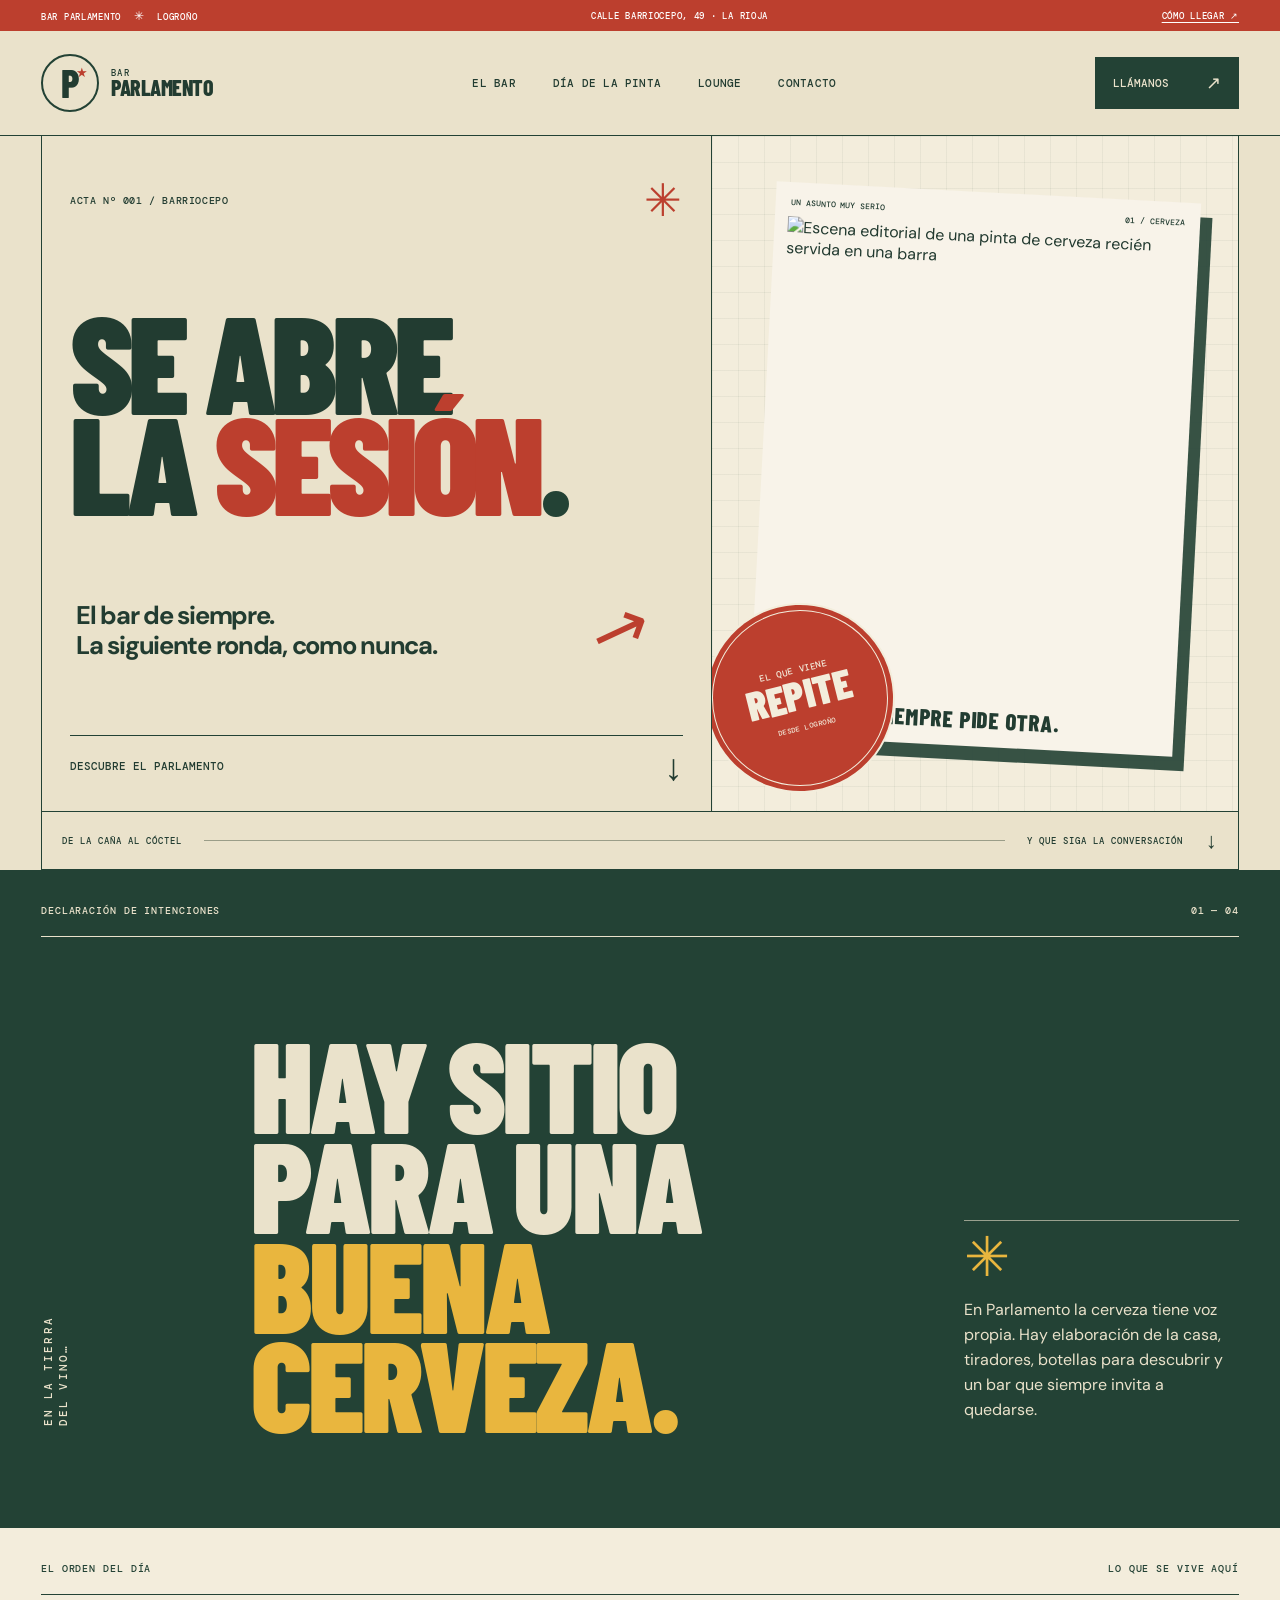
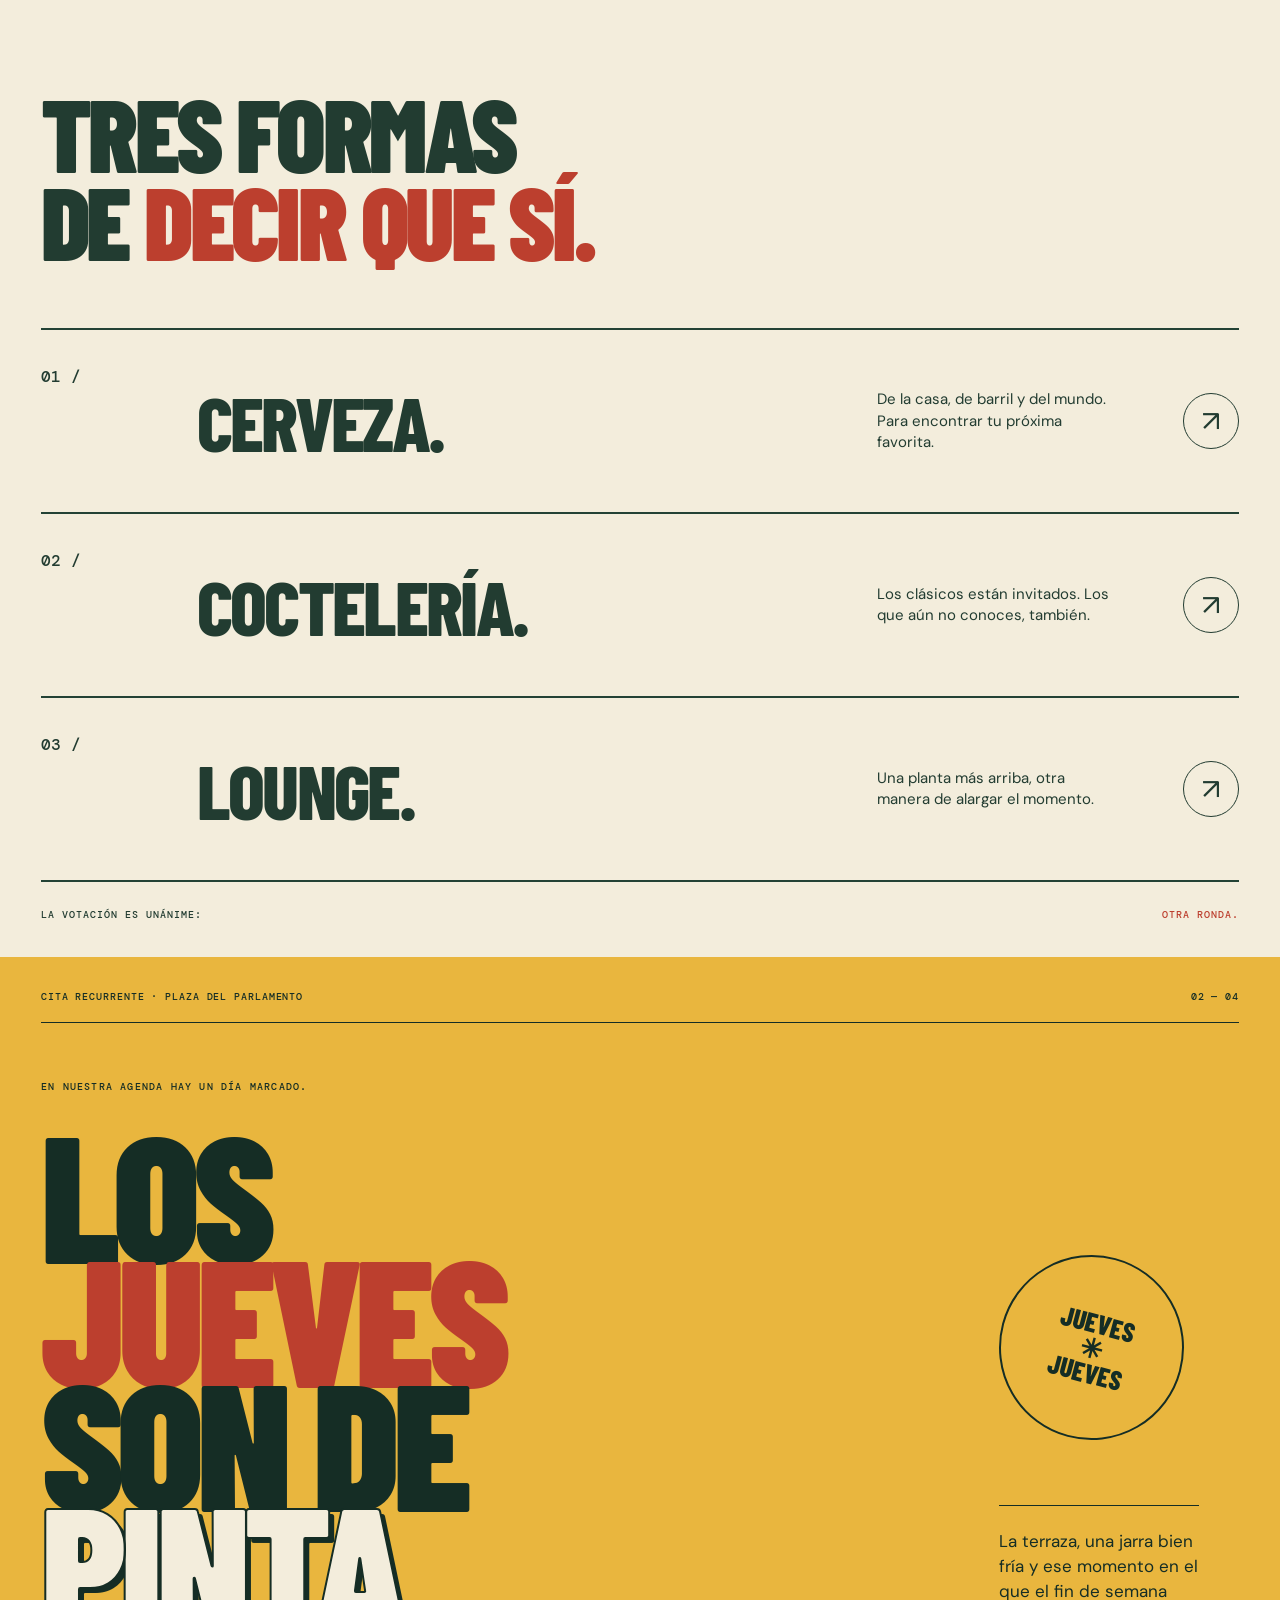
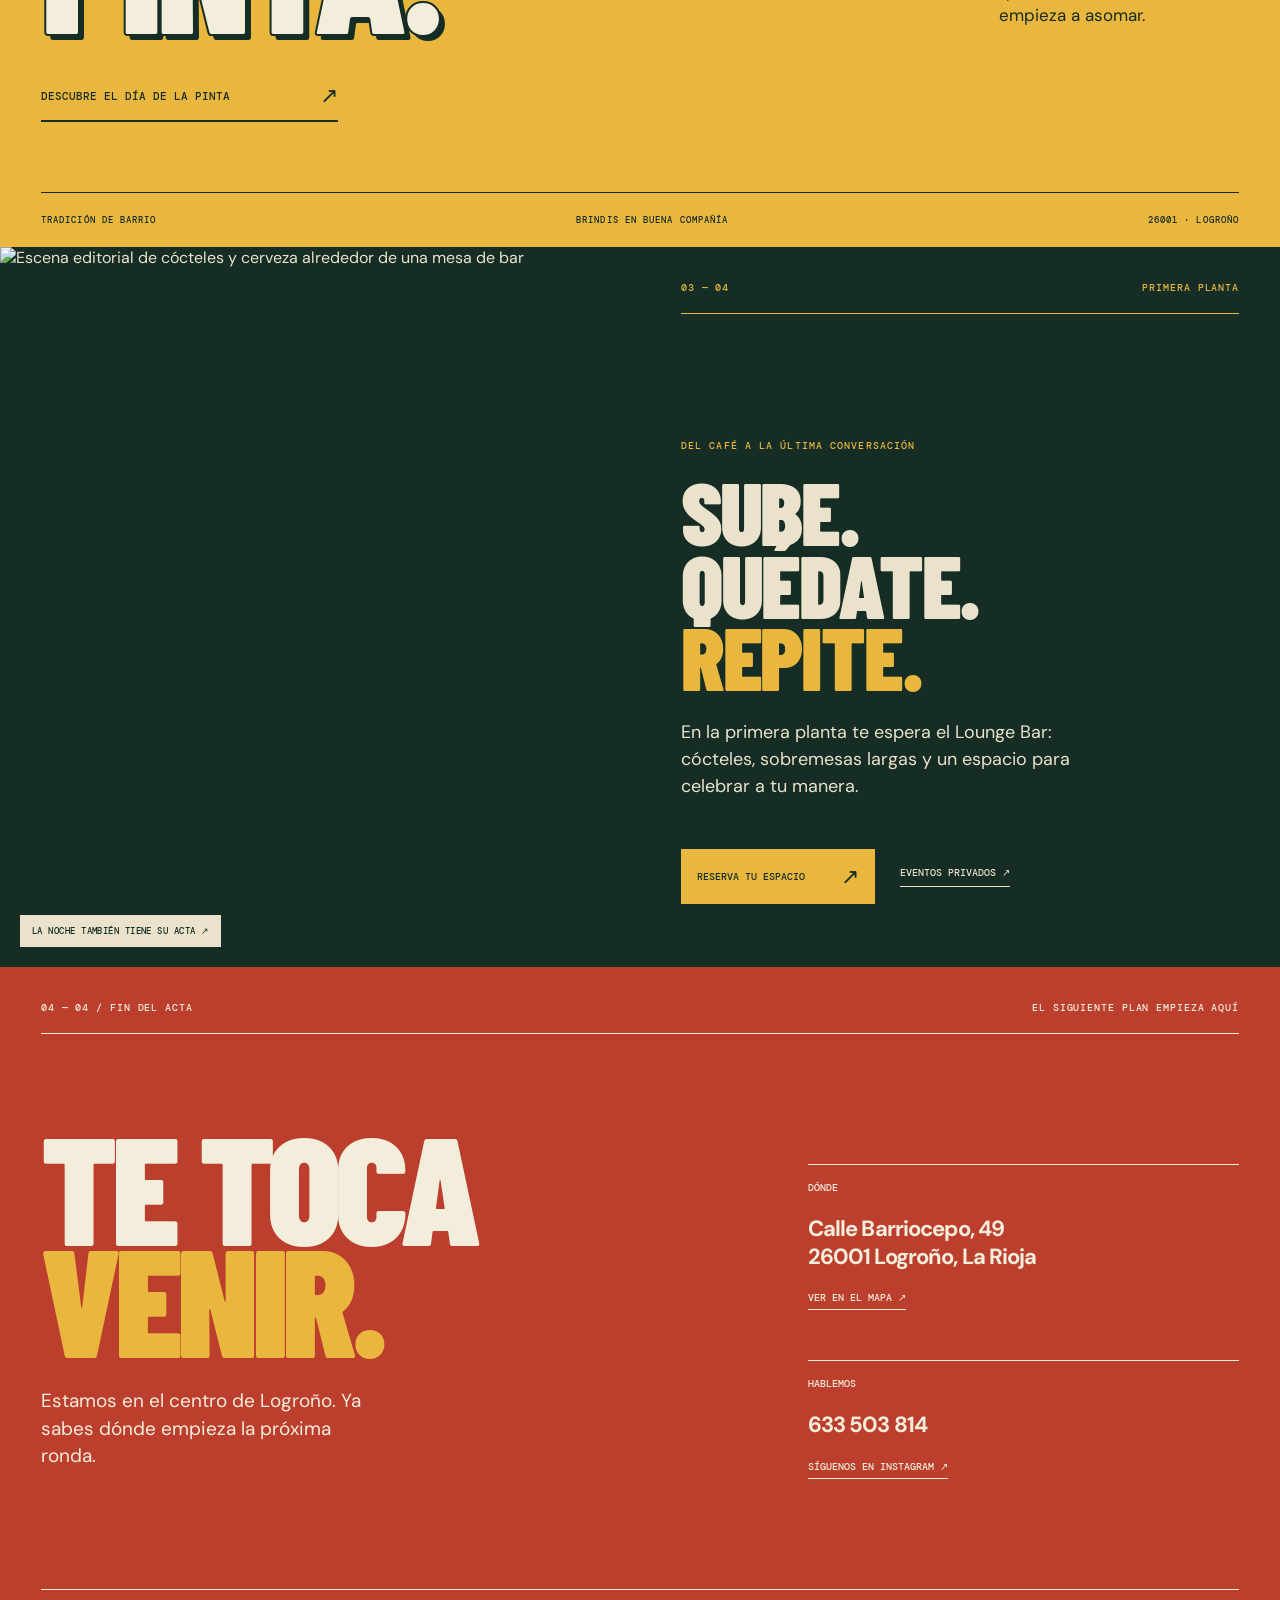
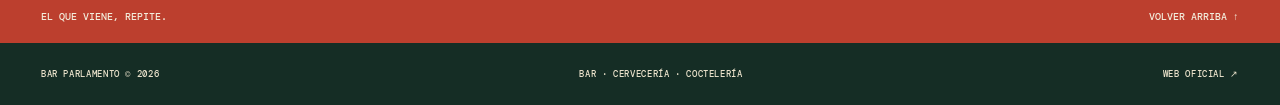
==== index.html @ 1f9e887d "Create Bar Parlamento site" ====
<!doctype html>
<html lang="es">
<head>
  <meta charset="utf-8">
  <meta name="viewport" content="width=device-width, initial-scale=1">
  <meta name="theme-color" content="#eae2cb">
  <meta name="description" content="Bar Parlamento: cerveza de la casa, coctelería y lounge bar en la calle Barriocepo de Logroño. En la tierra del vino, también se brinda con cerveza.">
  <title>Bar Parlamento · Se abre la sesión</title>
  <link rel="icon" type="image/svg+xml" href="./assets/favicon.svg">
  <link rel="preconnect" href="https://fonts.googleapis.com">
  <link rel="preconnect" href="https://fonts.gstatic.com" crossorigin>
  <link href="https://fonts.googleapis.com/css2?family=Barlow+Condensed:wght@600;700;800;900&family=DM+Mono:wght@400;500&family=DM+Sans:wght@400;500;600;700&display=swap" rel="stylesheet">
  <link rel="stylesheet" href="./styles.css">
  <script defer src="./script.js"></script>
  <script type="application/ld+json">{"@context":"https://schema.org","@type":"BarOrPub","name":"Bar Parlamento","url":"https://barparlamento.com/","telephone":"+34633503814","address":{"@type":"PostalAddress","streetAddress":"Calle Barriocepo, 49","postalCode":"26001","addressLocality":"Logroño","addressRegion":"La Rioja","addressCountry":"ES"}}</script>
</head>
<body>
  <a class="skip" href="#contenido">Saltar al contenido</a>
  <div class="topline" aria-label="Bar Parlamento en el centro de Logroño"><span>BAR PARLAMENTO <i aria-hidden="true">✳</i> LOGROÑO</span><span>CALLE BARRIOCEPO, 49 · LA RIOJA</span><a href="https://www.google.com/maps/search/?api=1&query=Bar+Parlamento+Calle+Barriocepo+49+Logro%C3%B1o" target="_blank" rel="noopener noreferrer">CÓMO LLEGAR ↗</a></div>

  <header class="header">
    <a class="logo" href="#inicio" aria-label="Bar Parlamento, inicio"><span class="logo-mark" aria-hidden="true">P<span>★</span></span><span class="logo-type">BAR<br><strong>PARLAMENTO</strong></span></a>
    <nav aria-label="Principal"><a href="#orden">EL BAR</a><a href="#jueves">DÍA DE LA PINTA</a><a href="#lounge">LOUNGE</a><a href="#contacto">CONTACTO</a></nav>
    <a class="header-cta" href="tel:+34633503814">LLÁMANOS <span aria-hidden="true">↗</span></a>
    <button class="menu-toggle" type="button" aria-label="Abrir menú" aria-expanded="false"><span></span><span></span></button>
  </header>

  <main id="contenido">
    <section class="hero" id="inicio" aria-labelledby="hero-title">
      <div class="hero-grid">
        <div class="hero-copy">
          <div class="hero-kicker"><span>ACTA Nº 001 / BARRIOCEPO</span><span class="asterisk" aria-hidden="true">✳</span></div>
          <h1 id="hero-title">SE ABRE<br>LA <em>SESIÓN</em><span class="period">.</span></h1>
          <div class="hero-sub"><p>El bar de siempre.<br>La siguiente ronda, como nunca.</p><span aria-hidden="true" class="scribble">↗</span></div>
          <a class="hero-link" href="#orden"><span>DESCUBRE EL PARLAMENTO</span><b aria-hidden="true">↓</b></a>
        </div>
        <div class="hero-art">
          <div class="photo-mat"><div class="photo-label"><span>UN ASUNTO MUY SERIO</span><span>01 / CERVEZA</span></div><img src="./assets/pinta.webp" alt="Escena editorial de una pinta de cerveza recién servida en una barra" fetchpriority="high"><div class="photo-caption">LA PRIMERA SIEMPRE PIDE OTRA.</div></div>
          <div class="stamp" aria-label="El que viene repite"><span>EL QUE VIENE</span><strong>REPITE</strong><small>DESDE LOGROÑO</small></div>
        </div>
      </div>
      <div class="hero-bottom"><span>DE LA CAÑA AL CÓCTEL</span><span class="hero-bottom-line"></span><span>Y QUE SIGA LA CONVERSACIÓN</span><span>↓</span></div>
    </section>

    <section class="intro" aria-labelledby="intro-title"><div class="intro-rule"><span>DECLARACIÓN DE INTENCIONES</span><span>01 — 04</span></div><div class="intro-grid"><p class="intro-side">EN LA TIERRA<br>DEL VINO…</p><h2 id="intro-title">HAY SITIO<br>PARA UNA <span>BUENA<br>CERVEZA.</span></h2><div class="intro-copy"><span class="cross" aria-hidden="true">✳</span><p>En Parlamento la cerveza tiene voz propia. Hay elaboración de la casa, tiradores, botellas para descubrir y un bar que siempre invita a quedarse.</p></div></div></section>

    <section class="agenda" id="orden" aria-labelledby="agenda-title">
      <div class="section-head"><span>EL ORDEN DEL DÍA</span><span>LO QUE SE VIVE AQUÍ</span></div>
      <h2 id="agenda-title">TRES FORMAS<br>DE <i>DECIR QUE SÍ.</i></h2>
      <div class="agenda-list">
        <a class="agenda-row" href="https://barparlamento.com/cerveceria-en-el-centro/" target="_blank" rel="noopener noreferrer"><span class="agenda-no">01 /</span><span class="agenda-main"><strong>CERVEZA.</strong><small>De la casa, de barril y del mundo. Para encontrar tu próxima favorita.</small></span><span class="agenda-icon" aria-hidden="true">↗</span></a>
        <a class="agenda-row" href="https://barparlamento.com/cocteleria/" target="_blank" rel="noopener noreferrer"><span class="agenda-no">02 /</span><span class="agenda-main"><strong>COCTELERÍA.</strong><small>Los clásicos están invitados. Los que aún no conoces, también.</small></span><span class="agenda-icon" aria-hidden="true">↗</span></a>
        <a class="agenda-row" href="https://barparlamento.com/shishas-logrono/" target="_blank" rel="noopener noreferrer"><span class="agenda-no">03 /</span><span class="agenda-main"><strong>LOUNGE.</strong><small>Una planta más arriba, otra manera de alargar el momento.</small></span><span class="agenda-icon" aria-hidden="true">↗</span></a>
      </div>
      <p class="agenda-end">LA VOTACIÓN ES UNÁNIME: <span>OTRA RONDA.</span></p>
    </section>

    <section class="thursday" id="jueves" aria-labelledby="thursday-title"><div class="thursday-top"><span>CITA RECURRENTE · PLAZA DEL PARLAMENTO</span><span>02 — 04</span></div><div class="thursday-main"><div class="thursday-copy"><p>EN NUESTRA AGENDA HAY UN DÍA MARCADO.</p><h2 id="thursday-title">LOS<br><em>JUEVES</em><br>SON DE<br><span>PINTA.</span></h2><a href="https://barparlamento.com/cerveceria-en-el-centro/" target="_blank" rel="noopener noreferrer">DESCUBRE EL DÍA DE LA PINTA <span aria-hidden="true">↗</span></a></div><div class="thursday-aside"><span class="circled">JUEVES<br>✳<br>JUEVES</span><p>La terraza, una jarra bien fría y ese momento en el que el fin de semana empieza a asomar.</p></div></div><div class="thursday-bottom"><span>TRADICIÓN DE BARRIO</span><span>BRINDIS EN BUENA COMPAÑÍA</span><span>26001 · LOGROÑO</span></div></section>

    <section class="night" id="lounge" aria-labelledby="night-title"><div class="night-image"><img src="./assets/sobremesa.webp" alt="Escena editorial de cócteles y cerveza alrededor de una mesa de bar" loading="lazy"><span class="film-label">LA NOCHE TAMBIÉN TIENE SU ACTA ↗</span></div><div class="night-copy"><div class="section-head"><span>03 — 04</span><span>PRIMERA PLANTA</span></div><span class="night-eyebrow">DEL CAFÉ A LA ÚLTIMA CONVERSACIÓN</span><h2 id="night-title">SUBE.<br>QUÉDATE.<br><em>REPITE.</em></h2><p>En la primera planta te espera el Lounge Bar: cócteles, sobremesas largas y un espacio para celebrar a tu manera.</p><div class="night-actions"><a href="tel:+34633503814">RESERVA TU ESPACIO <span aria-hidden="true">↗</span></a><a class="night-secondary" href="https://barparlamento.com/contacto/" target="_blank" rel="noopener noreferrer">EVENTOS PRIVADOS ↗</a></div></div></section>

    <section class="contact" id="contacto" aria-labelledby="contact-title"><div class="contact-top"><span>04 — 04 / FIN DEL ACTA</span><span>EL SIGUIENTE PLAN EMPIEZA AQUÍ</span></div><div class="contact-grid"><div><h2 id="contact-title">TE TOCA<br><em>VENIR.</em></h2><p>Estamos en el centro de Logroño. Ya sabes dónde empieza la próxima ronda.</p></div><div class="contact-info"><div><span>DÓNDE</span><strong>Calle Barriocepo, 49<br>26001 Logroño, La Rioja</strong><a href="https://www.google.com/maps/search/?api=1&query=Bar+Parlamento+Calle+Barriocepo+49+Logro%C3%B1o" target="_blank" rel="noopener noreferrer">VER EN EL MAPA ↗</a></div><div><span>HABLEMOS</span><strong><a href="tel:+34633503814">633 503 814</a></strong><a href="https://www.instagram.com/barparlamento/" target="_blank" rel="noopener noreferrer">SÍGUENOS EN INSTAGRAM ↗</a></div></div></div><div class="contact-bottom"><span>EL QUE VIENE, REPITE.</span><a href="#inicio">VOLVER ARRIBA ↑</a></div></section>
  </main>
  <footer><span>BAR PARLAMENTO © <span id="year">2026</span></span><span>BAR · CERVECERÍA · COCTELERÍA</span><a href="https://barparlamento.com/" target="_blank" rel="noopener noreferrer">WEB OFICIAL ↗</a></footer>
</body>
</html>
---- styles.css ----
:root{--paper:#eae2cb;--paper2:#f3eddc;--green:#234235;--green-dark:#152d25;--red:#bc3f2e;--yellow:#e9b63e;--ink:#223c31;--line:#9a9d88;--font:'DM Sans',Arial,sans-serif;--display:'Barlow Condensed',Impact,sans-serif;--mono:'DM Mono',monospace}*{box-sizing:border-box}html{scroll-behavior:smooth}body{margin:0;background:var(--paper);color:var(--ink);font-family:var(--font);-webkit-font-smoothing:antialiased}a{color:inherit;text-decoration:none}img{display:block;width:100%}button{font:inherit}::selection{background:var(--yellow);color:var(--green-dark)}.skip{position:absolute;left:1rem;top:-4rem;padding:.7rem 1rem;background:var(--yellow);z-index:30}.skip:focus{top:1rem}.topline{height:31px;background:var(--red);color:#fff;display:flex;align-items:center;justify-content:space-between;padding:0 3.2%;font:500 9px var(--mono);letter-spacing:.08em}.topline i{font-style:normal;font-size:12px;padding:0 7px}.topline a{text-decoration:underline;text-underline-offset:3px}.header{height:105px;border-bottom:1px solid var(--green);display:flex;align-items:center;justify-content:space-between;padding:0 3.2%;position:relative;z-index:20;background:var(--paper)}.logo{display:flex;align-items:center;gap:12px}.logo-mark{width:58px;height:58px;border:2px solid var(--green);border-radius:50%;display:grid;place-items:center;position:relative;font:800 39px/.8 var(--display)}.logo-mark span{position:absolute;font:13px var(--font);top:8px;right:9px;color:var(--red)}.logo-type{font:500 9px/1.15 var(--mono);letter-spacing:.15em}.logo-type strong{font:800 22px/.9 var(--display);letter-spacing:-.02em}.header nav{display:flex;align-items:center;gap:37px;font:500 11px var(--mono);letter-spacing:.02em}.header nav a{border-bottom:1px solid transparent;padding:4px 0}.header nav a:hover,.header nav a:focus-visible{border-color:var(--red);color:var(--red)}.header-cta{background:var(--green);color:var(--paper);padding:14px 18px;font:500 11px var(--mono);display:flex;align-items:center;gap:37px;transition:background .2s}.header-cta:hover{background:var(--red)}.header-cta span{font-size:18px}.menu-toggle{display:none}.hero{background:var(--paper);padding:0 3.2%}.hero-grid{min-height:675px;display:grid;grid-template-columns:minmax(0,56%) minmax(0,44%);border-left:1px solid var(--green);border-right:1px solid var(--green)}.hero-copy{position:relative;border-right:1px solid var(--green);padding:42px 4.2% 32px 4.2%;display:flex;flex-direction:column;justify-content:space-between}.hero-kicker{font:500 10px var(--mono);letter-spacing:.06em;display:flex;justify-content:space-between;align-items:center}.asterisk{font:45px/1 var(--font);color:var(--red)}.hero h1{font:900 clamp(92px,10.8vw,182px)/.73 var(--display);letter-spacing:-.045em;margin:12px 0 15px;max-width:100%;white-space:nowrap}.hero h1 em{font-style:normal;color:var(--red)}.hero h1 .period{color:var(--green)}.hero-sub{display:flex;align-items:flex-start;justify-content:space-between;margin-left:1%;padding-right:5%}.hero-sub p{font:700 clamp(20px,2vw,31px)/1.16 var(--font);letter-spacing:-.05em;margin:0}.scribble{font:70px/.7 var(--display);transform:rotate(20deg);color:var(--red)}.hero-link{border-top:1px solid var(--green);display:flex;align-items:center;justify-content:space-between;padding:17px 0 0;font:500 11px var(--mono)}.hero-link b{font:37px/.7 var(--display)}.hero-art{position:relative;padding:37px 8.5% 46px;display:flex;align-items:center;justify-content:center;background-color:var(--paper2);background-image:linear-gradient(90deg,rgba(35,66,53,.055) 1px,transparent 1px),linear-gradient(rgba(35,66,53,.055) 1px,transparent 1px);background-size:26px 26px;overflow:hidden}.photo-mat{position:relative;background:#f8f3e9;padding:13px 13px 11px;width:min(100%,425px);box-shadow:12px 14px 0 rgba(35,66,53,.9);transform:rotate(3deg)}.photo-label{display:flex;justify-content:space-between;gap:10px;padding:2px 2px 9px;font:500 8px var(--mono)}.photo-mat img{height:470px;object-fit:cover;object-position:50% 54%;filter:saturate(.88) contrast(1.03)}.photo-caption{font:800 23px var(--display);letter-spacing:.035em;padding:9px 2px 2px}.stamp{position:absolute;bottom:25px;left:0;background:var(--red);color:var(--paper2);width:176px;height:176px;border-radius:50%;transform:rotate(-14deg);display:flex;align-items:center;justify-content:center;flex-direction:column;text-align:center;box-shadow:0 0 0 5px var(--red),0 0 0 7px var(--paper2);border:1px solid var(--paper2)}.stamp span,.stamp small{font:500 9px var(--mono);letter-spacing:.09em}.stamp strong{font:900 41px/.9 var(--display)}.stamp small{font-size:7px;margin-top:11px}.hero-bottom{height:59px;border:1px solid var(--green);display:flex;align-items:center;gap:22px;padding:0 20px;font:500 9px var(--mono);letter-spacing:.11em}.hero-bottom-line{height:1px;flex:1;background:var(--line)}.hero-bottom span:last-child{font-size:22px;letter-spacing:0}.intro{background:var(--green);color:var(--paper);padding:34px 3.2% 95px}.intro-rule,.section-head,.thursday-top,.contact-top{display:flex;justify-content:space-between;font:500 10px var(--mono);letter-spacing:.09em;border-bottom:1px solid currentColor;padding-bottom:19px}.intro-grid{display:grid;grid-template-columns:15% 1fr 23%;gap:2.5%;align-items:end;margin-top:97px}.intro-side{writing-mode:vertical-rl;transform:rotate(180deg);font:500 11px/1.4 var(--mono);letter-spacing:.2em;justify-self:start;margin:0 0 7px}.intro h2{font:900 clamp(78px,10vw,152px)/.78 var(--display);letter-spacing:-.03em;margin:0}.intro h2 span{color:var(--yellow)}.intro-copy{padding:0 0 11px;border-top:1px solid rgba(234,226,203,.6)}.cross{font:55px var(--font);color:var(--yellow)}.intro-copy p{font-size:16px;line-height:1.55;max-width:270px;margin:5px 0 0}.agenda{background:var(--paper2);padding:34px 3.2% 36px}.agenda .section-head{color:var(--green)}.agenda h2{font:900 clamp(72px,8vw,125px)/.86 var(--display);letter-spacing:-.035em;margin:93px 0 64px}.agenda h2 i{font-style:normal;color:var(--red)}.agenda-list{border-top:2px solid var(--green)}.agenda-row{min-height:184px;border-bottom:2px solid var(--green);display:grid;grid-template-columns:13% 1fr 70px;align-items:center;padding:19px 0;transition:background .25s,color .25s,padding .25s}.agenda-row:hover,.agenda-row:focus-visible{background:var(--green);color:var(--paper);padding-left:20px;padding-right:20px}.agenda-no{font:500 16px var(--mono);align-self:start;padding-top:17px}.agenda-main{display:grid;grid-template-columns:minmax(280px,1fr) minmax(180px,30%);gap:25px;align-items:center}.agenda-main strong{font:800 clamp(50px,6vw,96px)/.9 var(--display);letter-spacing:-.035em}.agenda-main small{font-size:15px;line-height:1.45;max-width:240px}.agenda-icon{justify-self:end;width:56px;height:56px;border:1px solid currentColor;border-radius:50%;display:grid;place-items:center;font-size:29px;transition:transform .25s}.agenda-row:hover .agenda-icon{transform:rotate(45deg)}.agenda-end{font:500 10px var(--mono);letter-spacing:.1em;display:flex;justify-content:space-between;margin:26px 0 0}.agenda-end span{color:var(--red)}.thursday{background:var(--yellow);color:var(--green-dark);padding:33px 3.2% 0}.thursday-main{display:grid;grid-template-columns:1fr 20%;gap:5%;min-height:660px;align-items:end}.thursday-copy>p{font:500 10px var(--mono);letter-spacing:.12em;margin:57px 0 38px}.thursday h2{font:900 clamp(105px,14vw,215px)/.69 var(--display);letter-spacing:-.04em;margin:0 0 55px}.thursday h2 em{font-style:normal;color:var(--red)}.thursday h2 span{color:var(--paper2);-webkit-text-stroke:2px var(--green-dark);text-shadow:5px 5px 0 var(--green-dark)}.thursday-copy>a{display:inline-flex;gap:90px;align-items:center;border-bottom:2px solid var(--green-dark);padding:0 0 10px;font:500 11px var(--mono)}.thursday-copy>a span{font-size:22px}.thursday-aside{padding:0 0 94px}.circled{border:2px solid var(--green-dark);border-radius:50%;width:185px;height:185px;display:grid;place-items:center;text-align:center;font:800 27px/.93 var(--display);transform:rotate(15deg);padding:25px}.thursday-aside p{border-top:1px solid var(--green-dark);padding-top:23px;margin:65px 0 0;max-width:200px;font-size:17px;line-height:1.45}.thursday-bottom{border-top:1px solid var(--green-dark);display:flex;justify-content:space-between;padding:21px 0;margin-top:70px;font:500 9px var(--mono);letter-spacing:.12em}.night{display:grid;grid-template-columns:50% 50%;background:var(--green-dark);color:var(--paper);min-height:720px}.night-image{position:relative;overflow:hidden}.night-image img{height:100%;object-fit:cover;object-position:center}.film-label{position:absolute;bottom:20px;left:20px;background:var(--paper);color:var(--green-dark);padding:10px 12px;font:500 9px var(--mono);letter-spacing:.05em}.night-copy{padding:34px 6.4% 63px;display:flex;flex-direction:column}.night .section-head{color:var(--yellow)}.night-eyebrow{font:500 10px var(--mono);letter-spacing:.11em;margin-top:auto;color:var(--yellow)}.night h2{font:900 clamp(70px,7vw,110px)/.81 var(--display);letter-spacing:-.025em;margin:22px 0 27px}.night h2 em{font-style:normal;color:var(--yellow)}.night-copy>p{font-size:18px;line-height:1.5;max-width:430px;margin:0 0 49px}.night-actions{display:flex;align-items:center;gap:25px;flex-wrap:wrap}.night-actions a:first-child{display:flex;align-items:center;gap:36px;background:var(--yellow);color:var(--green-dark);padding:13px 16px;font:500 10px var(--mono)}.night-actions a span{font-size:22px}.night-secondary{font:500 10px var(--mono);border-bottom:1px solid var(--paper);padding-bottom:7px}.contact{background:var(--red);color:var(--paper2);padding:34px 3.2% 0}.contact-grid{display:grid;grid-template-columns:58% 1fr;gap:6%;padding:95px 0 100px}.contact h2{font:900 clamp(100px,12vw,185px)/.73 var(--display);letter-spacing:-.04em;margin:0 0 34px}.contact h2 em{font-style:normal;color:var(--yellow)}.contact-grid>div>p{font-size:19px;line-height:1.45;max-width:345px}.contact-info{display:grid;gap:50px;align-content:end;padding-bottom:10px}.contact-info>div{border-top:1px solid var(--paper2);padding-top:16px;display:flex;flex-direction:column;gap:21px}.contact-info span{font:500 10px var(--mono)}.contact-info strong{font:700 22px/1.25 var(--font);letter-spacing:-.04em}.contact-info>div>a{align-self:start;border-bottom:1px solid var(--paper2);padding-bottom:5px;font:500 10px var(--mono)}.contact-bottom{border-top:1px solid var(--paper2);display:flex;justify-content:space-between;padding:20px 0;font:500 10px var(--mono)}footer{background:var(--green-dark);color:var(--paper);padding:25px 3.2%;display:flex;justify-content:space-between;gap:15px;font:500 9px var(--mono);letter-spacing:.07em}
@media(max-width:1100px){.header nav{gap:19px;font-size:10px}.hero h1{font-size:11vw}.hero-grid{min-height:620px}.photo-mat img{height:420px}.stamp{width:135px;height:135px;left:-5px}.stamp strong{font-size:32px}.intro h2{font-size:10vw}.thursday h2{font-size:14vw}.night h2{font-size:7vw}}
@media(max-width:760px){.topline{padding:0 5%;font-size:8px}.topline span:nth-child(2){display:none}.header{height:75px;padding:0 5%}.logo-mark{width:42px;height:42px;font-size:29px}.logo-mark span{top:5px;right:5px;font-size:10px}.logo-type{font-size:7px}.logo-type strong{font-size:17px}.header nav{display:none;position:absolute;top:75px;left:0;right:0;background:var(--paper);border-bottom:2px solid var(--green);padding:25px 5%;flex-direction:column;align-items:stretch;gap:0;box-shadow:0 12px 16px rgba(0,0,0,.1)}.header nav.open{display:flex}.header nav a{font:800 34px var(--display);border-bottom:1px solid var(--green);padding:12px 0}.header-cta{display:none}.menu-toggle{display:flex;flex-direction:column;gap:7px;width:40px;border:0;background:none;padding:8px 0;cursor:pointer}.menu-toggle span{display:block;width:100%;height:2px;background:var(--green)}.hero{padding:0 5%}.hero-grid{display:block;min-height:unset}.hero-copy{border-right:0;border-bottom:1px solid var(--green);min-height:470px;padding:25px 5% 25px}.hero-kicker{font-size:8px}.asterisk{font-size:27px}.hero h1{font-size:clamp(72px,15.8vw,127px);margin:45px 0 15px}.hero-sub p{font-size:21px}.scribble{font-size:46px}.hero-link{font-size:9px}.hero-art{min-height:570px;padding:35px 11% 55px}.photo-mat{max-width:355px}.photo-mat img{height:440px}.stamp{width:128px;height:128px;bottom:22px;left:5px}.hero-bottom{height:52px;padding:0 10px;gap:9px;font-size:7px}.hero-bottom span:nth-child(3){display:none}.intro{padding:25px 5% 70px}.intro-rule,.section-head,.thursday-top,.contact-top{font-size:8px;padding-bottom:15px}.intro-grid{display:block;margin-top:65px}.intro-side{writing-mode:initial;transform:none;font-size:9px;margin:0 0 25px}.intro h2{font-size:clamp(74px,13.7vw,114px)}.intro-copy{margin-top:45px;max-width:370px}.cross{font-size:42px}.intro-copy p{font-size:14px}.agenda{padding:25px 5% 24px}.agenda h2{font-size:clamp(66px,12.5vw,101px);margin:65px 0 50px}.agenda-row{grid-template-columns:52px 1fr 38px;min-height:130px}.agenda-no{font-size:11px;padding-top:4px}.agenda-main{display:block}.agenda-main strong{display:block;font-size:clamp(42px,10vw,75px)}.agenda-main small{display:block;font-size:12px;margin-top:8px;max-width:240px}.agenda-icon{width:32px;height:32px;font-size:18px}.agenda-end{font-size:8px}.thursday{padding:25px 5% 0}.thursday-main{display:block;min-height:unset}.thursday-copy>p{font-size:9px;margin:56px 0 34px}.thursday h2{font-size:clamp(100px,22vw,170px);margin-bottom:45px}.thursday h2 span{text-shadow:3px 3px 0 var(--green-dark);-webkit-text-stroke:1.5px var(--green-dark)}.thursday-copy>a{gap:17px;font-size:9px}.thursday-aside{display:flex;align-items:center;gap:25px;padding:55px 0 5px}.circled{width:112px;height:112px;flex:0 0 112px;font-size:17px;padding:15px}.thursday-aside p{margin:0;font-size:13px}.thursday-bottom{margin-top:45px;font-size:7px}.thursday-bottom span:nth-child(2){display:none}.night{display:flex;flex-direction:column}.night-image{height:390px}.night-copy{padding:25px 5% 70px}.night-eyebrow{margin-top:95px;font-size:9px}.night h2{font-size:clamp(66px,13vw,105px)}.night-copy>p{font-size:15px}.night-actions{gap:22px}.night-actions a:first-child{font-size:9px}.contact{padding:25px 5% 0}.contact-grid{display:block;padding:80px 0}.contact h2{font-size:clamp(97px,20vw,150px)}.contact-grid>div>p{font-size:16px}.contact-info{margin-top:70px;gap:45px}.contact-info strong{font-size:20px}.contact-bottom{font-size:8px}footer{padding:25px 5%;font-size:8px;flex-wrap:wrap}footer span:nth-child(2){display:none}}
@media(max-width:390px){.hero h1{font-size:15vw}.hero-art{min-height:520px}.photo-mat img{height:390px}.intro h2{font-size:13.2vw}.agenda h2{font-size:12vw}.agenda-main strong{font-size:9.3vw}.thursday h2{font-size:21vw}.contact h2{font-size:19vw}}
@media(prefers-reduced-motion:reduce){html{scroll-behavior:auto}*,*::before,*::after{transition:none!important}}
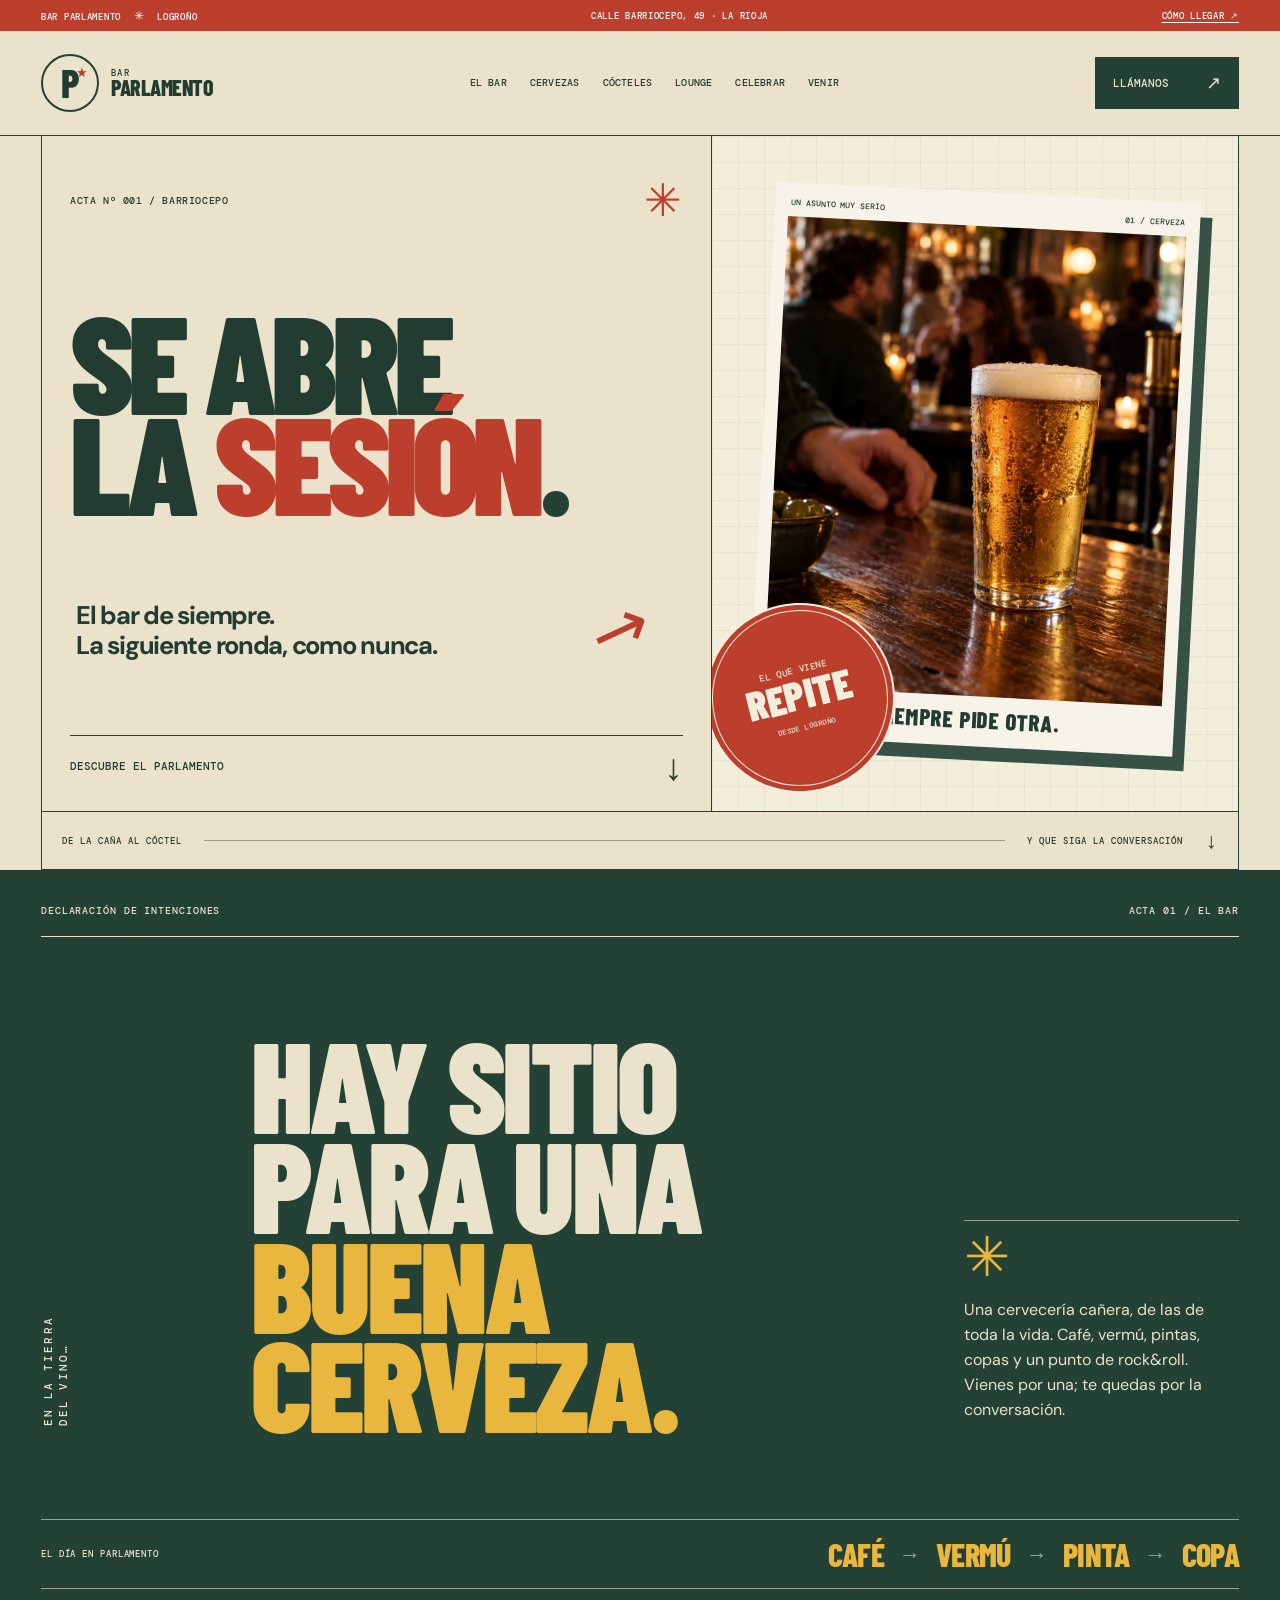
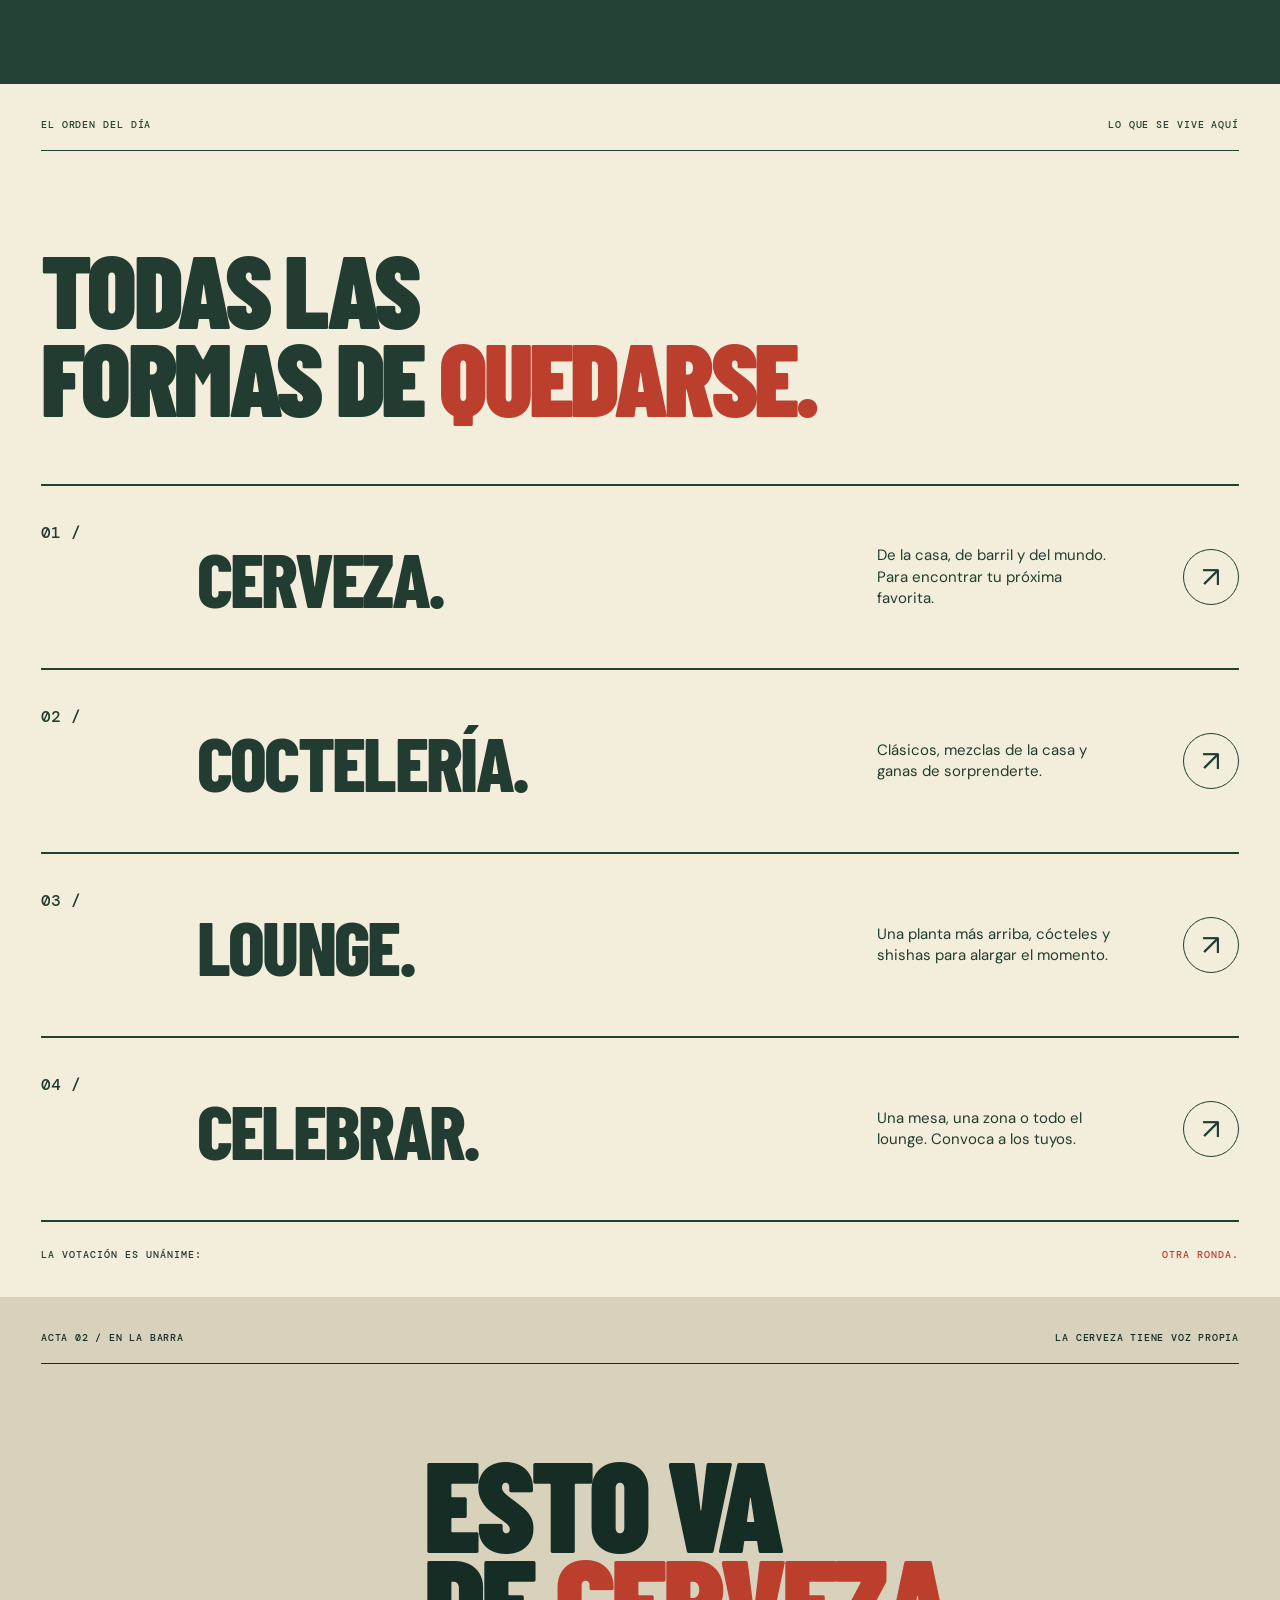
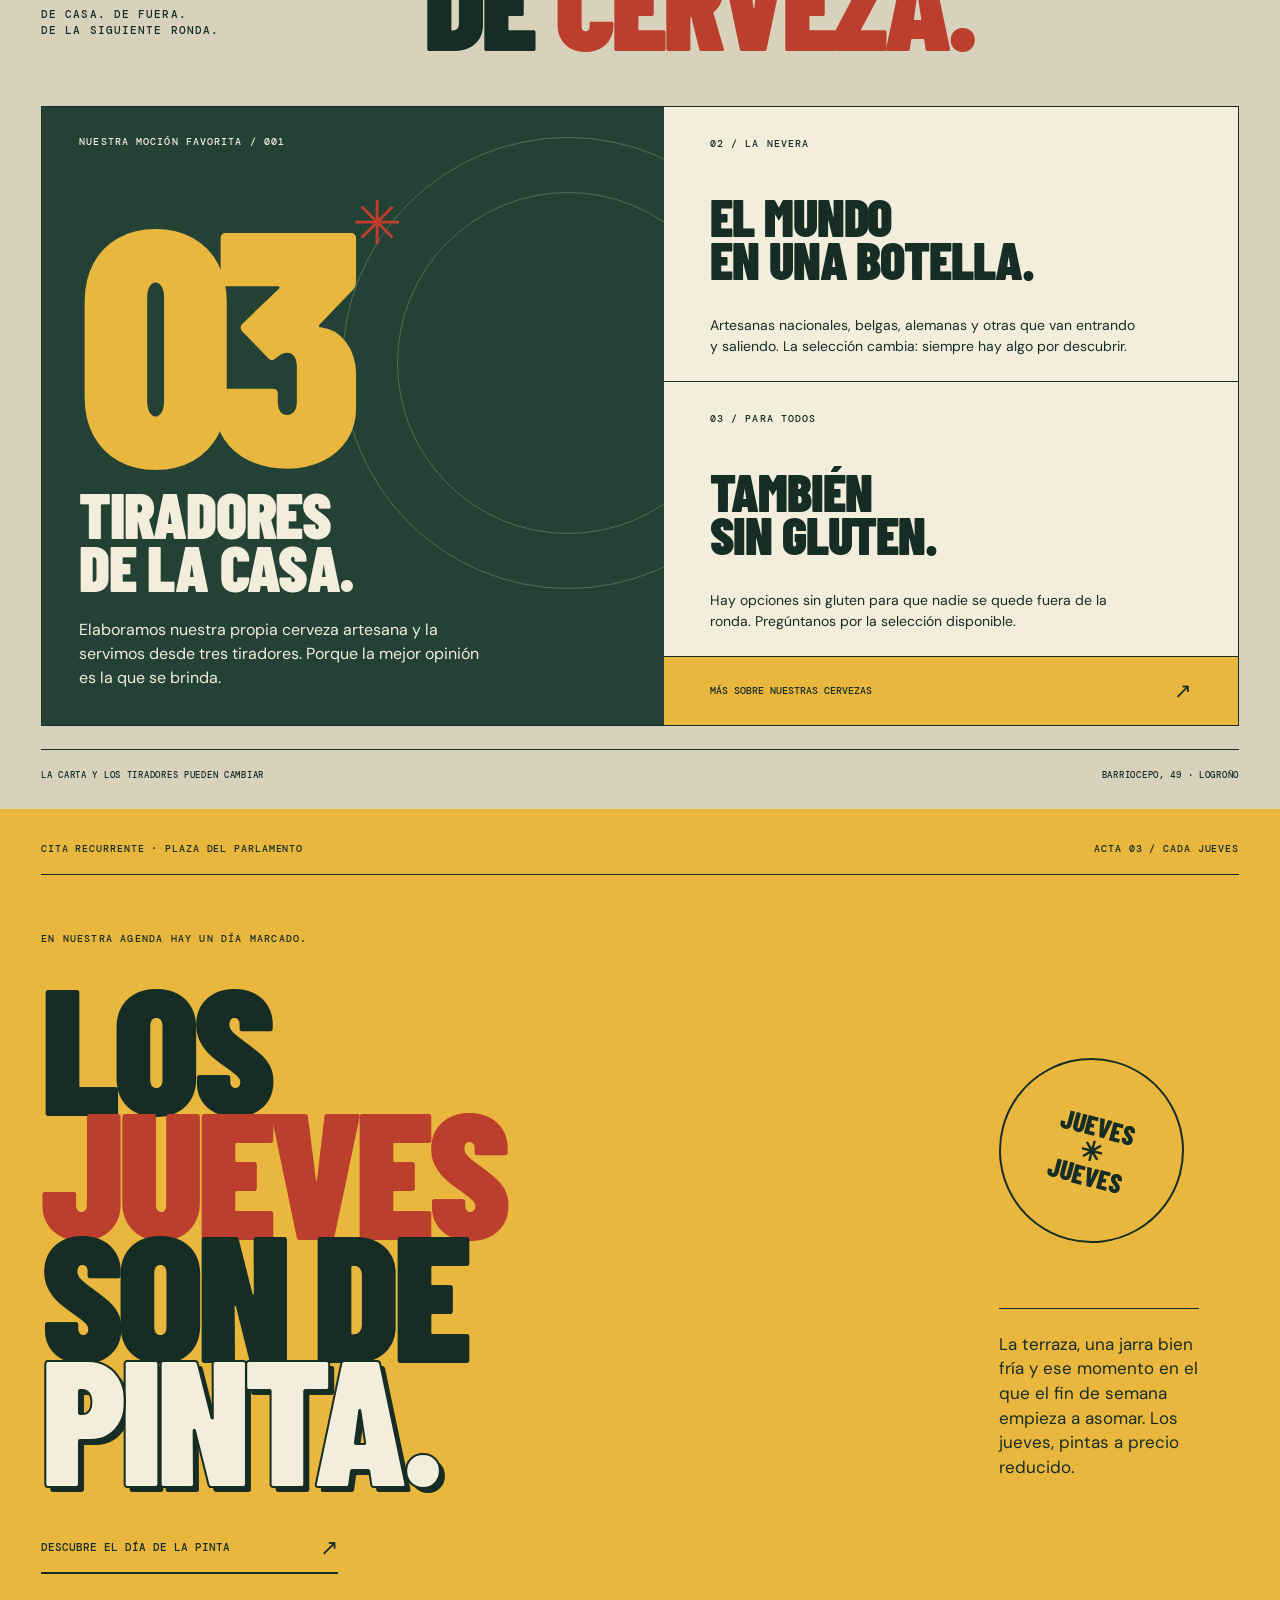
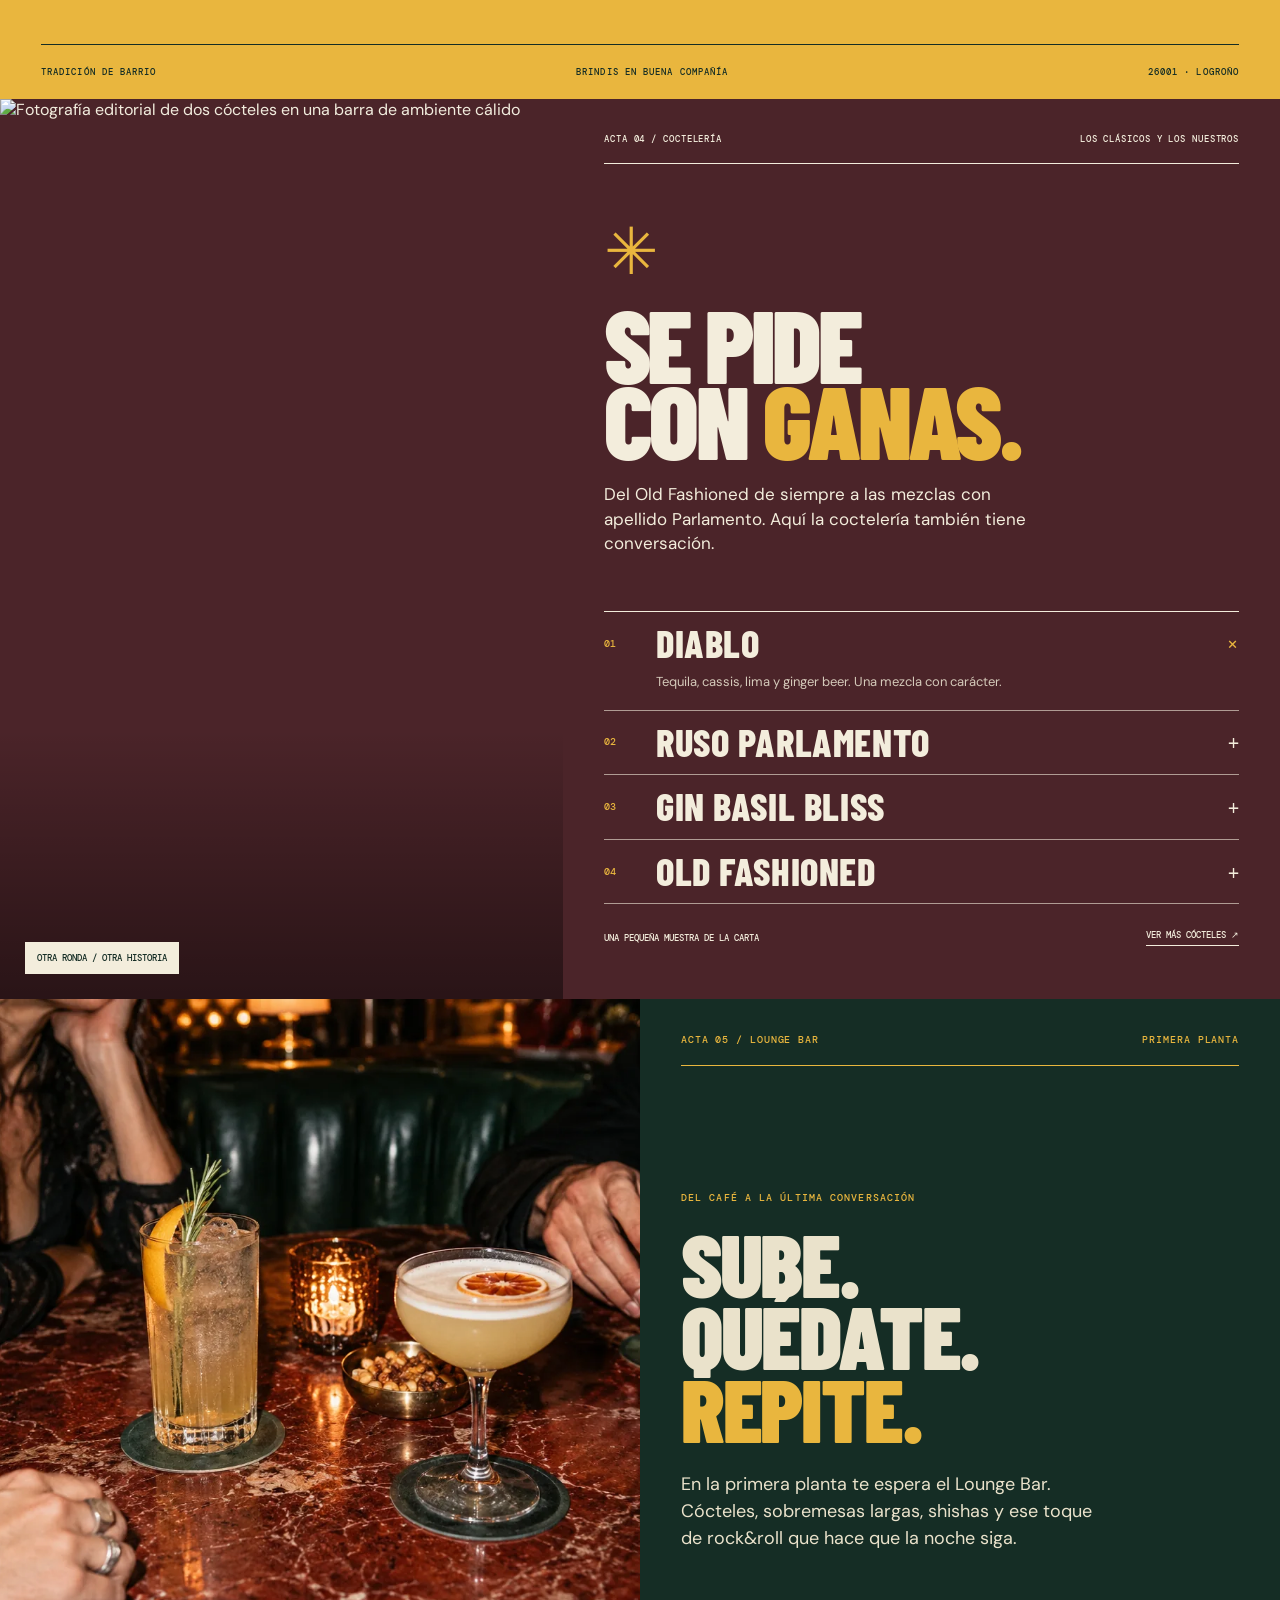
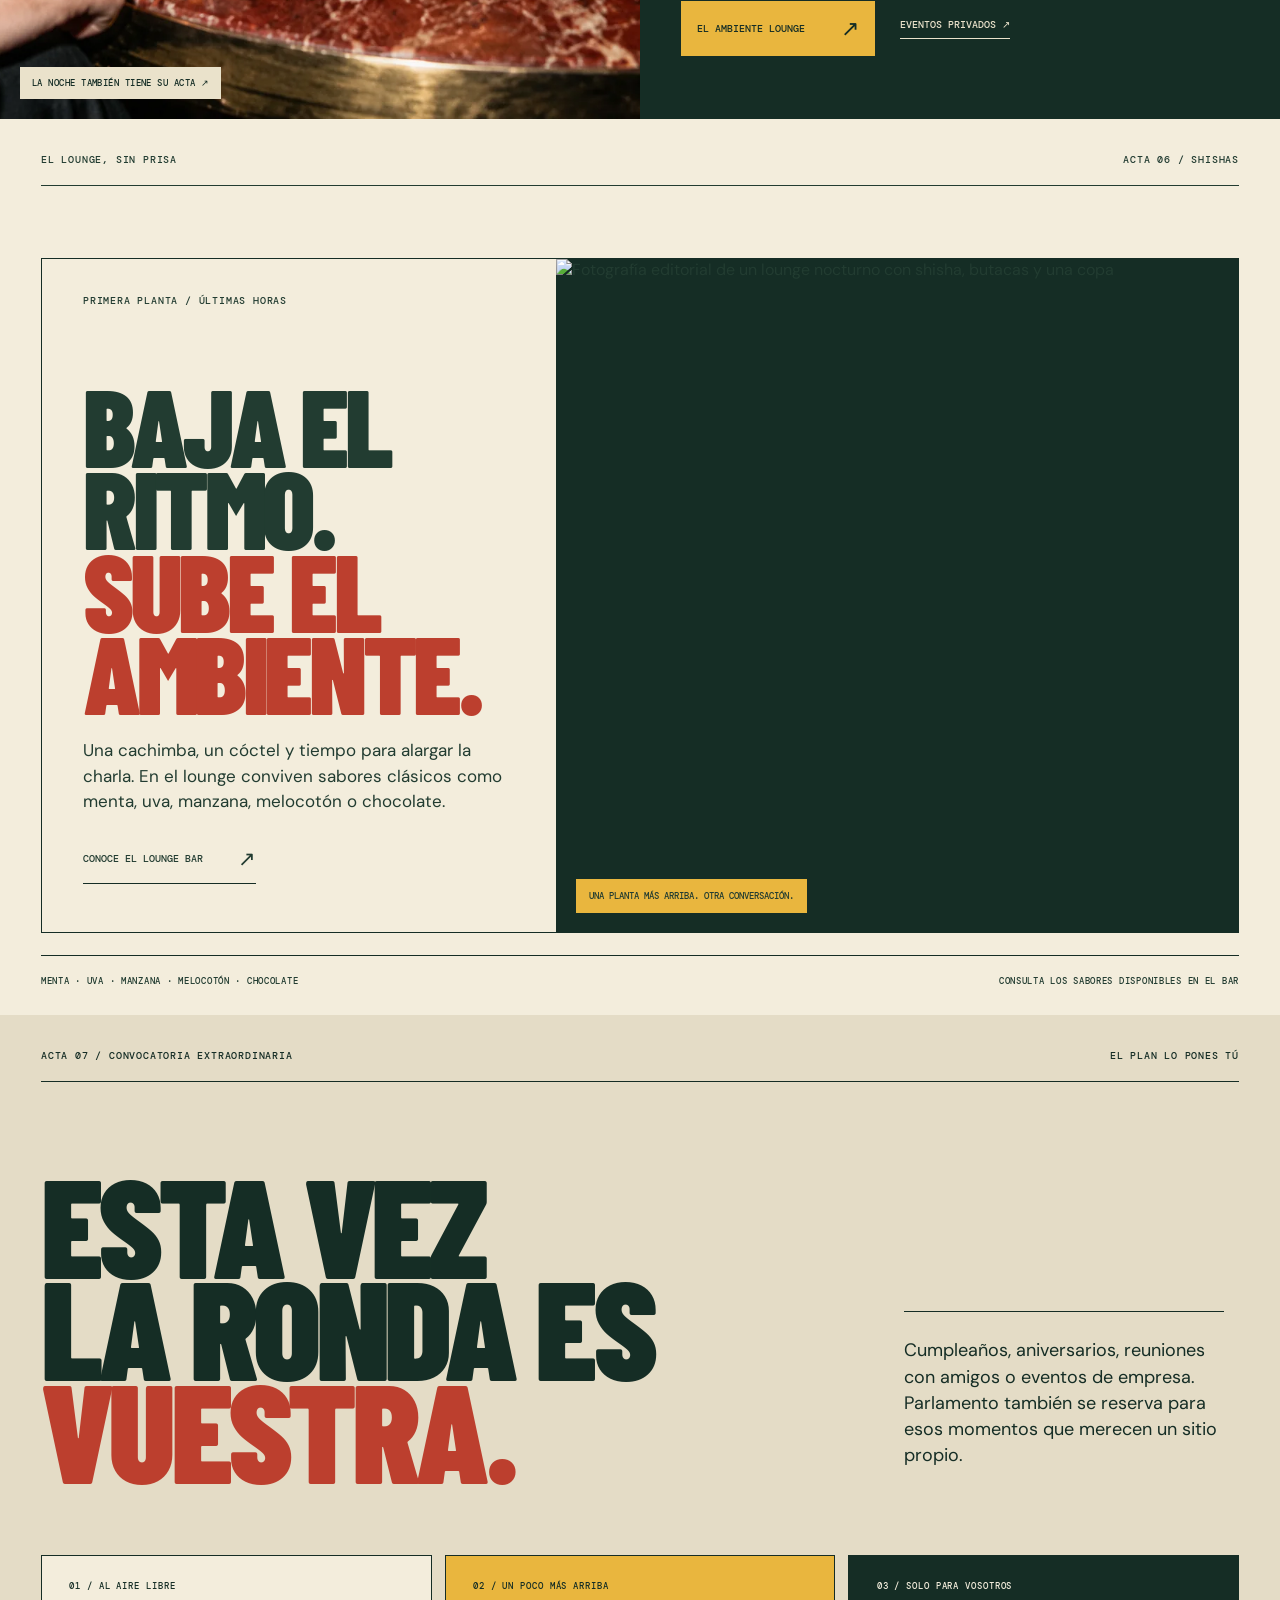
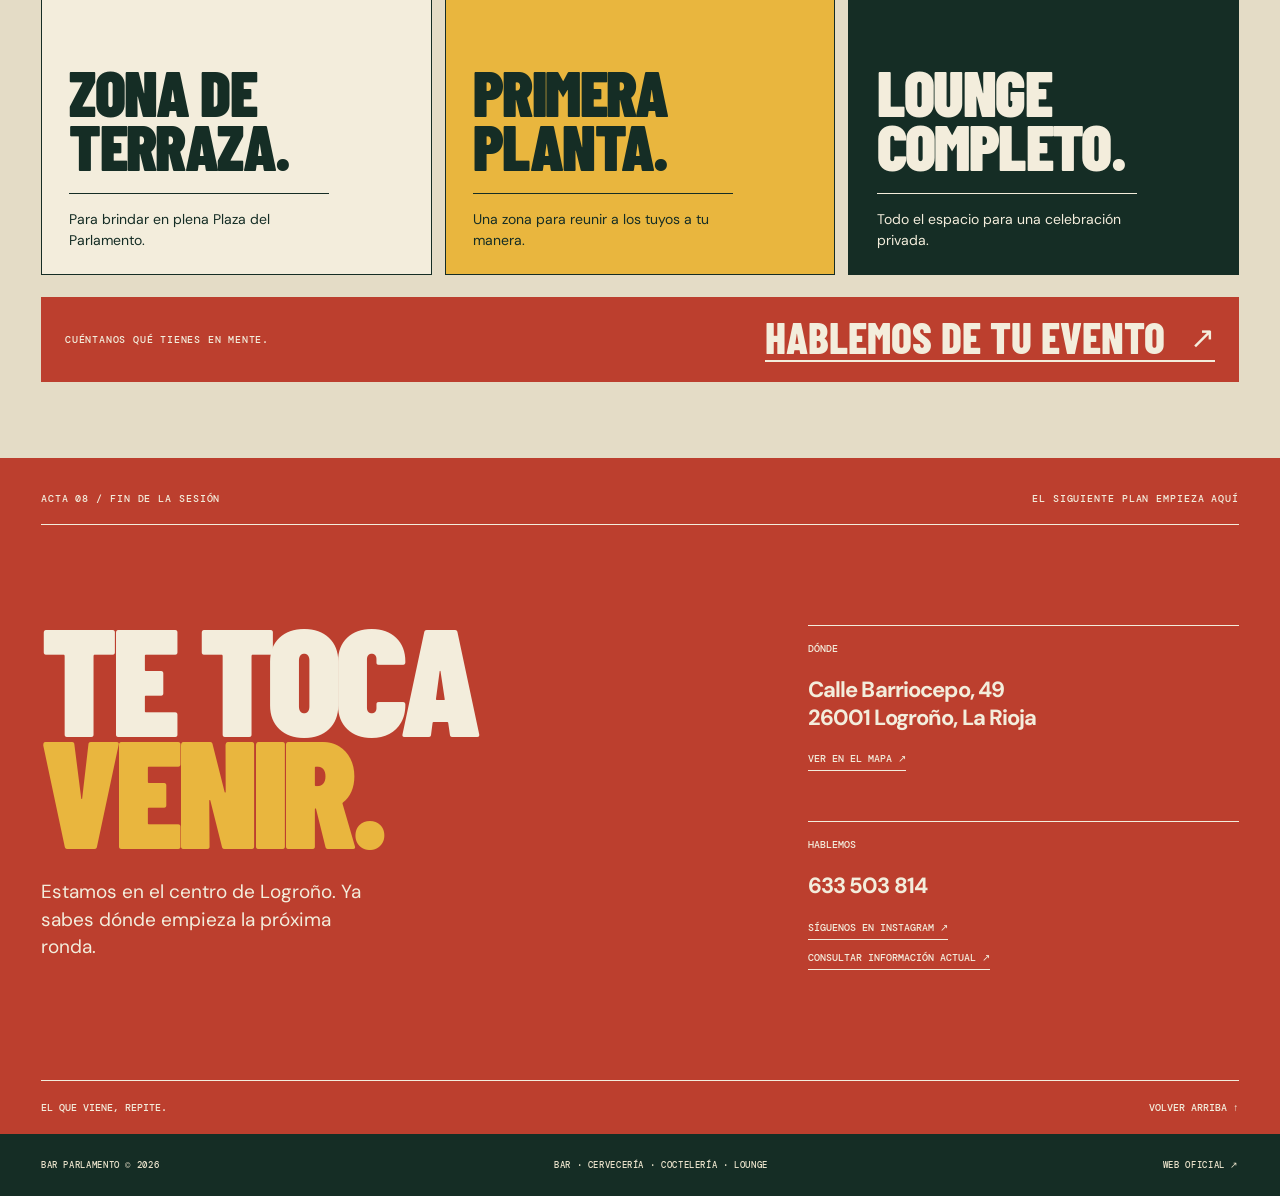
==== commit eb4b4242: "Expand Parlamento story and sections" ====
--- a/index.html
+++ b/index.html
@@ -20,7 +20,7 @@
 
   <header class="header">
     <a class="logo" href="#inicio" aria-label="Bar Parlamento, inicio"><span class="logo-mark" aria-hidden="true">P<span>★</span></span><span class="logo-type">BAR<br><strong>PARLAMENTO</strong></span></a>
-    <nav aria-label="Principal"><a href="#orden">EL BAR</a><a href="#jueves">DÍA DE LA PINTA</a><a href="#lounge">LOUNGE</a><a href="#contacto">CONTACTO</a></nav>
+    <nav aria-label="Principal"><a href="#bar">EL BAR</a><a href="#cervezas">CERVEZAS</a><a href="#cocteles">CÓCTELES</a><a href="#lounge">LOUNGE</a><a href="#celebrar">CELEBRAR</a><a href="#contacto">VENIR</a></nav>
     <a class="header-cta" href="tel:+34633503814">LLÁMANOS <span aria-hidden="true">↗</span></a>
     <button class="menu-toggle" type="button" aria-label="Abrir menú" aria-expanded="false"><span></span><span></span></button>
   </header>
@@ -32,7 +32,7 @@
           <div class="hero-kicker"><span>ACTA Nº 001 / BARRIOCEPO</span><span class="asterisk" aria-hidden="true">✳</span></div>
           <h1 id="hero-title">SE ABRE<br>LA <em>SESIÓN</em><span class="period">.</span></h1>
           <div class="hero-sub"><p>El bar de siempre.<br>La siguiente ronda, como nunca.</p><span aria-hidden="true" class="scribble">↗</span></div>
-          <a class="hero-link" href="#orden"><span>DESCUBRE EL PARLAMENTO</span><b aria-hidden="true">↓</b></a>
+          <a class="hero-link" href="#bar"><span>DESCUBRE EL PARLAMENTO</span><b aria-hidden="true">↓</b></a>
         </div>
         <div class="hero-art">
           <div class="photo-mat"><div class="photo-label"><span>UN ASUNTO MUY SERIO</span><span>01 / CERVEZA</span></div><img src="./assets/pinta.webp" alt="Escena editorial de una pinta de cerveza recién servida en una barra" fetchpriority="high"><div class="photo-caption">LA PRIMERA SIEMPRE PIDE OTRA.</div></div>
@@ -42,25 +42,45 @@
       <div class="hero-bottom"><span>DE LA CAÑA AL CÓCTEL</span><span class="hero-bottom-line"></span><span>Y QUE SIGA LA CONVERSACIÓN</span><span>↓</span></div>
     </section>
 
-    <section class="intro" aria-labelledby="intro-title"><div class="intro-rule"><span>DECLARACIÓN DE INTENCIONES</span><span>01 — 04</span></div><div class="intro-grid"><p class="intro-side">EN LA TIERRA<br>DEL VINO…</p><h2 id="intro-title">HAY SITIO<br>PARA UNA <span>BUENA<br>CERVEZA.</span></h2><div class="intro-copy"><span class="cross" aria-hidden="true">✳</span><p>En Parlamento la cerveza tiene voz propia. Hay elaboración de la casa, tiradores, botellas para descubrir y un bar que siempre invita a quedarse.</p></div></div></section>
+    <section class="intro" id="bar" aria-labelledby="intro-title"><div class="intro-rule"><span>DECLARACIÓN DE INTENCIONES</span><span>ACTA 01 / EL BAR</span></div><div class="intro-grid"><p class="intro-side">EN LA TIERRA<br>DEL VINO…</p><h2 id="intro-title">HAY SITIO<br>PARA UNA <span>BUENA<br>CERVEZA.</span></h2><div class="intro-copy"><span class="cross" aria-hidden="true">✳</span><p>Una cervecería cañera, de las de toda la vida. Café, vermú, pintas, copas y un punto de rock&roll. Vienes por una; te quedas por la conversación.</p></div></div><div class="dayline" aria-label="Momentos en Bar Parlamento"><span>EL DÍA EN PARLAMENTO</span><strong>CAFÉ</strong><i>→</i><strong>VERMÚ</strong><i>→</i><strong>PINTA</strong><i>→</i><strong>COPA</strong></div></section>
 
     <section class="agenda" id="orden" aria-labelledby="agenda-title">
       <div class="section-head"><span>EL ORDEN DEL DÍA</span><span>LO QUE SE VIVE AQUÍ</span></div>
-      <h2 id="agenda-title">TRES FORMAS<br>DE <i>DECIR QUE SÍ.</i></h2>
+      <h2 id="agenda-title">TODAS LAS<br>FORMAS DE <i>QUEDARSE.</i></h2>
       <div class="agenda-list">
-        <a class="agenda-row" href="https://barparlamento.com/cerveceria-en-el-centro/" target="_blank" rel="noopener noreferrer"><span class="agenda-no">01 /</span><span class="agenda-main"><strong>CERVEZA.</strong><small>De la casa, de barril y del mundo. Para encontrar tu próxima favorita.</small></span><span class="agenda-icon" aria-hidden="true">↗</span></a>
-        <a class="agenda-row" href="https://barparlamento.com/cocteleria/" target="_blank" rel="noopener noreferrer"><span class="agenda-no">02 /</span><span class="agenda-main"><strong>COCTELERÍA.</strong><small>Los clásicos están invitados. Los que aún no conoces, también.</small></span><span class="agenda-icon" aria-hidden="true">↗</span></a>
-        <a class="agenda-row" href="https://barparlamento.com/shishas-logrono/" target="_blank" rel="noopener noreferrer"><span class="agenda-no">03 /</span><span class="agenda-main"><strong>LOUNGE.</strong><small>Una planta más arriba, otra manera de alargar el momento.</small></span><span class="agenda-icon" aria-hidden="true">↗</span></a>
+        <a class="agenda-row" href="#cervezas"><span class="agenda-no">01 /</span><span class="agenda-main"><strong>CERVEZA.</strong><small>De la casa, de barril y del mundo. Para encontrar tu próxima favorita.</small></span><span class="agenda-icon" aria-hidden="true">↗</span></a>
+        <a class="agenda-row" href="#cocteles"><span class="agenda-no">02 /</span><span class="agenda-main"><strong>COCTELERÍA.</strong><small>Clásicos, mezclas de la casa y ganas de sorprenderte.</small></span><span class="agenda-icon" aria-hidden="true">↗</span></a>
+        <a class="agenda-row" href="#lounge"><span class="agenda-no">03 /</span><span class="agenda-main"><strong>LOUNGE.</strong><small>Una planta más arriba, cócteles y shishas para alargar el momento.</small></span><span class="agenda-icon" aria-hidden="true">↗</span></a>
+        <a class="agenda-row" href="#celebrar"><span class="agenda-no">04 /</span><span class="agenda-main"><strong>CELEBRAR.</strong><small>Una mesa, una zona o todo el lounge. Convoca a los tuyos.</small></span><span class="agenda-icon" aria-hidden="true">↗</span></a>
       </div>
       <p class="agenda-end">LA VOTACIÓN ES UNÁNIME: <span>OTRA RONDA.</span></p>
     </section>
 
-    <section class="thursday" id="jueves" aria-labelledby="thursday-title"><div class="thursday-top"><span>CITA RECURRENTE · PLAZA DEL PARLAMENTO</span><span>02 — 04</span></div><div class="thursday-main"><div class="thursday-copy"><p>EN NUESTRA AGENDA HAY UN DÍA MARCADO.</p><h2 id="thursday-title">LOS<br><em>JUEVES</em><br>SON DE<br><span>PINTA.</span></h2><a href="https://barparlamento.com/cerveceria-en-el-centro/" target="_blank" rel="noopener noreferrer">DESCUBRE EL DÍA DE LA PINTA <span aria-hidden="true">↗</span></a></div><div class="thursday-aside"><span class="circled">JUEVES<br>✳<br>JUEVES</span><p>La terraza, una jarra bien fría y ese momento en el que el fin de semana empieza a asomar.</p></div></div><div class="thursday-bottom"><span>TRADICIÓN DE BARRIO</span><span>BRINDIS EN BUENA COMPAÑÍA</span><span>26001 · LOGROÑO</span></div></section>
+    <section class="beer" id="cervezas" aria-labelledby="beer-title">
+      <div class="beer-head"><span>ACTA 02 / EN LA BARRA</span><span>LA CERVEZA TIENE VOZ PROPIA</span></div>
+      <div class="beer-lead"><p>DE CASA. DE FUERA.<br>DE LA SIGUIENTE RONDA.</p><h2 id="beer-title">ESTO VA<br>DE <em>CERVEZA.</em></h2></div>
+      <div class="beer-grid"><article class="beer-house"><span class="beer-house-top">NUESTRA MOCIÓN FAVORITA / 001</span><div class="beer-house-number">03<span>✳</span></div><h3>TIRADORES<br>DE LA CASA.</h3><p>Elaboramos nuestra propia cerveza artesana y la servimos desde tres tiradores. Porque la mejor opinión es la que se brinda.</p></article><div class="beer-side"><article><span>02 / LA NEVERA</span><h3>EL MUNDO<br>EN UNA BOTELLA.</h3><p>Artesanas nacionales, belgas, alemanas y otras que van entrando y saliendo. La selección cambia: siempre hay algo por descubrir.</p></article><article><span>03 / PARA TODOS</span><h3>TAMBIÉN<br>SIN GLUTEN.</h3><p>Hay opciones sin gluten para que nadie se quede fuera de la ronda. Pregúntanos por la selección disponible.</p></article><a href="https://barparlamento.com/cerveceria-en-el-centro/" target="_blank" rel="noopener noreferrer">MÁS SOBRE NUESTRAS CERVEZAS <span aria-hidden="true">↗</span></a></div></div>
+      <div class="beer-foot"><span>LA CARTA Y LOS TIRADORES PUEDEN CAMBIAR</span><span>BARRIOCEPO, 49 · LOGROÑO</span></div>
+    </section>
 
-    <section class="night" id="lounge" aria-labelledby="night-title"><div class="night-image"><img src="./assets/sobremesa.webp" alt="Escena editorial de cócteles y cerveza alrededor de una mesa de bar" loading="lazy"><span class="film-label">LA NOCHE TAMBIÉN TIENE SU ACTA ↗</span></div><div class="night-copy"><div class="section-head"><span>03 — 04</span><span>PRIMERA PLANTA</span></div><span class="night-eyebrow">DEL CAFÉ A LA ÚLTIMA CONVERSACIÓN</span><h2 id="night-title">SUBE.<br>QUÉDATE.<br><em>REPITE.</em></h2><p>En la primera planta te espera el Lounge Bar: cócteles, sobremesas largas y un espacio para celebrar a tu manera.</p><div class="night-actions"><a href="tel:+34633503814">RESERVA TU ESPACIO <span aria-hidden="true">↗</span></a><a class="night-secondary" href="https://barparlamento.com/contacto/" target="_blank" rel="noopener noreferrer">EVENTOS PRIVADOS ↗</a></div></div></section>
+    <section class="thursday" id="jueves" aria-labelledby="thursday-title"><div class="thursday-top"><span>CITA RECURRENTE · PLAZA DEL PARLAMENTO</span><span>ACTA 03 / CADA JUEVES</span></div><div class="thursday-main"><div class="thursday-copy"><p>EN NUESTRA AGENDA HAY UN DÍA MARCADO.</p><h2 id="thursday-title">LOS<br><em>JUEVES</em><br>SON DE<br><span>PINTA.</span></h2><a href="https://barparlamento.com/cerveceria-en-el-centro/" target="_blank" rel="noopener noreferrer">DESCUBRE EL DÍA DE LA PINTA <span aria-hidden="true">↗</span></a></div><div class="thursday-aside"><span class="circled">JUEVES<br>✳<br>JUEVES</span><p>La terraza, una jarra bien fría y ese momento en el que el fin de semana empieza a asomar. Los jueves, pintas a precio reducido.</p></div></div><div class="thursday-bottom"><span>TRADICIÓN DE BARRIO</span><span>BRINDIS EN BUENA COMPAÑÍA</span><span>26001 · LOGROÑO</span></div></section>
 
-    <section class="contact" id="contacto" aria-labelledby="contact-title"><div class="contact-top"><span>04 — 04 / FIN DEL ACTA</span><span>EL SIGUIENTE PLAN EMPIEZA AQUÍ</span></div><div class="contact-grid"><div><h2 id="contact-title">TE TOCA<br><em>VENIR.</em></h2><p>Estamos en el centro de Logroño. Ya sabes dónde empieza la próxima ronda.</p></div><div class="contact-info"><div><span>DÓNDE</span><strong>Calle Barriocepo, 49<br>26001 Logroño, La Rioja</strong><a href="https://www.google.com/maps/search/?api=1&query=Bar+Parlamento+Calle+Barriocepo+49+Logro%C3%B1o" target="_blank" rel="noopener noreferrer">VER EN EL MAPA ↗</a></div><div><span>HABLEMOS</span><strong><a href="tel:+34633503814">633 503 814</a></strong><a href="https://www.instagram.com/barparlamento/" target="_blank" rel="noopener noreferrer">SÍGUENOS EN INSTAGRAM ↗</a></div></div></div><div class="contact-bottom"><span>EL QUE VIENE, REPITE.</span><a href="#inicio">VOLVER ARRIBA ↑</a></div></section>
+    <section class="cocktails" id="cocteles" aria-labelledby="cocktails-title">
+      <div class="cocktail-image"><img src="./assets/cocteles.webp" alt="Fotografía editorial de dos cócteles en una barra de ambiente cálido" loading="lazy"><span>OTRA RONDA / OTRA HISTORIA</span></div>
+      <div class="cocktail-content"><div class="cocktail-rule"><span>ACTA 04 / COCTELERÍA</span><span>LOS CLÁSICOS Y LOS NUESTROS</span></div><div class="cocktail-intro"><span class="cocktail-star" aria-hidden="true">✳</span><h2 id="cocktails-title">SE PIDE<br>CON <em>GANAS.</em></h2><p>Del Old Fashioned de siempre a las mezclas con apellido Parlamento. Aquí la coctelería también tiene conversación.</p></div>
+        <div class="drink-list" aria-label="Selección de cócteles"><details open><summary><span>01</span><strong>DIABLO</strong><b aria-hidden="true">+</b></summary><p>Tequila, cassis, lima y ginger beer. Una mezcla con carácter.</p></details><details><summary><span>02</span><strong>RUSO PARLAMENTO</strong><b aria-hidden="true">+</b></summary><p>Vodka de frambuesa de preparación propia y Royal Bliss al gusto.</p></details><details><summary><span>03</span><strong>GIN BASIL BLISS</strong><b aria-hidden="true">+</b></summary><p>Ginebra, limón, albahaca y un final fresco de yuzu.</p></details><details><summary><span>04</span><strong>OLD FASHIONED</strong><b aria-hidden="true">+</b></summary><p>Bourbon, azúcar moreno y bitters. Un clásico que no necesita presentación.</p></details></div>
+        <div class="cocktail-end"><span>UNA PEQUEÑA MUESTRA DE LA CARTA</span><a href="https://barparlamento.com/cocteleria/" target="_blank" rel="noopener noreferrer">VER MÁS CÓCTELES ↗</a></div>
+      </div>
+    </section>
+
+    <section class="night" id="lounge" aria-labelledby="night-title"><div class="night-image"><img src="./assets/sobremesa.webp" alt="Escena editorial de cócteles y cerveza alrededor de una mesa de bar" loading="lazy"><span class="film-label">LA NOCHE TAMBIÉN TIENE SU ACTA ↗</span></div><div class="night-copy"><div class="section-head"><span>ACTA 05 / LOUNGE BAR</span><span>PRIMERA PLANTA</span></div><span class="night-eyebrow">DEL CAFÉ A LA ÚLTIMA CONVERSACIÓN</span><h2 id="night-title">SUBE.<br>QUÉDATE.<br><em>REPITE.</em></h2><p>En la primera planta te espera el Lounge Bar. Cócteles, sobremesas largas, shishas y ese toque de rock&roll que hace que la noche siga.</p><div class="night-actions"><a href="#shishas">EL AMBIENTE LOUNGE <span aria-hidden="true">↗</span></a><a class="night-secondary" href="#celebrar">EVENTOS PRIVADOS ↗</a></div></div></section>
+
+    <section class="shisha" id="shishas" aria-labelledby="shisha-title"><div class="shisha-head"><span>EL LOUNGE, SIN PRISA</span><span>ACTA 06 / SHISHAS</span></div><div class="shisha-grid"><div class="shisha-copy"><span class="shisha-small">PRIMERA PLANTA / ÚLTIMAS HORAS</span><h2 id="shisha-title">BAJA EL<br>RITMO.<br><em>SUBE EL<br>AMBIENTE.</em></h2><p>Una cachimba, un cóctel y tiempo para alargar la charla. En el lounge conviven sabores clásicos como menta, uva, manzana, melocotón o chocolate.</p><a href="https://barparlamento.com/shishas-logrono/" target="_blank" rel="noopener noreferrer">CONOCE EL LOUNGE BAR <span aria-hidden="true">↗</span></a></div><div class="shisha-image"><img src="./assets/shishas.webp" alt="Fotografía editorial de un lounge nocturno con shisha, butacas y una copa" loading="lazy"><span>UNA PLANTA MÁS ARRIBA. OTRA CONVERSACIÓN.</span></div></div><div class="shisha-foot"><span>MENTA · UVA · MANZANA · MELOCOTÓN · CHOCOLATE</span><span>CONSULTA LOS SABORES DISPONIBLES EN EL BAR</span></div></section>
+
+    <section class="events" id="celebrar" aria-labelledby="events-title"><div class="events-head"><span>ACTA 07 / CONVOCATORIA EXTRAORDINARIA</span><span>EL PLAN LO PONES TÚ</span></div><div class="events-lead"><h2 id="events-title">ESTA VEZ<br>LA RONDA ES<br><em>VUESTRA.</em></h2><p>Cumpleaños, aniversarios, reuniones con amigos o eventos de empresa. Parlamento también se reserva para esos momentos que merecen un sitio propio.</p></div><div class="event-options"><article><span>01 / AL AIRE LIBRE</span><h3>ZONA DE<br>TERRAZA.</h3><p>Para brindar en plena Plaza del Parlamento.</p></article><article><span>02 / UN POCO MÁS ARRIBA</span><h3>PRIMERA<br>PLANTA.</h3><p>Una zona para reunir a los tuyos a tu manera.</p></article><article><span>03 / SOLO PARA VOSOTROS</span><h3>LOUNGE<br>COMPLETO.</h3><p>Todo el espacio para una celebración privada.</p></article></div><div class="events-cta"><p>CUÉNTANOS QUÉ TIENES EN MENTE.</p><a href="tel:+34633503814">HABLEMOS DE TU EVENTO <span aria-hidden="true">↗</span></a></div></section>
+
+    <section class="contact" id="contacto" aria-labelledby="contact-title"><div class="contact-top"><span>ACTA 08 / FIN DE LA SESIÓN</span><span>EL SIGUIENTE PLAN EMPIEZA AQUÍ</span></div><div class="contact-grid"><div><h2 id="contact-title">TE TOCA<br><em>VENIR.</em></h2><p>Estamos en el centro de Logroño. Ya sabes dónde empieza la próxima ronda.</p></div><div class="contact-info"><div><span>DÓNDE</span><strong>Calle Barriocepo, 49<br>26001 Logroño, La Rioja</strong><a href="https://www.google.com/maps/search/?api=1&query=Bar+Parlamento+Calle+Barriocepo+49+Logro%C3%B1o" target="_blank" rel="noopener noreferrer">VER EN EL MAPA ↗</a></div><div><span>HABLEMOS</span><strong><a href="tel:+34633503814">633 503 814</a></strong><a href="https://www.instagram.com/barparlamento/" target="_blank" rel="noopener noreferrer">SÍGUENOS EN INSTAGRAM ↗</a><a href="https://barparlamento.com/contacto/" target="_blank" rel="noopener noreferrer">CONSULTAR INFORMACIÓN ACTUAL ↗</a></div></div></div><div class="contact-bottom"><span>EL QUE VIENE, REPITE.</span><a href="#inicio">VOLVER ARRIBA ↑</a></div></section>
   </main>
-  <footer><span>BAR PARLAMENTO © <span id="year">2026</span></span><span>BAR · CERVECERÍA · COCTELERÍA</span><a href="https://barparlamento.com/" target="_blank" rel="noopener noreferrer">WEB OFICIAL ↗</a></footer>
+  <footer><span>BAR PARLAMENTO © <span id="year">2026</span></span><span>BAR · CERVECERÍA · COCTELERÍA · LOUNGE</span><a href="https://barparlamento.com/" target="_blank" rel="noopener noreferrer">WEB OFICIAL ↗</a></footer>
 </body>
 </html>
--- a/styles.css
+++ b/styles.css
@@ -3,3 +3,94 @@
 @media(max-width:760px){.topline{padding:0 5%;font-size:8px}.topline span:nth-child(2){display:none}.header{height:75px;padding:0 5%}.logo-mark{width:42px;height:42px;font-size:29px}.logo-mark span{top:5px;right:5px;font-size:10px}.logo-type{font-size:7px}.logo-type strong{font-size:17px}.header nav{display:none;position:absolute;top:75px;left:0;right:0;background:var(--paper);border-bottom:2px solid var(--green);padding:25px 5%;flex-direction:column;align-items:stretch;gap:0;box-shadow:0 12px 16px rgba(0,0,0,.1)}.header nav.open{display:flex}.header nav a{font:800 34px var(--display);border-bottom:1px solid var(--green);padding:12px 0}.header-cta{display:none}.menu-toggle{display:flex;flex-direction:column;gap:7px;width:40px;border:0;background:none;padding:8px 0;cursor:pointer}.menu-toggle span{display:block;width:100%;height:2px;background:var(--green)}.hero{padding:0 5%}.hero-grid{display:block;min-height:unset}.hero-copy{border-right:0;border-bottom:1px solid var(--green);min-height:470px;padding:25px 5% 25px}.hero-kicker{font-size:8px}.asterisk{font-size:27px}.hero h1{font-size:clamp(72px,15.8vw,127px);margin:45px 0 15px}.hero-sub p{font-size:21px}.scribble{font-size:46px}.hero-link{font-size:9px}.hero-art{min-height:570px;padding:35px 11% 55px}.photo-mat{max-width:355px}.photo-mat img{height:440px}.stamp{width:128px;height:128px;bottom:22px;left:5px}.hero-bottom{height:52px;padding:0 10px;gap:9px;font-size:7px}.hero-bottom span:nth-child(3){display:none}.intro{padding:25px 5% 70px}.intro-rule,.section-head,.thursday-top,.contact-top{font-size:8px;padding-bottom:15px}.intro-grid{display:block;margin-top:65px}.intro-side{writing-mode:initial;transform:none;font-size:9px;margin:0 0 25px}.intro h2{font-size:clamp(74px,13.7vw,114px)}.intro-copy{margin-top:45px;max-width:370px}.cross{font-size:42px}.intro-copy p{font-size:14px}.agenda{padding:25px 5% 24px}.agenda h2{font-size:clamp(66px,12.5vw,101px);margin:65px 0 50px}.agenda-row{grid-template-columns:52px 1fr 38px;min-height:130px}.agenda-no{font-size:11px;padding-top:4px}.agenda-main{display:block}.agenda-main strong{display:block;font-size:clamp(42px,10vw,75px)}.agenda-main small{display:block;font-size:12px;margin-top:8px;max-width:240px}.agenda-icon{width:32px;height:32px;font-size:18px}.agenda-end{font-size:8px}.thursday{padding:25px 5% 0}.thursday-main{display:block;min-height:unset}.thursday-copy>p{font-size:9px;margin:56px 0 34px}.thursday h2{font-size:clamp(100px,22vw,170px);margin-bottom:45px}.thursday h2 span{text-shadow:3px 3px 0 var(--green-dark);-webkit-text-stroke:1.5px var(--green-dark)}.thursday-copy>a{gap:17px;font-size:9px}.thursday-aside{display:flex;align-items:center;gap:25px;padding:55px 0 5px}.circled{width:112px;height:112px;flex:0 0 112px;font-size:17px;padding:15px}.thursday-aside p{margin:0;font-size:13px}.thursday-bottom{margin-top:45px;font-size:7px}.thursday-bottom span:nth-child(2){display:none}.night{display:flex;flex-direction:column}.night-image{height:390px}.night-copy{padding:25px 5% 70px}.night-eyebrow{margin-top:95px;font-size:9px}.night h2{font-size:clamp(66px,13vw,105px)}.night-copy>p{font-size:15px}.night-actions{gap:22px}.night-actions a:first-child{font-size:9px}.contact{padding:25px 5% 0}.contact-grid{display:block;padding:80px 0}.contact h2{font-size:clamp(97px,20vw,150px)}.contact-grid>div>p{font-size:16px}.contact-info{margin-top:70px;gap:45px}.contact-info strong{font-size:20px}.contact-bottom{font-size:8px}footer{padding:25px 5%;font-size:8px;flex-wrap:wrap}footer span:nth-child(2){display:none}}
 @media(max-width:390px){.hero h1{font-size:15vw}.hero-art{min-height:520px}.photo-mat img{height:390px}.intro h2{font-size:13.2vw}.agenda h2{font-size:12vw}.agenda-main strong{font-size:9.3vw}.thursday h2{font-size:21vw}.contact h2{font-size:19vw}}
 @media(prefers-reduced-motion:reduce){html{scroll-behavior:auto}*,*::before,*::after{transition:none!important}}
+
+/* Extended Parlamento story */
+section[id]{scroll-margin-top:20px}
+.header nav{gap:23px;font-size:10px}
+.dayline{display:flex;align-items:center;justify-content:space-between;gap:15px;border-top:1px solid rgba(234,226,203,.6);border-bottom:1px solid rgba(234,226,203,.6);padding:18px 0;margin-top:86px}
+.dayline span{font:500 9px var(--mono);letter-spacing:.1em;margin-right:auto}
+.dayline strong{font:800 clamp(22px,2.5vw,38px)/1 var(--display);letter-spacing:-.02em;color:var(--yellow)}
+.dayline i{font-style:normal;font:22px var(--display);opacity:.6}
+.beer{background:#d8d2bd;color:var(--green-dark);padding:34px 3.2% 28px}
+.beer-head,.beer-foot,.shisha-head,.shisha-foot,.events-head{display:flex;justify-content:space-between;gap:25px;font:500 10px var(--mono);letter-spacing:.08em}
+.beer-head,.shisha-head,.events-head{border-bottom:1px solid currentColor;padding-bottom:19px}
+.beer-lead{display:grid;grid-template-columns:29% 1fr;gap:3%;align-items:end;margin:90px 0 57px}
+.beer-lead p{font:500 11px/1.5 var(--mono);letter-spacing:.1em;margin:0 0 10px}
+.beer h2{font:900 clamp(83px,10vw,155px)/.76 var(--display);letter-spacing:-.038em;margin:0}
+.beer h2 em{font-style:normal;color:var(--red)}
+.beer-grid{display:grid;grid-template-columns:52% 48%;border:1px solid var(--green-dark);min-height:620px}
+.beer-house{position:relative;overflow:hidden;background:var(--green);color:var(--paper2);padding:28px 6% 35px;display:flex;flex-direction:column;align-items:flex-start}
+.beer-house:before,.beer-house:after{content:"";position:absolute;border:1px solid rgba(234,226,203,.25);border-radius:50%;width:450px;height:450px;right:-130px;top:30px}
+.beer-house:after{width:340px;height:340px;right:-75px;top:85px}
+.beer-house-top,.beer-side article>span{font:500 10px var(--mono);letter-spacing:.11em}
+.beer-house-number{font:900 clamp(220px,26vw,390px)/.9 var(--display);letter-spacing:-.065em;color:var(--yellow);margin:auto 0 5px;position:relative;z-index:1}
+.beer-house-number span{font:60px var(--font);vertical-align:top;color:var(--red);margin-left:12px}
+.beer-house h3,.beer-side h3{font:900 clamp(48px,5vw,78px)/.82 var(--display);letter-spacing:-.02em;margin:0;position:relative;z-index:1}
+.beer-house p{font-size:16px;line-height:1.5;max-width:420px;margin:25px 0 0;position:relative;z-index:1}
+.beer-side{display:grid;grid-template-rows:1fr 1fr auto;background:var(--paper2)}
+.beer-side article{padding:30px 8% 25px;display:flex;flex-direction:column;justify-content:space-between;border-bottom:1px solid var(--green-dark)}
+.beer-side h3{font-size:clamp(42px,4.1vw,66px);margin:20px 0 10px}
+.beer-side p{font-size:14px;line-height:1.45;max-width:430px;margin:0}
+.beer-side>a{padding:20px 8%;display:flex;justify-content:space-between;align-items:center;font:500 10px var(--mono);background:var(--yellow);transition:background .2s}
+.beer-side>a:hover{background:#f5cf6f}
+.beer-side>a span{font-size:21px}
+.beer-foot{border-top:1px solid var(--green-dark);padding-top:19px;margin-top:23px;font-size:9px}
+.cocktails{display:grid;grid-template-columns:44% 56%;background:#4b2429;color:var(--paper2);min-height:900px}
+.cocktail-image{position:relative;min-height:900px;overflow:hidden}
+.cocktail-image img{height:100%;object-fit:cover;object-position:center;filter:saturate(.87)}
+.cocktail-image:after{content:"";position:absolute;inset:0;background:linear-gradient(transparent 70%,rgba(0,0,0,.45))}
+.cocktail-image>span{position:absolute;z-index:1;bottom:25px;left:25px;background:var(--paper2);color:var(--green-dark);padding:10px 12px;font:500 9px var(--mono)}
+.cocktail-content{padding:34px 5.7% 38px;display:flex;flex-direction:column}
+.cocktail-rule{display:flex;justify-content:space-between;gap:15px;border-bottom:1px solid var(--paper2);padding-bottom:18px;font:500 9px var(--mono);letter-spacing:.1em}
+.cocktail-intro{padding-top:56px}
+.cocktail-star{font:65px/1 var(--font);color:var(--yellow)}
+.cocktail-content h2{font:900 clamp(74px,8vw,126px)/.75 var(--display);letter-spacing:-.035em;margin:20px 0 24px}
+.cocktail-content h2 em{font-style:normal;color:var(--yellow)}
+.cocktail-intro p{font-size:17px;line-height:1.45;max-width:425px;margin:0 0 55px}
+.drink-list{border-top:1px solid var(--paper2)}
+.drink-list details{border-bottom:1px solid rgba(243,237,220,.6);padding:0 0 1px}
+.drink-list summary{list-style:none;cursor:pointer;display:grid;grid-template-columns:42px 1fr 25px;align-items:center;gap:10px;padding:15px 0}
+.drink-list summary::-webkit-details-marker{display:none}
+.drink-list summary span{font:500 10px var(--mono);color:var(--yellow)}
+.drink-list summary strong{font:800 clamp(30px,3vw,47px)/.85 var(--display);letter-spacing:.015em}
+.drink-list summary b{font:25px/1 var(--display);justify-self:end;transition:transform .2s}
+.drink-list details[open] summary b{transform:rotate(45deg);color:var(--yellow)}
+.drink-list details p{font-size:13px;line-height:1.45;max-width:380px;margin:-2px 20px 17px 52px;color:#d5caba}
+.cocktail-end{display:flex;align-items:center;justify-content:space-between;gap:18px;margin-top:25px;font:500 9px var(--mono)}
+.cocktail-end a{border-bottom:1px solid var(--paper2);padding-bottom:4px}
+.shisha{background:var(--paper2);padding:34px 3.2% 28px}
+.shisha-grid{display:grid;grid-template-columns:43% 57%;border:1px solid var(--green-dark);margin-top:72px;min-height:675px}
+.shisha-copy{padding:35px 8% 48px;display:flex;flex-direction:column;align-items:flex-start;background:var(--paper2)}
+.shisha-small{font:500 10px var(--mono);letter-spacing:.08em}
+.shisha h2{font:900 clamp(77px,8.6vw,132px)/.75 var(--display);letter-spacing:-.04em;margin:auto 0 25px}
+.shisha h2 em{font-style:normal;color:var(--red)}
+.shisha-copy p{font-size:17px;line-height:1.5;max-width:420px;margin:0 0 30px}
+.shisha-copy>a{font:500 10px var(--mono);display:flex;align-items:center;gap:35px;border-bottom:1px solid var(--green-dark);padding-bottom:10px}
+.shisha-copy>a span{font-size:21px}
+.shisha-image{position:relative;overflow:hidden;background:var(--green-dark)}
+.shisha-image img{height:100%;object-fit:cover;object-position:65% center}
+.shisha-image>span{position:absolute;bottom:19px;left:20px;background:var(--yellow);padding:11px 13px;font:500 9px var(--mono)}
+.shisha-foot{border-top:1px solid var(--green-dark);padding-top:19px;margin-top:22px;font-size:9px}
+.events{background:#e4dcc6;color:var(--green-dark);padding:34px 3.2% 76px}
+.events-lead{display:grid;grid-template-columns:69% 1fr;gap:3%;align-items:end;margin:90px 0 75px}
+.events h2{font:900 clamp(90px,11vw,168px)/.73 var(--display);letter-spacing:-.04em;margin:0}
+.events h2 em{font-style:normal;color:var(--red)}
+.events-lead p{font-size:18px;line-height:1.45;max-width:320px;margin:0 0 12px;border-top:1px solid var(--green-dark);padding-top:25px}
+.event-options{display:grid;grid-template-columns:repeat(3,1fr);gap:13px}
+.event-options article{min-height:320px;border:1px solid var(--green-dark);padding:24px 7%;display:flex;flex-direction:column;justify-content:space-between;background:var(--paper2);transition:transform .2s,box-shadow .2s}
+.event-options article:nth-child(2){background:var(--yellow)}
+.event-options article:nth-child(3){background:var(--green-dark);color:var(--paper2)}
+.event-options article:hover{transform:translateY(-6px);box-shadow:5px 6px 0 var(--red)}
+.event-options article span{font:500 9px var(--mono);letter-spacing:.1em}
+.event-options h3{font:900 clamp(46px,5vw,75px)/.85 var(--display);letter-spacing:-.025em;margin:auto 0 20px}
+.event-options p{font-size:14px;line-height:1.45;max-width:260px;margin:0;border-top:1px solid currentColor;padding-top:15px}
+.events-cta{margin-top:22px;background:var(--red);color:var(--paper2);display:flex;align-items:center;justify-content:space-between;gap:20px;padding:20px 24px}
+.events-cta p{font:500 10px var(--mono);letter-spacing:.08em;margin:0}
+.events-cta a{font:800 clamp(28px,3.4vw,52px)/.9 var(--display);display:flex;align-items:center;gap:25px;border-bottom:2px solid currentColor;padding-bottom:4px}
+.events-cta a span{font:30px var(--display)}
+.contact-info>div>a+a{margin-top:-10px}
+a:focus-visible,button:focus-visible,summary:focus-visible{outline:3px solid var(--yellow);outline-offset:4px}
+
+@media(max-width:1100px){.header nav{gap:12px;font-size:9px}.beer-lead{grid-template-columns:24% 1fr}.beer h2{font-size:10vw}.beer-house-number{font-size:26vw}.shisha h2{font-size:8.6vw}.events h2{font-size:11vw}.event-options h3{font-size:5vw}}
+@media(max-width:760px){.header nav{gap:0}.dayline{display:grid;grid-template-columns:repeat(7,auto);gap:8px;margin-top:60px}.dayline span{grid-column:1/-1;margin:0 0 6px}.dayline strong{font-size:clamp(19px,5vw,31px)}.dayline i{font-size:15px}.beer,.shisha,.events{padding:25px 5% 20px}.beer-head,.beer-foot,.shisha-head,.shisha-foot,.events-head{font-size:8px}.beer-lead{display:block;margin:65px 0 40px}.beer-lead p{font-size:9px;margin-bottom:25px}.beer h2{font-size:clamp(70px,14vw,110px)}.beer-grid{display:block}.beer-house{min-height:480px;padding:25px 7%}.beer-house-number{font-size:clamp(210px,50vw,350px)}.beer-house h3{font-size:clamp(54px,12vw,83px)}.beer-house p{font-size:14px}.beer-side article{min-height:260px;padding:25px 7%}.beer-side h3{font-size:clamp(46px,10vw,72px)}.beer-side p{font-size:13px}.beer-side>a{padding:18px 7%;font-size:9px}.beer-foot span:last-child{display:none}.cocktails{display:block}.cocktail-image{height:480px;min-height:0}.cocktail-content{padding:25px 5% 55px}.cocktail-rule{font-size:8px}.cocktail-intro{padding-top:38px}.cocktail-content h2{font-size:clamp(70px,13.5vw,105px)}.cocktail-intro p{font-size:15px;margin-bottom:37px}.drink-list summary strong{font-size:clamp(32px,8vw,50px)}.cocktail-end{font-size:8px}.shisha-grid{display:flex;flex-direction:column;margin-top:45px}.shisha-copy{padding:28px 7% 45px;min-height:570px}.shisha h2{font-size:clamp(74px,14vw,110px)}.shisha-copy p{font-size:15px}.shisha-image{height:420px}.shisha-foot span:last-child{display:none}.events{padding-bottom:65px}.events-lead{display:block;margin:65px 0 42px}.events h2{font-size:clamp(85px,16vw,135px)}.events-lead p{font-size:15px;margin-top:42px}.event-options{grid-template-columns:1fr;gap:10px}.event-options article{min-height:230px;padding:22px 6%}.event-options h3{font-size:clamp(58px,12vw,86px);margin:25px 0}.event-options p{font-size:13px}.events-cta{display:block;margin-top:12px;padding:23px}.events-cta p{font-size:9px;margin-bottom:22px}.events-cta a{font-size:clamp(32px,8vw,54px);justify-content:space-between}.contact-info>div>a+a{margin-top:-8px}}
+@media(max-width:390px){.dayline{gap:5px}.dayline strong{font-size:18px}.beer h2{font-size:13.5vw}.cocktail-rule span:last-child{display:none}.shisha h2{font-size:13.5vw}.events h2{font-size:15.5vw}}
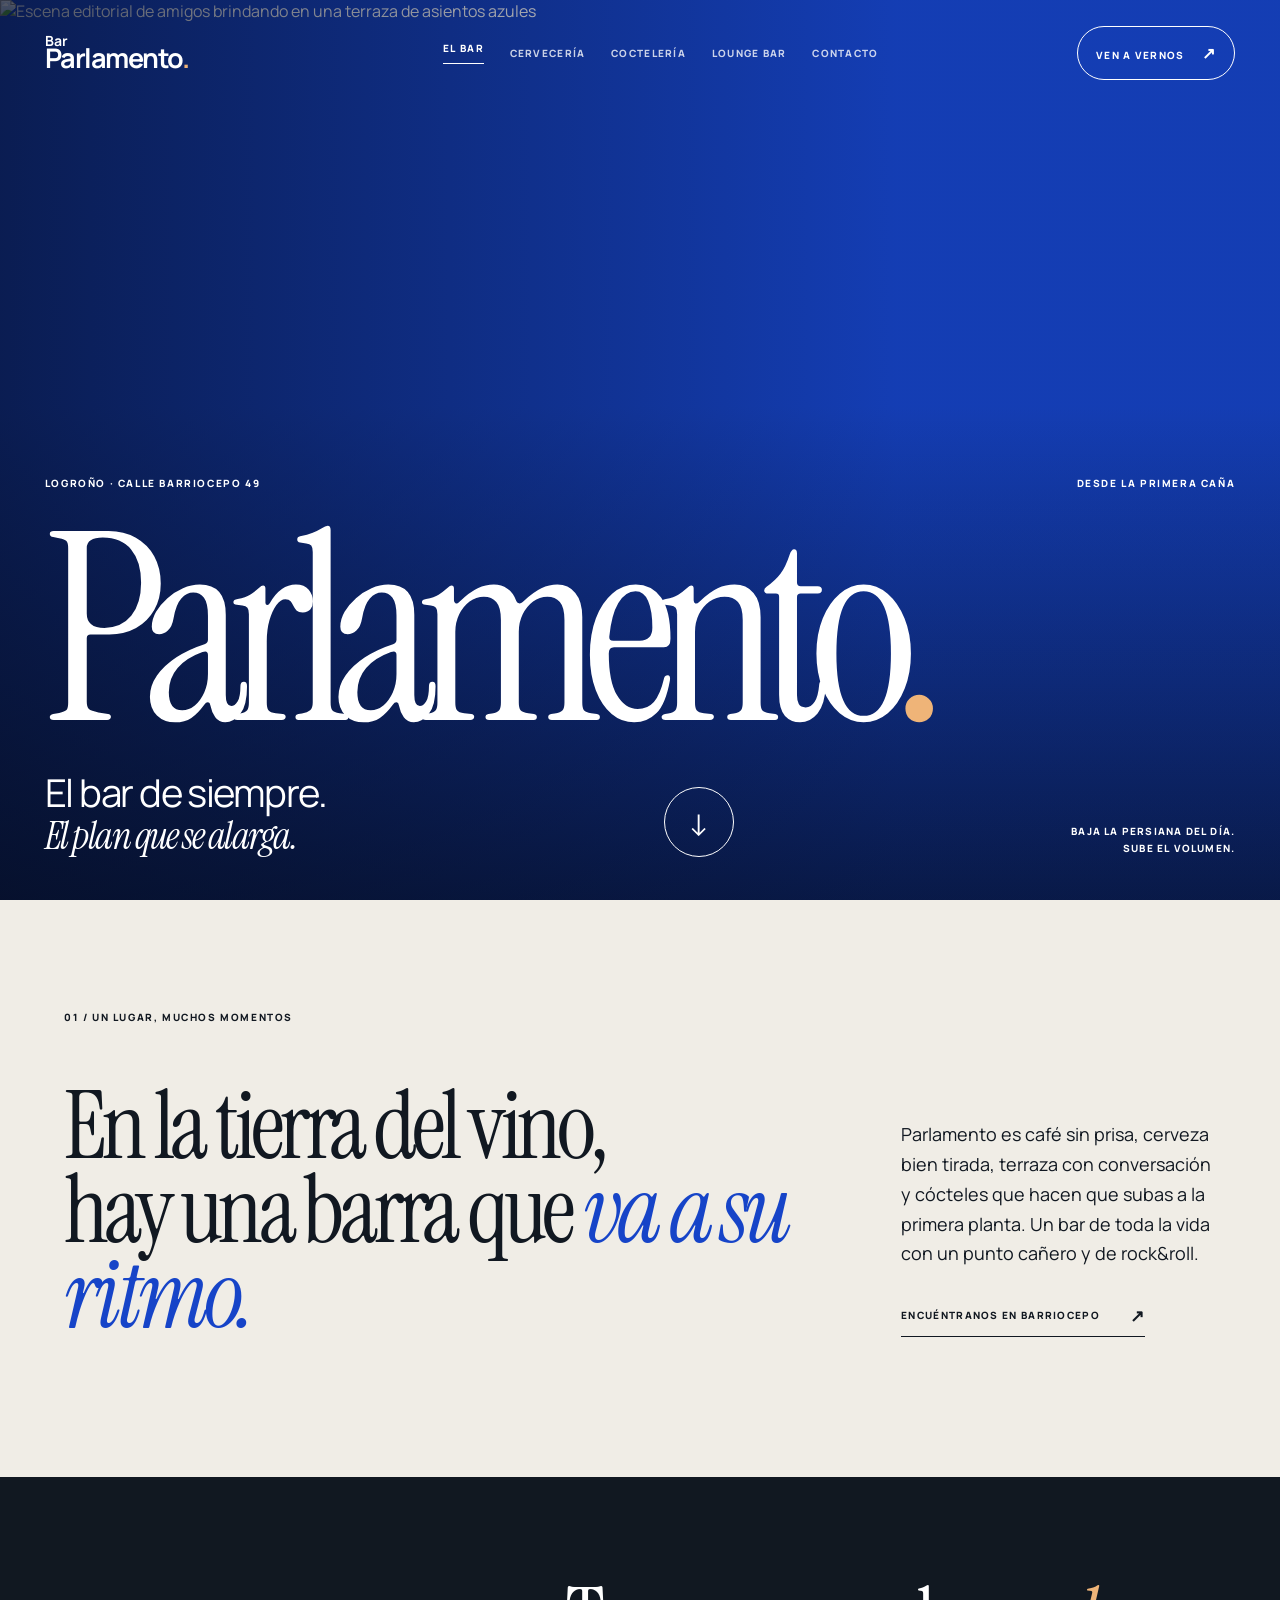
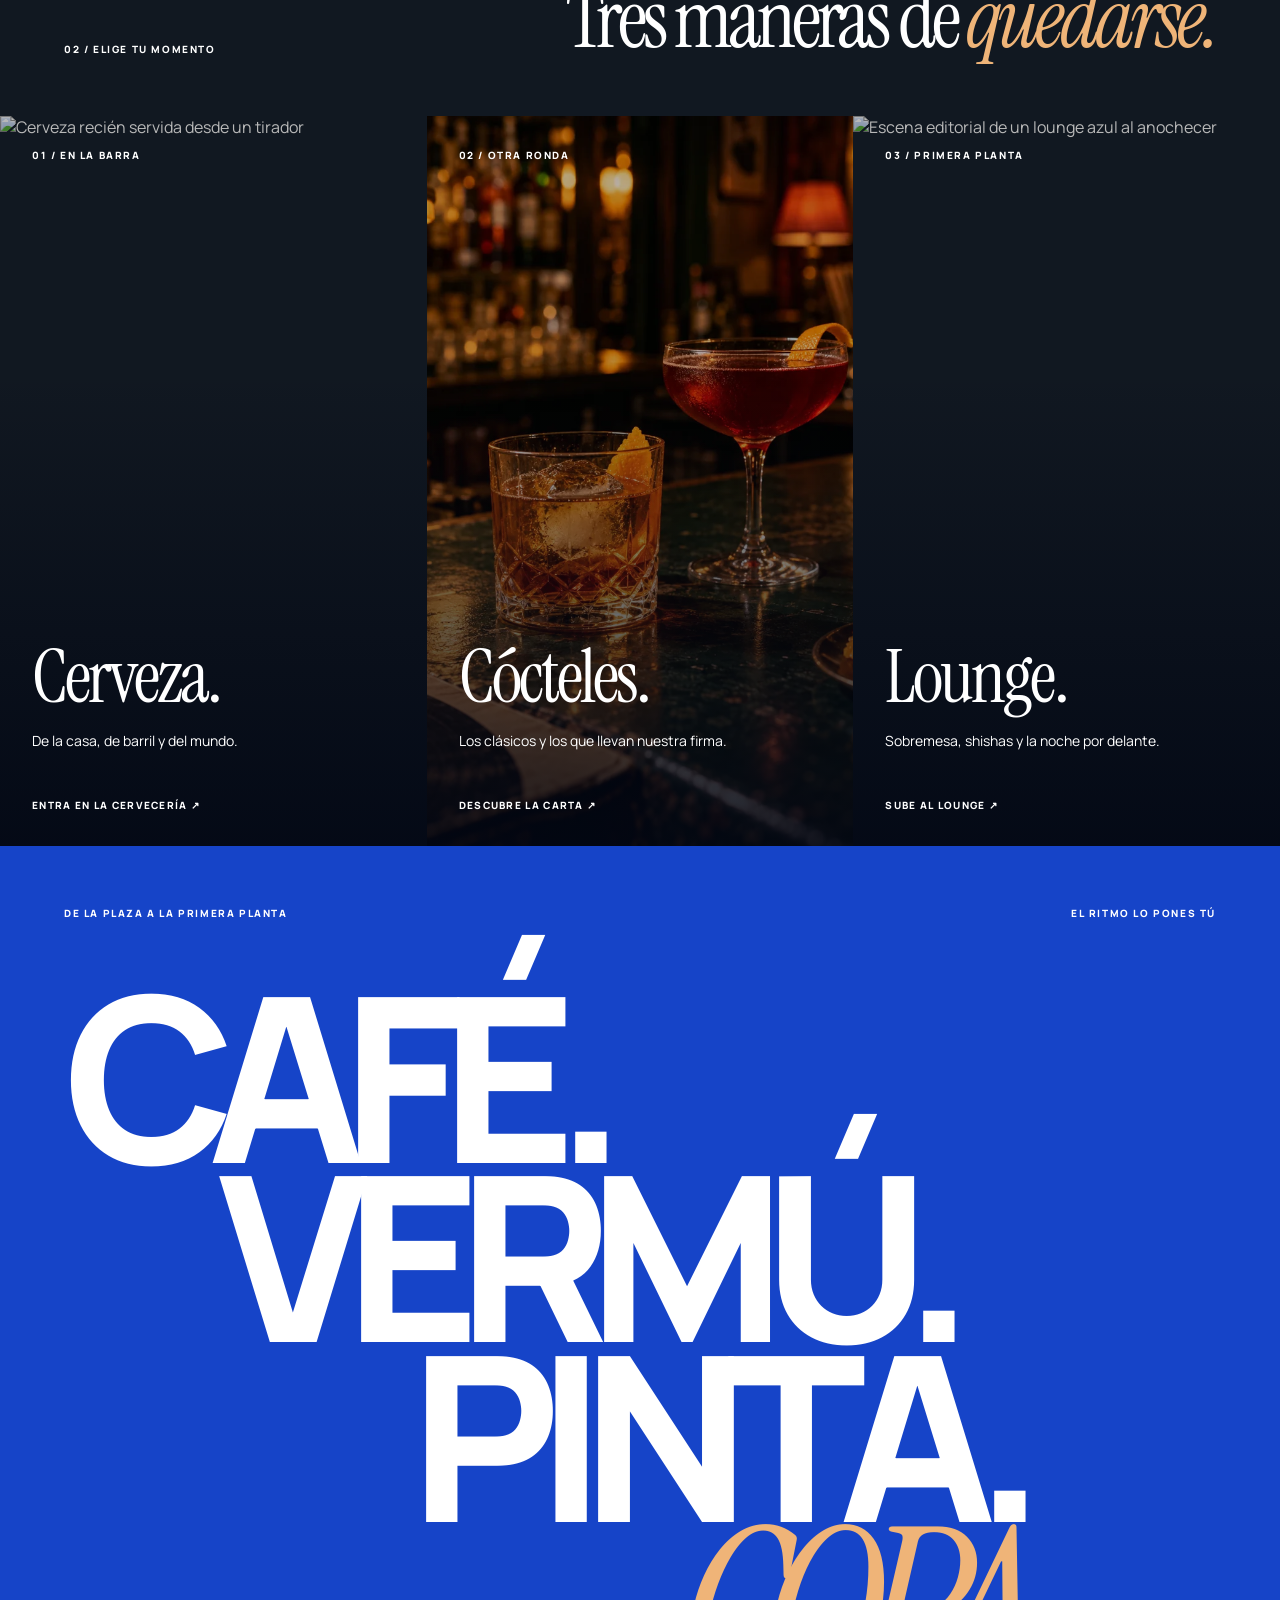
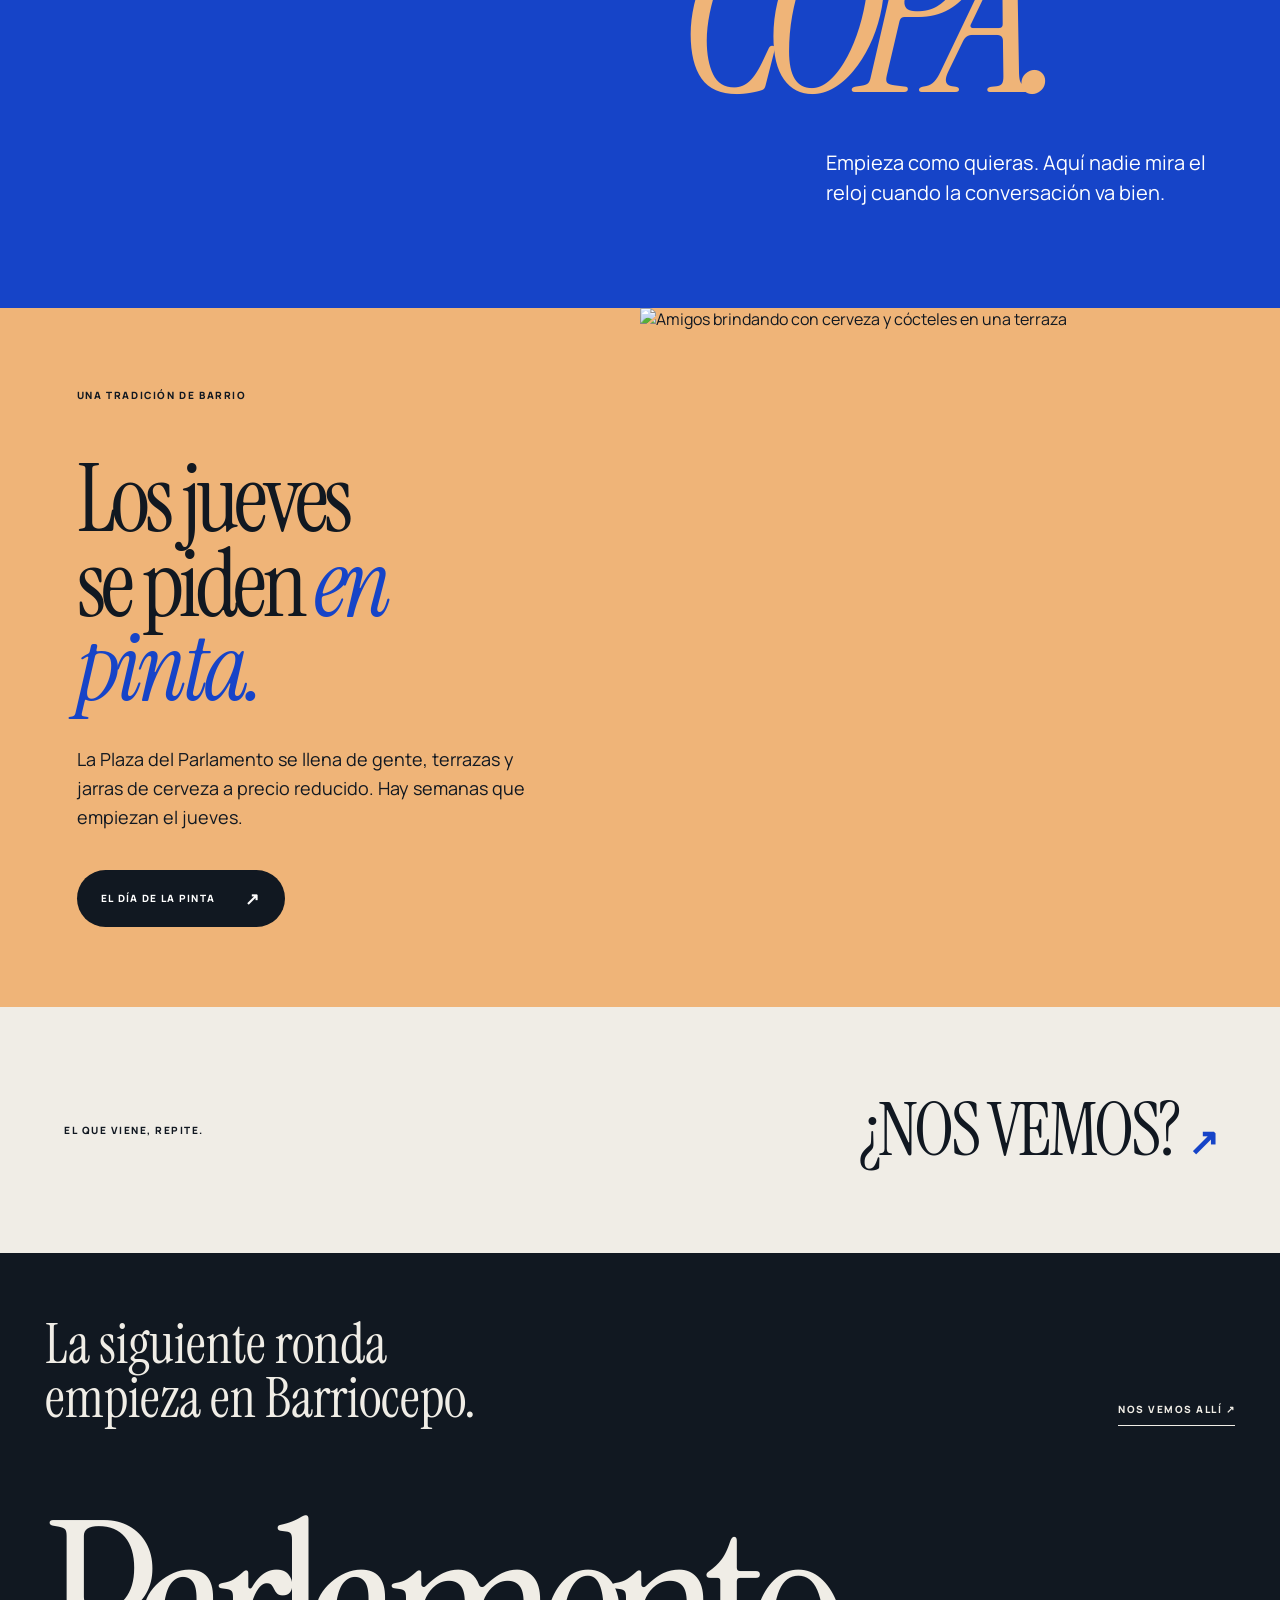
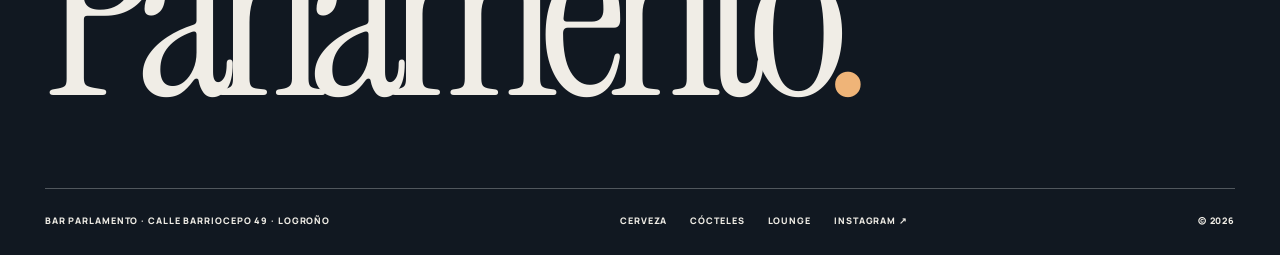
==== commit 0bf62b56: "Redesign Parlamento with five distinct pages" ====
--- a/index.html
+++ b/index.html
@@ -3,84 +3,50 @@
 <head>
   <meta charset="utf-8">
   <meta name="viewport" content="width=device-width, initial-scale=1">
-  <meta name="theme-color" content="#eae2cb">
-  <meta name="description" content="Bar Parlamento: cerveza de la casa, coctelería y lounge bar en la calle Barriocepo de Logroño. En la tierra del vino, también se brinda con cerveza.">
-  <title>Bar Parlamento · Se abre la sesión</title>
+  <meta name="theme-color" content="#10151d">
+  <meta name="description" content="Bar Parlamento en Logroño: cerveza de la casa, coctelería, terraza y lounge bar en Calle Barriocepo 49.">
+  <title>El bar de siempre, otra vez · Bar Parlamento, Logroño</title>
   <link rel="icon" type="image/svg+xml" href="./assets/favicon.svg">
   <link rel="preconnect" href="https://fonts.googleapis.com">
   <link rel="preconnect" href="https://fonts.gstatic.com" crossorigin>
-  <link href="https://fonts.googleapis.com/css2?family=Barlow+Condensed:wght@600;700;800;900&family=DM+Mono:wght@400;500&family=DM+Sans:wght@400;500;600;700&display=swap" rel="stylesheet">
-  <link rel="stylesheet" href="./styles.css">
+  <link href="https://fonts.googleapis.com/css2?family=Instrument+Serif:ital@0;1&family=Manrope:wght@400;500;600;700;800&display=swap" rel="stylesheet">
+  <link rel="stylesheet" href="./styles-v2.css">
   <script defer src="./script.js"></script>
-  <script type="application/ld+json">{"@context":"https://schema.org","@type":"BarOrPub","name":"Bar Parlamento","url":"https://barparlamento.com/","telephone":"+34633503814","address":{"@type":"PostalAddress","streetAddress":"Calle Barriocepo, 49","postalCode":"26001","addressLocality":"Logroño","addressRegion":"La Rioja","addressCountry":"ES"}}</script>
+  <script type="application/ld+json">{"@context":"https://schema.org","@type":"BarOrPub","name":"Bar Parlamento","telephone":"+34633503814","address":{"@type":"PostalAddress","streetAddress":"Calle Barriocepo, 49","postalCode":"26001","addressLocality":"Logroño","addressRegion":"La Rioja","addressCountry":"ES"}}</script>
 </head>
-<body>
-  <a class="skip" href="#contenido">Saltar al contenido</a>
-  <div class="topline" aria-label="Bar Parlamento en el centro de Logroño"><span>BAR PARLAMENTO <i aria-hidden="true">✳</i> LOGROÑO</span><span>CALLE BARRIOCEPO, 49 · LA RIOJA</span><a href="https://www.google.com/maps/search/?api=1&query=Bar+Parlamento+Calle+Barriocepo+49+Logro%C3%B1o" target="_blank" rel="noopener noreferrer">CÓMO LLEGAR ↗</a></div>
+<body class="dark">
+  <a class="skip-link" href="#main">Saltar al contenido</a>
+  <header class="site-header">
+    <a class="brand" href="./index.html" aria-label="Bar Parlamento, inicio"><span>Bar</span><strong>Parlamento<span class="brand-dot">.</span></strong></a>
+    <nav class="desktop-nav" aria-label="Navegación principal"><a href="./index.html" aria-current="page">El bar</a><a href="./cerveceria.html">Cervecería</a><a href="./cocteleria.html">Coctelería</a><a href="./lounge.html">Lounge Bar</a><a href="./contacto.html">Contacto</a></nav>
+    <a class="header-visit" href="./contacto.html">VEN A VERNOS <span aria-hidden="true">↗</span></a>
+    <button class="menu-toggle" type="button" aria-expanded="false" aria-controls="mobile-menu" aria-label="Abrir menú"><span></span><span></span></button>
+  </header>
+  <nav class="mobile-menu" id="mobile-menu" aria-label="Menú móvil" inert><a href="./index.html" aria-current="page">El bar</a><a href="./cerveceria.html">Cervecería</a><a href="./cocteleria.html">Coctelería</a><a href="./lounge.html">Lounge Bar</a><a href="./contacto.html">Contacto</a><a class="mobile-menu-meta" href="tel:+34633503814">633 503 814 ↗</a></nav>
+  <main id="main">
+  <section class="home-hero" aria-labelledby="home-title">
+    <img class="cover-image" src="./assets/plaza-azul.webp" alt="Escena editorial de amigos brindando en una terraza de asientos azules" fetchpriority="high">
+    <div class="hero-veil"></div>
+    <div class="home-hero-inner"><p class="hero-location">LOGROÑO · CALLE BARRIOCEPO 49 <span>DESDE LA PRIMERA CAÑA</span></p><h1 id="home-title">Parlamento<span>.</span></h1><div class="home-hero-bottom"><p>El bar de siempre.<br><em>El plan que se alarga.</em></p><a class="circle-arrow" href="#descubre" aria-label="Descubrir Bar Parlamento">↓</a><span>BAJA LA PERSIANA DEL DÍA.<br>SUBE EL VOLUMEN.</span></div></div>
+  </section>
 
-  <header class="header">
-    <a class="logo" href="#inicio" aria-label="Bar Parlamento, inicio"><span class="logo-mark" aria-hidden="true">P<span>★</span></span><span class="logo-type">BAR<br><strong>PARLAMENTO</strong></span></a>
-    <nav aria-label="Principal"><a href="#bar">EL BAR</a><a href="#cervezas">CERVEZAS</a><a href="#cocteles">CÓCTELES</a><a href="#lounge">LOUNGE</a><a href="#celebrar">CELEBRAR</a><a href="#contacto">VENIR</a></nav>
-    <a class="header-cta" href="tel:+34633503814">LLÁMANOS <span aria-hidden="true">↗</span></a>
-    <button class="menu-toggle" type="button" aria-label="Abrir menú" aria-expanded="false"><span></span><span></span></button>
-  </header>
+  <section class="opening-statement" id="descubre" aria-labelledby="opening-title"><div class="section-index">01 / UN LUGAR, MUCHOS MOMENTOS</div><div class="statement-layout"><h2 id="opening-title">En la tierra del vino,<br>hay una barra que <em>va a su ritmo.</em></h2><div><p>Parlamento es café sin prisa, cerveza bien tirada, terraza con conversación y cócteles que hacen que subas a la primera planta. Un bar de toda la vida con un punto cañero y de rock&roll.</p><a class="text-link" href="./contacto.html">ENCUÉNTRANOS EN BARRIOCEPO <span>↗</span></a></div></div></section>
 
-  <main id="contenido">
-    <section class="hero" id="inicio" aria-labelledby="hero-title">
-      <div class="hero-grid">
-        <div class="hero-copy">
-          <div class="hero-kicker"><span>ACTA Nº 001 / BARRIOCEPO</span><span class="asterisk" aria-hidden="true">✳</span></div>
-          <h1 id="hero-title">SE ABRE<br>LA <em>SESIÓN</em><span class="period">.</span></h1>
-          <div class="hero-sub"><p>El bar de siempre.<br>La siguiente ronda, como nunca.</p><span aria-hidden="true" class="scribble">↗</span></div>
-          <a class="hero-link" href="#bar"><span>DESCUBRE EL PARLAMENTO</span><b aria-hidden="true">↓</b></a>
-        </div>
-        <div class="hero-art">
-          <div class="photo-mat"><div class="photo-label"><span>UN ASUNTO MUY SERIO</span><span>01 / CERVEZA</span></div><img src="./assets/pinta.webp" alt="Escena editorial de una pinta de cerveza recién servida en una barra" fetchpriority="high"><div class="photo-caption">LA PRIMERA SIEMPRE PIDE OTRA.</div></div>
-          <div class="stamp" aria-label="El que viene repite"><span>EL QUE VIENE</span><strong>REPITE</strong><small>DESDE LOGROÑO</small></div>
-        </div>
-      </div>
-      <div class="hero-bottom"><span>DE LA CAÑA AL CÓCTEL</span><span class="hero-bottom-line"></span><span>Y QUE SIGA LA CONVERSACIÓN</span><span>↓</span></div>
-    </section>
+  <section class="worlds" aria-labelledby="worlds-title"><div class="worlds-heading"><span>02 / ELIGE TU MOMENTO</span><h2 id="worlds-title">Tres maneras de <em>quedarse.</em></h2></div><div class="worlds-grid">
+    <a class="world world-beer" href="./cerveceria.html"><img src="./assets/tiradores.webp" alt="Cerveza recién servida desde un tirador" loading="lazy"><span class="world-no">01 / EN LA BARRA</span><div><h3>Cerveza.</h3><p>De la casa, de barril y del mundo.</p><span class="world-cta">ENTRA EN LA CERVECERÍA ↗</span></div></a>
+    <a class="world world-cocktails" href="./cocteleria.html"><img src="./assets/cocteles.webp" alt="Dos cócteles sobre una barra de luz cálida" loading="lazy"><span class="world-no">02 / OTRA RONDA</span><div><h3>Cócteles.</h3><p>Los clásicos y los que llevan nuestra firma.</p><span class="world-cta">DESCUBRE LA CARTA ↗</span></div></a>
+    <a class="world world-lounge" href="./lounge.html"><img src="./assets/lounge-azul.webp" alt="Escena editorial de un lounge azul al anochecer" loading="lazy"><span class="world-no">03 / PRIMERA PLANTA</span><div><h3>Lounge.</h3><p>Sobremesa, shishas y la noche por delante.</p><span class="world-cta">SUBE AL LOUNGE ↗</span></div></a>
+  </div></section>
 
-    <section class="intro" id="bar" aria-labelledby="intro-title"><div class="intro-rule"><span>DECLARACIÓN DE INTENCIONES</span><span>ACTA 01 / EL BAR</span></div><div class="intro-grid"><p class="intro-side">EN LA TIERRA<br>DEL VINO…</p><h2 id="intro-title">HAY SITIO<br>PARA UNA <span>BUENA<br>CERVEZA.</span></h2><div class="intro-copy"><span class="cross" aria-hidden="true">✳</span><p>Una cervecería cañera, de las de toda la vida. Café, vermú, pintas, copas y un punto de rock&roll. Vienes por una; te quedas por la conversación.</p></div></div><div class="dayline" aria-label="Momentos en Bar Parlamento"><span>EL DÍA EN PARLAMENTO</span><strong>CAFÉ</strong><i>→</i><strong>VERMÚ</strong><i>→</i><strong>PINTA</strong><i>→</i><strong>COPA</strong></div></section>
+  <section class="home-hours" aria-labelledby="hours-title"><div class="home-hours-top"><span>DE LA PLAZA A LA PRIMERA PLANTA</span><span>EL RITMO LO PONES TÚ</span></div><h2 id="hours-title"><span>CAFÉ.</span><span>VERMÚ.</span><span>PINTA.</span><em>COPA.</em></h2><p>Empieza como quieras. Aquí nadie mira el reloj cuando la conversación va bien.</p></section>
 
-    <section class="agenda" id="orden" aria-labelledby="agenda-title">
-      <div class="section-head"><span>EL ORDEN DEL DÍA</span><span>LO QUE SE VIVE AQUÍ</span></div>
-      <h2 id="agenda-title">TODAS LAS<br>FORMAS DE <i>QUEDARSE.</i></h2>
-      <div class="agenda-list">
-        <a class="agenda-row" href="#cervezas"><span class="agenda-no">01 /</span><span class="agenda-main"><strong>CERVEZA.</strong><small>De la casa, de barril y del mundo. Para encontrar tu próxima favorita.</small></span><span class="agenda-icon" aria-hidden="true">↗</span></a>
-        <a class="agenda-row" href="#cocteles"><span class="agenda-no">02 /</span><span class="agenda-main"><strong>COCTELERÍA.</strong><small>Clásicos, mezclas de la casa y ganas de sorprenderte.</small></span><span class="agenda-icon" aria-hidden="true">↗</span></a>
-        <a class="agenda-row" href="#lounge"><span class="agenda-no">03 /</span><span class="agenda-main"><strong>LOUNGE.</strong><small>Una planta más arriba, cócteles y shishas para alargar el momento.</small></span><span class="agenda-icon" aria-hidden="true">↗</span></a>
-        <a class="agenda-row" href="#celebrar"><span class="agenda-no">04 /</span><span class="agenda-main"><strong>CELEBRAR.</strong><small>Una mesa, una zona o todo el lounge. Convoca a los tuyos.</small></span><span class="agenda-icon" aria-hidden="true">↗</span></a>
-      </div>
-      <p class="agenda-end">LA VOTACIÓN ES UNÁNIME: <span>OTRA RONDA.</span></p>
-    </section>
+  <section class="thursday-feature" aria-labelledby="thursday-title"><div class="thursday-copy"><span>UNA TRADICIÓN DE BARRIO</span><h2 id="thursday-title">Los jueves<br>se piden <em>en pinta.</em></h2><p>La Plaza del Parlamento se llena de gente, terrazas y jarras de cerveza a precio reducido. Hay semanas que empiezan el jueves.</p><a class="solid-link" href="./cerveceria.html#jueves">EL DÍA DE LA PINTA <span>↗</span></a></div><div class="thursday-photo"><img src="./assets/plaza-azul.webp" alt="Amigos brindando con cerveza y cócteles en una terraza" loading="lazy"></div></section>
 
-    <section class="beer" id="cervezas" aria-labelledby="beer-title">
-      <div class="beer-head"><span>ACTA 02 / EN LA BARRA</span><span>LA CERVEZA TIENE VOZ PROPIA</span></div>
-      <div class="beer-lead"><p>DE CASA. DE FUERA.<br>DE LA SIGUIENTE RONDA.</p><h2 id="beer-title">ESTO VA<br>DE <em>CERVEZA.</em></h2></div>
-      <div class="beer-grid"><article class="beer-house"><span class="beer-house-top">NUESTRA MOCIÓN FAVORITA / 001</span><div class="beer-house-number">03<span>✳</span></div><h3>TIRADORES<br>DE LA CASA.</h3><p>Elaboramos nuestra propia cerveza artesana y la servimos desde tres tiradores. Porque la mejor opinión es la que se brinda.</p></article><div class="beer-side"><article><span>02 / LA NEVERA</span><h3>EL MUNDO<br>EN UNA BOTELLA.</h3><p>Artesanas nacionales, belgas, alemanas y otras que van entrando y saliendo. La selección cambia: siempre hay algo por descubrir.</p></article><article><span>03 / PARA TODOS</span><h3>TAMBIÉN<br>SIN GLUTEN.</h3><p>Hay opciones sin gluten para que nadie se quede fuera de la ronda. Pregúntanos por la selección disponible.</p></article><a href="https://barparlamento.com/cerveceria-en-el-centro/" target="_blank" rel="noopener noreferrer">MÁS SOBRE NUESTRAS CERVEZAS <span aria-hidden="true">↗</span></a></div></div>
-      <div class="beer-foot"><span>LA CARTA Y LOS TIRADORES PUEDEN CAMBIAR</span><span>BARRIOCEPO, 49 · LOGROÑO</span></div>
-    </section>
-
-    <section class="thursday" id="jueves" aria-labelledby="thursday-title"><div class="thursday-top"><span>CITA RECURRENTE · PLAZA DEL PARLAMENTO</span><span>ACTA 03 / CADA JUEVES</span></div><div class="thursday-main"><div class="thursday-copy"><p>EN NUESTRA AGENDA HAY UN DÍA MARCADO.</p><h2 id="thursday-title">LOS<br><em>JUEVES</em><br>SON DE<br><span>PINTA.</span></h2><a href="https://barparlamento.com/cerveceria-en-el-centro/" target="_blank" rel="noopener noreferrer">DESCUBRE EL DÍA DE LA PINTA <span aria-hidden="true">↗</span></a></div><div class="thursday-aside"><span class="circled">JUEVES<br>✳<br>JUEVES</span><p>La terraza, una jarra bien fría y ese momento en el que el fin de semana empieza a asomar. Los jueves, pintas a precio reducido.</p></div></div><div class="thursday-bottom"><span>TRADICIÓN DE BARRIO</span><span>BRINDIS EN BUENA COMPAÑÍA</span><span>26001 · LOGROÑO</span></div></section>
-
-    <section class="cocktails" id="cocteles" aria-labelledby="cocktails-title">
-      <div class="cocktail-image"><img src="./assets/cocteles.webp" alt="Fotografía editorial de dos cócteles en una barra de ambiente cálido" loading="lazy"><span>OTRA RONDA / OTRA HISTORIA</span></div>
-      <div class="cocktail-content"><div class="cocktail-rule"><span>ACTA 04 / COCTELERÍA</span><span>LOS CLÁSICOS Y LOS NUESTROS</span></div><div class="cocktail-intro"><span class="cocktail-star" aria-hidden="true">✳</span><h2 id="cocktails-title">SE PIDE<br>CON <em>GANAS.</em></h2><p>Del Old Fashioned de siempre a las mezclas con apellido Parlamento. Aquí la coctelería también tiene conversación.</p></div>
-        <div class="drink-list" aria-label="Selección de cócteles"><details open><summary><span>01</span><strong>DIABLO</strong><b aria-hidden="true">+</b></summary><p>Tequila, cassis, lima y ginger beer. Una mezcla con carácter.</p></details><details><summary><span>02</span><strong>RUSO PARLAMENTO</strong><b aria-hidden="true">+</b></summary><p>Vodka de frambuesa de preparación propia y Royal Bliss al gusto.</p></details><details><summary><span>03</span><strong>GIN BASIL BLISS</strong><b aria-hidden="true">+</b></summary><p>Ginebra, limón, albahaca y un final fresco de yuzu.</p></details><details><summary><span>04</span><strong>OLD FASHIONED</strong><b aria-hidden="true">+</b></summary><p>Bourbon, azúcar moreno y bitters. Un clásico que no necesita presentación.</p></details></div>
-        <div class="cocktail-end"><span>UNA PEQUEÑA MUESTRA DE LA CARTA</span><a href="https://barparlamento.com/cocteleria/" target="_blank" rel="noopener noreferrer">VER MÁS CÓCTELES ↗</a></div>
-      </div>
-    </section>
-
-    <section class="night" id="lounge" aria-labelledby="night-title"><div class="night-image"><img src="./assets/sobremesa.webp" alt="Escena editorial de cócteles y cerveza alrededor de una mesa de bar" loading="lazy"><span class="film-label">LA NOCHE TAMBIÉN TIENE SU ACTA ↗</span></div><div class="night-copy"><div class="section-head"><span>ACTA 05 / LOUNGE BAR</span><span>PRIMERA PLANTA</span></div><span class="night-eyebrow">DEL CAFÉ A LA ÚLTIMA CONVERSACIÓN</span><h2 id="night-title">SUBE.<br>QUÉDATE.<br><em>REPITE.</em></h2><p>En la primera planta te espera el Lounge Bar. Cócteles, sobremesas largas, shishas y ese toque de rock&roll que hace que la noche siga.</p><div class="night-actions"><a href="#shishas">EL AMBIENTE LOUNGE <span aria-hidden="true">↗</span></a><a class="night-secondary" href="#celebrar">EVENTOS PRIVADOS ↗</a></div></div></section>
-
-    <section class="shisha" id="shishas" aria-labelledby="shisha-title"><div class="shisha-head"><span>EL LOUNGE, SIN PRISA</span><span>ACTA 06 / SHISHAS</span></div><div class="shisha-grid"><div class="shisha-copy"><span class="shisha-small">PRIMERA PLANTA / ÚLTIMAS HORAS</span><h2 id="shisha-title">BAJA EL<br>RITMO.<br><em>SUBE EL<br>AMBIENTE.</em></h2><p>Una cachimba, un cóctel y tiempo para alargar la charla. En el lounge conviven sabores clásicos como menta, uva, manzana, melocotón o chocolate.</p><a href="https://barparlamento.com/shishas-logrono/" target="_blank" rel="noopener noreferrer">CONOCE EL LOUNGE BAR <span aria-hidden="true">↗</span></a></div><div class="shisha-image"><img src="./assets/shishas.webp" alt="Fotografía editorial de un lounge nocturno con shisha, butacas y una copa" loading="lazy"><span>UNA PLANTA MÁS ARRIBA. OTRA CONVERSACIÓN.</span></div></div><div class="shisha-foot"><span>MENTA · UVA · MANZANA · MELOCOTÓN · CHOCOLATE</span><span>CONSULTA LOS SABORES DISPONIBLES EN EL BAR</span></div></section>
-
-    <section class="events" id="celebrar" aria-labelledby="events-title"><div class="events-head"><span>ACTA 07 / CONVOCATORIA EXTRAORDINARIA</span><span>EL PLAN LO PONES TÚ</span></div><div class="events-lead"><h2 id="events-title">ESTA VEZ<br>LA RONDA ES<br><em>VUESTRA.</em></h2><p>Cumpleaños, aniversarios, reuniones con amigos o eventos de empresa. Parlamento también se reserva para esos momentos que merecen un sitio propio.</p></div><div class="event-options"><article><span>01 / AL AIRE LIBRE</span><h3>ZONA DE<br>TERRAZA.</h3><p>Para brindar en plena Plaza del Parlamento.</p></article><article><span>02 / UN POCO MÁS ARRIBA</span><h3>PRIMERA<br>PLANTA.</h3><p>Una zona para reunir a los tuyos a tu manera.</p></article><article><span>03 / SOLO PARA VOSOTROS</span><h3>LOUNGE<br>COMPLETO.</h3><p>Todo el espacio para una celebración privada.</p></article></div><div class="events-cta"><p>CUÉNTANOS QUÉ TIENES EN MENTE.</p><a href="tel:+34633503814">HABLEMOS DE TU EVENTO <span aria-hidden="true">↗</span></a></div></section>
-
-    <section class="contact" id="contacto" aria-labelledby="contact-title"><div class="contact-top"><span>ACTA 08 / FIN DE LA SESIÓN</span><span>EL SIGUIENTE PLAN EMPIEZA AQUÍ</span></div><div class="contact-grid"><div><h2 id="contact-title">TE TOCA<br><em>VENIR.</em></h2><p>Estamos en el centro de Logroño. Ya sabes dónde empieza la próxima ronda.</p></div><div class="contact-info"><div><span>DÓNDE</span><strong>Calle Barriocepo, 49<br>26001 Logroño, La Rioja</strong><a href="https://www.google.com/maps/search/?api=1&query=Bar+Parlamento+Calle+Barriocepo+49+Logro%C3%B1o" target="_blank" rel="noopener noreferrer">VER EN EL MAPA ↗</a></div><div><span>HABLEMOS</span><strong><a href="tel:+34633503814">633 503 814</a></strong><a href="https://www.instagram.com/barparlamento/" target="_blank" rel="noopener noreferrer">SÍGUENOS EN INSTAGRAM ↗</a><a href="https://barparlamento.com/contacto/" target="_blank" rel="noopener noreferrer">CONSULTAR INFORMACIÓN ACTUAL ↗</a></div></div></div><div class="contact-bottom"><span>EL QUE VIENE, REPITE.</span><a href="#inicio">VOLVER ARRIBA ↑</a></div></section>
-  </main>
-  <footer><span>BAR PARLAMENTO © <span id="year">2026</span></span><span>BAR · CERVECERÍA · COCTELERÍA · LOUNGE</span><a href="https://barparlamento.com/" target="_blank" rel="noopener noreferrer">WEB OFICIAL ↗</a></footer>
+  <section class="home-closing"><p>EL QUE VIENE, REPITE.</p><a href="./contacto.html">¿NOS VEMOS? <span>↗</span></a></section></main>
+  <footer class="site-footer">
+    <div class="footer-top"><p>La siguiente ronda<br>empieza en Barriocepo.</p><a href="./contacto.html">NOS VEMOS ALLÍ <span aria-hidden="true">↗</span></a></div>
+    <div class="footer-word">Parlamento<span>.</span></div>
+    <div class="footer-bottom"><span>BAR PARLAMENTO · CALLE BARRIOCEPO 49 · LOGROÑO</span><div><a href="./cerveceria.html">CERVEZA</a><a href="./cocteleria.html">CÓCTELES</a><a href="./lounge.html">LOUNGE</a><a href="https://www.instagram.com/barparlamento/" target="_blank" rel="noopener noreferrer">INSTAGRAM ↗</a></div><span>© <span id="year">2026</span></span></div>
+  </footer>
 </body>
-</html>
+</html>
--- a/styles-v2.css
+++ b/styles-v2.css
@@ -0,0 +1,5 @@
+:root{--ink:#111821;--paper:#f0ede6;--blue:#1644c8;--gold:#efb478;--serif:'Instrument Serif',Georgia,serif;--sans:Manrope,Arial,sans-serif}*{box-sizing:border-box}html{scroll-behavior:smooth}body{margin:0;background:var(--paper);color:var(--ink);font-family:var(--sans);-webkit-font-smoothing:antialiased}body.menu-open{overflow:hidden}a{color:inherit;text-decoration:none}img{display:block;max-width:100%}h1,h2,h3,p{margin:0}h1,h2,h3{font-weight:400}em{font-family:var(--serif);font-weight:400}::selection{background:var(--blue);color:white}.skip-link{position:fixed;top:-100px;z-index:30;background:white;padding:1rem}.skip-link:focus{top:1rem}a:focus-visible,button:focus-visible{outline:3px solid var(--gold);outline-offset:4px}.site-header{position:absolute;z-index:20;top:0;left:0;width:100%;height:105px;padding:0 3.5vw;display:flex;align-items:center;gap:2vw;color:white}.light .site-header{color:var(--ink)}.brand{display:flex;flex-direction:column;line-height:.83;min-width:200px}.brand>span{font-size:14px;font-weight:700}.brand strong{font-size:27px;letter-spacing:-.055em}.brand-dot{color:var(--gold)}.desktop-nav{display:flex;align-items:center;justify-content:center;gap:2vw;flex:1}.desktop-nav a,.header-visit{font-size:10px;font-weight:800;letter-spacing:.13em;text-transform:uppercase;white-space:nowrap}.desktop-nav a{opacity:.78}.desktop-nav a:hover,.desktop-nav a[aria-current]{opacity:1}.desktop-nav a[aria-current]:after{content:'';display:block;margin-top:8px;height:1px;background:currentColor}.header-visit{border:1px solid currentColor;border-radius:100px;padding:15px 18px}.header-visit span{font-size:16px;margin-left:14px}.menu-toggle,.mobile-menu{display:none}.cover-image{position:absolute;inset:0;width:100%;height:100%;object-fit:cover}.hero-veil{position:absolute;inset:0;background:linear-gradient(90deg,rgba(5,12,32,.7),rgba(5,12,32,.12) 70%),linear-gradient(0deg,rgba(4,10,25,.7),transparent 55%)}.section-index,.hero-location,.worlds-heading>span,.world-no,.home-hours-top,.thursday-copy>span,.inner-hero-content>span,.hero-scroll,.range-head>span,.beer-pour>div>span,.pint-day-inner>span,.cocktail-hero-copy>span,.menu-head>span,.signature>div>span,.moments-heading>span,.moments-grid article>span,.shisha-story-copy>span,.lounge-events>span,.contact-hero>span,.contact-details>div>span,.reservations-title>span{font-size:10px;font-weight:800;letter-spacing:.16em;text-transform:uppercase}.text-link{display:inline-flex;gap:30px;align-items:center;margin-top:35px;padding-bottom:9px;border-bottom:1px solid currentColor;font-size:10px;font-weight:800;letter-spacing:.13em}.text-link span,.solid-link span,.outline-link span{font-size:17px}.solid-link,.outline-link{display:inline-flex;align-items:center;justify-content:space-between;gap:30px;width:max-content;max-width:100%;border-radius:100px;padding:17px 24px;margin-top:38px;font-size:10px;font-weight:800;letter-spacing:.13em;transition:transform .2s}.solid-link:hover,.outline-link:hover{transform:translateY(-3px)}.solid-link{background:var(--ink);color:white}.outline-link{border:1px solid currentColor}.home-hero{height:100svh;min-height:690px;position:relative;background:var(--blue);color:white;overflow:hidden}.home-hero .cover-image{object-position:center 42%}.home-hero-inner{position:absolute;inset:0;display:flex;flex-direction:column;justify-content:flex-end;padding:130px 3.5vw 43px}.hero-location{display:flex;justify-content:space-between}.home-hero h1{font-family:var(--serif);font-size:20.5vw;line-height:.8;letter-spacing:-.073em;white-space:nowrap;margin:4vh 0}.home-hero h1 span,.footer-word span{color:var(--gold)}.home-hero-bottom{display:flex;justify-content:space-between;align-items:end}.home-hero-bottom p{font-size:clamp(27px,3vw,55px);line-height:1.1;letter-spacing:-.04em}.home-hero-bottom>span{font-size:10px;line-height:1.7;text-align:right;font-weight:800;letter-spacing:.12em}.circle-arrow{border:1px solid white;border-radius:50%;width:70px;height:70px;display:grid;place-items:center;font-size:30px}.opening-statement{padding:110px 5vw 140px}.statement-layout{display:grid;grid-template-columns:1.4fr .6fr;gap:8vw;align-items:end;margin-top:60px}.statement-layout h2,.worlds-heading h2,.thursday-copy h2,.inner-hero h1,.beer-intro h2,.range-head h2,.beer-pour h2,.cocktail-hero h1,.cocktail-intro h2,.menu-head h2,.signature h2,.lounge-intro h2,.moments-heading h2,.shisha-story h2,.lounge-events h2,.contact-hero h1,.contact-details h2,.reservations h2{font-family:var(--serif);line-height:.89;letter-spacing:-.05em}.statement-layout h2{font-size:7.4vw}.statement-layout h2 em,.beer-intro h2 em,.beer-pour h2 em,.lounge-intro h2 em,.shisha-story h2 em,.contact-hero h1 em{color:var(--blue)}.statement-layout p{font-size:18px;line-height:1.65}.worlds{background:var(--ink);color:white;padding-top:105px}.worlds-heading{display:flex;align-items:end;justify-content:space-between;padding:0 5vw 60px}.worlds-heading h2{font-size:6.5vw}.worlds-heading em,.range-head em,.pint-day em,.lounge-events em,.reservations em{color:var(--gold)}.worlds-grid{display:grid;grid-template-columns:repeat(3,1fr)}.world{position:relative;height:57vw;max-height:850px;min-height:560px;overflow:hidden}.world img{width:100%;height:100%;object-fit:cover;filter:brightness(.72);transition:transform .5s,filter .5s}.world:hover img{transform:scale(1.06);filter:brightness(.55)}.world:after{content:'';position:absolute;inset:0;background:linear-gradient(0deg,rgba(2,7,20,.85),transparent 65%)}.world-no,.world>div{position:absolute;z-index:1;left:32px}.world-no{top:32px}.world>div{bottom:34px;right:28px}.world h3{font-family:var(--serif);font-size:5.8vw;line-height:.9;letter-spacing:-.04em}.world p{font-size:14px;margin-top:20px}.world-cta{display:block;font-size:10px;font-weight:800;letter-spacing:.13em;margin-top:48px}.home-hours{background:var(--blue);color:white;padding:60px 5vw 100px;overflow:hidden}.home-hours-top{display:flex;justify-content:space-between}.home-hours h2{display:flex;flex-direction:column;font-size:18vw;line-height:.78;letter-spacing:-.1em;margin:65px 0 45px;font-weight:800}.home-hours h2 span:nth-child(2){margin-left:12vw}.home-hours h2 span:nth-child(3){margin-left:27vw}.home-hours h2 em{margin-left:48vw;color:var(--gold)}.home-hours p{font-size:20px;line-height:1.5;max-width:390px;margin-left:auto}.thursday-feature{display:grid;grid-template-columns:1fr 1fr;background:var(--gold);min-height:660px}.thursday-copy{padding:80px 6vw;display:flex;flex-direction:column;justify-content:center}.thursday-copy h2{font-size:7.4vw;margin:55px 0 35px}.thursday-copy h2 em{color:var(--blue)}.thursday-copy p{font-size:18px;line-height:1.6;max-width:480px}.thursday-photo{overflow:hidden}.thursday-photo img{width:100%;height:100%;object-fit:cover;object-position:65%}.home-closing,.next-chapter{display:flex;justify-content:space-between;align-items:center;gap:25px;padding:75px 5vw}.home-closing p,.next-chapter>span{font-size:10px;font-weight:800;letter-spacing:.15em}.home-closing a,.next-chapter a{font-family:var(--serif);font-size:5.8vw;letter-spacing:-.04em}.home-closing a span,.next-chapter a span{font:800 .5em var(--sans);color:var(--blue)}.site-footer{background:var(--ink);color:var(--paper);padding:65px 3.5vw 28px;overflow:hidden}.footer-top{display:flex;justify-content:space-between;align-items:end}.footer-top p{font-family:var(--serif);font-size:4.3vw;line-height:.98}.footer-top a{font-size:10px;font-weight:800;letter-spacing:.15em;border-bottom:1px solid currentColor;padding-bottom:9px}.footer-word{font-family:var(--serif);font-size:19vw;line-height:.75;letter-spacing:-.075em;margin:95px 0 85px;white-space:nowrap}.footer-bottom{border-top:1px solid #ffffff45;padding-top:25px;display:flex;justify-content:space-between;gap:25px;font-size:9px;font-weight:800;letter-spacing:.1em}.footer-bottom div{display:flex;gap:23px}.inner-hero{height:90svh;min-height:650px;position:relative;color:white;background:var(--ink);overflow:hidden}.inner-hero-content{position:absolute;left:5vw;bottom:14%;right:4vw}.inner-hero h1{font-size:12vw;margin:35px 0}.inner-hero h1 em{color:var(--gold)}.inner-hero-content p{font-size:22px;line-height:1.4;max-width:560px}.hero-scroll{position:absolute;right:4vw;bottom:7%;border-bottom:1px solid currentColor;padding-bottom:10px}.beer-intro{padding:110px 5vw 135px}.beer-intro-grid{display:grid;grid-template-columns:1fr 1fr;gap:6vw;align-items:end}.beer-intro h2{font-size:9vw;margin-top:60px}.giant-three{display:block;font-family:var(--serif);font-size:22vw;line-height:.8;color:var(--blue)}.beer-intro-grid p{font-size:20px;line-height:1.6;max-width:520px;margin-top:45px}.beer-range{background:var(--ink);color:white;padding:110px 5vw 80px}.range-head{display:grid;grid-template-columns:1fr 2fr 1fr;gap:4vw;align-items:end;padding-bottom:85px}.range-head h2{font-size:7vw}.range-head p{font-size:16px;line-height:1.6}.range-list article{display:grid;grid-template-columns:70px 1fr 1fr;gap:4vw;border-top:1px solid #ffffff4a;padding:35px 0 45px}.range-list article>span{font-size:12px;color:var(--gold)}.range-list h3{font-family:var(--serif);font-size:4vw;line-height:1}.range-list p{font-size:15px;line-height:1.7;color:#cbd0d6}.range-note{font-size:10px;letter-spacing:.12em;color:#aeb5c0;margin-top:45px}.beer-pour,.signature,.shisha-story{display:grid;grid-template-columns:1fr 1fr;min-height:680px}.beer-pour>img,.signature-photo img,.shisha-photo img{width:100%;height:100%;object-fit:cover}.beer-pour>div,.signature>div:last-child,.shisha-story-copy{padding:8vw 7vw;display:flex;flex-direction:column;justify-content:center}.beer-pour h2,.shisha-story h2{font-size:6.4vw;margin:60px 0 40px}.beer-pour p,.signature p,.shisha-story p{font-size:18px;line-height:1.65;max-width:500px}.pint-day{background:var(--blue);color:white;padding:120px 5vw 130px;overflow:hidden}.pint-day h2{font-size:17vw;line-height:.77;letter-spacing:-.09em;margin:70px 0 55px;font-weight:800}.pint-day p{font-size:22px;line-height:1.5;max-width:600px}.cocktail-hero{display:grid;grid-template-columns:1fr 1fr;min-height:100svh;background:#301b23;color:white}.cocktail-hero-copy{padding:180px 6vw 90px;display:flex;flex-direction:column;align-items:start;justify-content:center}.cocktail-hero h1{font-size:8.3vw;margin:60px 0 45px}.cocktail-hero h1 em,.cocktail-intro h2 em,.menu-head h2 em,.signature h2 em{color:#e4a994}.cocktail-hero-copy>p{font-size:19px;line-height:1.6;max-width:420px}.light-link{margin-top:70px}.cocktail-hero-photo{overflow:hidden}.cocktail-hero-photo img{width:100%;height:100%;object-fit:cover}.cocktail-intro{padding:110px 5vw 130px}.cocktail-intro h2{font-size:7.2vw;margin:55px 0}.cocktail-intro p{font-size:19px;line-height:1.6;max-width:550px;margin-left:auto}.cocktail-menu{padding:100px 5vw 130px;background:#f8f5ef}.menu-head{display:flex;justify-content:space-between;align-items:end;gap:4vw;padding-bottom:65px;border-bottom:1px solid #11182144}.menu-head h2{font-size:7vw}.menu-head p{font-size:15px;line-height:1.6;max-width:340px}.menu-grid{display:grid;grid-template-columns:1fr 1fr;column-gap:7vw}.cocktail-item{border-bottom:1px solid #11182144;padding:32px 0 37px;display:grid;grid-template-columns:45px 1fr;gap:0 12px}.cocktail-item>span{font-size:12px;color:#ad514c;padding-top:10px}.cocktail-item h3{font-family:var(--serif);font-size:3.3vw;line-height:1.05}.cocktail-item p{grid-column:2;font-size:13px;line-height:1.5;color:#666;margin-top:14px}.signature{background:#391f29;color:white}.signature-photo{overflow:hidden}.signature h2{font-size:9vw;margin:65px 0 40px}.lounge-intro{padding:110px 5vw 130px;display:grid;grid-template-columns:.35fr 1fr;gap:5vw}.lounge-intro h2{font-size:9vw}.lounge-intro p{font-size:19px;line-height:1.6;max-width:600px;margin:50px 0 0 auto}.lounge-moments{background:#14254b;color:white;padding:100px 5vw 120px}.moments-heading{display:flex;justify-content:space-between;align-items:end;gap:4vw}.moments-heading h2{font-size:7vw}.moments-heading h2 em{color:var(--gold)}.moments-grid{display:grid;grid-template-columns:repeat(3,1fr);gap:4vw;margin-top:90px}.moments-grid article{border-top:1px solid #ffffff77;padding-top:25px}.moments-grid article>span{color:var(--gold)}.moments-grid h3{font-family:var(--serif);font-size:5vw;line-height:.9;margin:55px 0 25px}.moments-grid p{font-size:16px;line-height:1.6;color:#ccd5e9}.shisha-story h2{font-size:6.6vw}.flavors{display:flex;flex-wrap:wrap;gap:10px;margin-top:40px}.flavors span{border:1px solid #11182155;border-radius:100px;padding:11px 15px;font-size:10px;font-weight:800;letter-spacing:.1em}.lounge-gallery{background:var(--ink);color:white;display:grid;grid-template-columns:1.2fr .8fr;gap:15px;padding:15px}.lounge-gallery>div{height:620px;overflow:hidden}.lounge-gallery img{width:100%;height:100%;object-fit:cover}.lounge-gallery p{grid-column:1/-1;font-family:var(--serif);font-size:7vw;line-height:.9;padding:100px 5vw}.lounge-gallery p em{color:var(--gold)}.lounge-events{background:var(--blue);color:white;padding:110px 5vw 140px}.lounge-events h2{font-size:12vw;margin:65px 0 55px}.lounge-events p{font-size:19px;line-height:1.6;max-width:560px}.lounge-events .solid-link{background:white;color:var(--blue)}.contact-hero{min-height:87svh;padding:190px 5vw 100px;display:flex;flex-direction:column;align-items:start;justify-content:end}.contact-hero h1{font-size:11vw;margin:65px 0 50px}.contact-hero p{font-size:20px}.contact-hero .solid-link{background:var(--blue)}.contact-details{display:grid;grid-template-columns:repeat(3,1fr);gap:5vw;padding:100px 5vw 130px;background:#f8f5ef}.contact-details>div{border-top:1px solid #11182144;padding-top:25px}.contact-details h2{font-size:5vw;margin:60px 0 35px}.contact-details p{font-size:16px;line-height:1.6;min-height:80px}.reservations{display:grid;grid-template-columns:1fr 1fr;gap:7vw;background:var(--blue);color:white;padding:110px 5vw 130px}.reservations h2{font-size:7vw;margin:60px 0 40px}.reservations p{font-size:19px;line-height:1.6;max-width:550px}.reservation-choices{padding-top:60px}.reservation-choices>div{border-top:1px solid #ffffff77;padding:28px 0 38px;display:grid;grid-template-columns:65px 1fr}.reservation-choices span{font-size:11px;color:var(--gold)}.reservation-choices strong{font-family:var(--serif);font-size:4vw;font-weight:400;line-height:1}.reservations .solid-link{grid-column:1/-1;background:white;color:var(--blue)}.contact-note{display:flex;align-items:center;justify-content:space-between;gap:35px;padding:55px 5vw}.contact-note p{font-size:16px;line-height:1.5;max-width:650px}.contact-note a{font-size:10px;font-weight:800;letter-spacing:.12em;border-bottom:1px solid currentColor;padding-bottom:8px}
+@media(max-width:1100px){.desktop-nav{gap:1vw}.brand{min-width:170px}.brand strong{font-size:23px}.header-visit{display:none}.range-head{grid-template-columns:1fr 2fr}.range-head p{grid-column:2}.menu-head{flex-wrap:wrap}}
+@media(max-width:800px){.site-header{height:82px;padding:0 5vw}.desktop-nav{display:none}.menu-toggle{display:flex;margin-left:auto;width:46px;height:46px;border:1px solid currentColor;border-radius:50%;background:none;color:inherit;align-items:center;justify-content:center;flex-direction:column;gap:5px;z-index:22}.menu-toggle span{width:18px;height:1px;background:currentColor;transition:transform .2s}.menu-open .menu-toggle span:first-child{transform:translateY(3px) rotate(45deg)}.menu-open .menu-toggle span:last-child{transform:translateY(-3px) rotate(-45deg)}.mobile-menu{position:fixed;z-index:19;inset:0;background:var(--blue);color:white;padding:110px 7vw 50px;display:flex;flex-direction:column;justify-content:center;gap:8px;opacity:0;visibility:hidden;transform:translateY(-12px);transition:opacity .25s,visibility .25s,transform .25s}.menu-open .mobile-menu{opacity:1;visibility:visible;transform:none}.menu-open .site-header{position:fixed;color:white}.mobile-menu a{font-family:var(--serif);font-size:10vw;line-height:1.05}.mobile-menu a[aria-current]{color:var(--gold)}.mobile-menu .mobile-menu-meta{font:800 12px var(--sans);letter-spacing:.15em;margin-top:35px}.home-hero h1{font-size:20vw}.hero-location span,.home-hero-bottom>span{display:none}.opening-statement{padding:80px 5vw 100px}.statement-layout{display:block}.statement-layout h2{font-size:10vw}.statement-layout>div{max-width:500px;margin:55px 0 0 auto}.worlds{padding-top:80px}.worlds-heading{display:block}.worlds-heading h2{font-size:9vw;margin-top:30px}.worlds-grid{grid-template-columns:1fr}.world{height:65vw;min-height:470px}.world h3{font-size:13vw}.thursday-feature,.beer-intro-grid,.beer-pour,.cocktail-hero,.signature,.shisha-story,.reservations{grid-template-columns:1fr}.thursday-copy{padding:90px 6vw}.thursday-copy h2{font-size:11vw}.thursday-photo{height:500px}.footer-word{font-size:18.5vw}.footer-bottom{flex-wrap:wrap}.inner-hero h1{font-size:15vw}.beer-intro h2{font-size:13vw}.giant-three{font-size:35vw}.range-head{grid-template-columns:1fr}.range-head p{grid-column:auto}.range-list article{grid-template-columns:45px 1fr}.range-list p{grid-column:2}.beer-pour>img{height:560px}.beer-pour>div,.signature>div:last-child,.shisha-story-copy{padding:95px 6vw}.beer-pour h2,.shisha-story h2{font-size:10vw}.cocktail-hero-copy{padding:160px 6vw 90px}.cocktail-hero h1{font-size:13vw}.cocktail-hero-photo{height:620px}.cocktail-intro h2{font-size:9vw}.signature-photo,.shisha-photo{height:550px}.signature h2{font-size:13vw}.lounge-intro{grid-template-columns:1fr}.lounge-intro h2{font-size:12vw}.moments-heading{display:block}.moments-heading h2{font-size:10vw;margin-top:35px}.moments-grid h3{font-size:6vw}.lounge-gallery>div{height:400px}.contact-hero h1{font-size:13vw}.contact-details{grid-template-columns:1fr;gap:70px}.contact-details h2{font-size:9vw;margin:35px 0 25px}.contact-details p{min-height:0}.reservation-choices{padding-top:25px}.reservation-choices strong{font-size:6vw}}
+@media(max-width:560px){.site-header{height:74px}.brand>span{font-size:12px}.brand strong{font-size:22px}.home-hero{min-height:620px}.home-hero .cover-image{object-position:57%}.home-hero-inner{padding:100px 5vw 30px}.home-hero h1{font-size:20.5vw;margin:7vh 0}.home-hero-bottom p{font-size:27px}.circle-arrow{width:58px;height:58px;font-size:25px}.opening-statement{padding:75px 6vw 95px}.statement-layout h2{font-size:12vw}.statement-layout p{font-size:17px}.worlds-heading{padding:0 6vw 45px}.worlds-heading h2{font-size:11vw}.world{height:510px}.world h3{font-size:18vw}.world>div{left:24px;bottom:30px}.world-no{left:24px;top:24px}.home-hours{padding:50px 5vw 85px}.home-hours-top span:last-child{display:none}.home-hours h2{font-size:20vw;margin:80px 0 60px}.home-hours h2 span:nth-child(2){margin-left:5vw}.home-hours h2 span:nth-child(3){margin-left:14vw}.home-hours h2 em{margin-left:30vw}.home-hours p{font-size:17px}.thursday-copy h2{font-size:15vw}.thursday-photo{height:400px}.home-closing,.next-chapter{display:block;padding:65px 6vw}.home-closing a,.next-chapter a{display:block;margin-top:30px;font-size:12vw}.site-footer{padding:60px 5vw 30px}.footer-top{display:block}.footer-top p{font-size:10vw}.footer-top a{display:inline-block;margin-top:30px}.footer-word{font-size:18.8vw;margin:80px 0 70px}.footer-bottom{display:block}.footer-bottom div{flex-wrap:wrap;margin:26px 0}.footer-bottom span{display:block}.inner-hero{min-height:650px}.inner-hero-content{left:6vw;bottom:18%}.inner-hero h1{font-size:19vw}.inner-hero-content p{font-size:17px}.hero-scroll{left:6vw;right:auto;bottom:6%}.beer-intro,.beer-range,.cocktail-intro,.cocktail-menu,.lounge-intro,.lounge-moments,.contact-details{padding-left:6vw;padding-right:6vw}.beer-intro{padding-top:75px;padding-bottom:90px}.beer-intro h2{font-size:17vw}.giant-three{font-size:48vw;margin-top:55px}.beer-intro-grid p{font-size:17px;margin-top:10px}.beer-range{padding-top:90px}.range-head h2,.menu-head h2{font-size:15vw}.range-list h3{font-size:10vw}.range-list p{font-size:14px}.beer-pour>img{height:460px}.beer-pour h2,.shisha-story h2{font-size:14vw}.beer-pour p,.shisha-story p{font-size:16px}.pint-day{padding:95px 6vw}.pint-day h2{font-size:19vw}.pint-day p{font-size:18px}.cocktail-hero-copy{padding:140px 6vw 75px}.cocktail-hero h1{font-size:17vw}.cocktail-hero-copy>p{font-size:17px}.cocktail-hero-photo{height:550px}.cocktail-intro{padding-top:80px;padding-bottom:95px}.cocktail-intro h2{font-size:12vw}.cocktail-intro p{font-size:17px}.cocktail-menu{padding-top:80px;padding-bottom:95px}.menu-head{display:block}.menu-head h2{margin:30px 0}.menu-grid{grid-template-columns:1fr}.cocktail-item h3{font-size:11vw}.signature-photo,.shisha-photo{height:450px}.signature h2{font-size:18vw}.signature p{font-size:16px}.lounge-intro{padding-top:85px;padding-bottom:95px}.lounge-intro h2{font-size:16vw;margin-top:35px}.lounge-intro p{font-size:17px;margin-top:35px}.moments-heading h2{font-size:13vw}.moments-grid{grid-template-columns:1fr;gap:50px;margin-top:65px}.moments-grid h3{font-size:16vw;margin:35px 0 20px}.lounge-gallery{display:block}.lounge-gallery>div{height:370px;margin-bottom:15px}.lounge-gallery p{font-size:12vw;padding:80px 5vw}.lounge-events{padding:95px 6vw}.lounge-events h2{font-size:18vw}.lounge-events p{font-size:17px}.contact-hero{min-height:700px;padding:150px 6vw 85px}.contact-hero h1{font-size:17vw}.contact-hero p{font-size:17px}.contact-details{padding-top:85px;padding-bottom:100px}.contact-details h2{font-size:14vw}.reservations{padding:95px 6vw;gap:25px}.reservations h2{font-size:14vw;margin:45px 0 35px}.reservations p{font-size:17px}.reservation-choices strong{font-size:10vw}.contact-note{display:block;padding:55px 6vw}.contact-note a{display:inline-block;margin-top:30px}}
+@media(prefers-reduced-motion:reduce){*,*::before,*::after{scroll-behavior:auto!important;transition-duration:.01ms!important}}
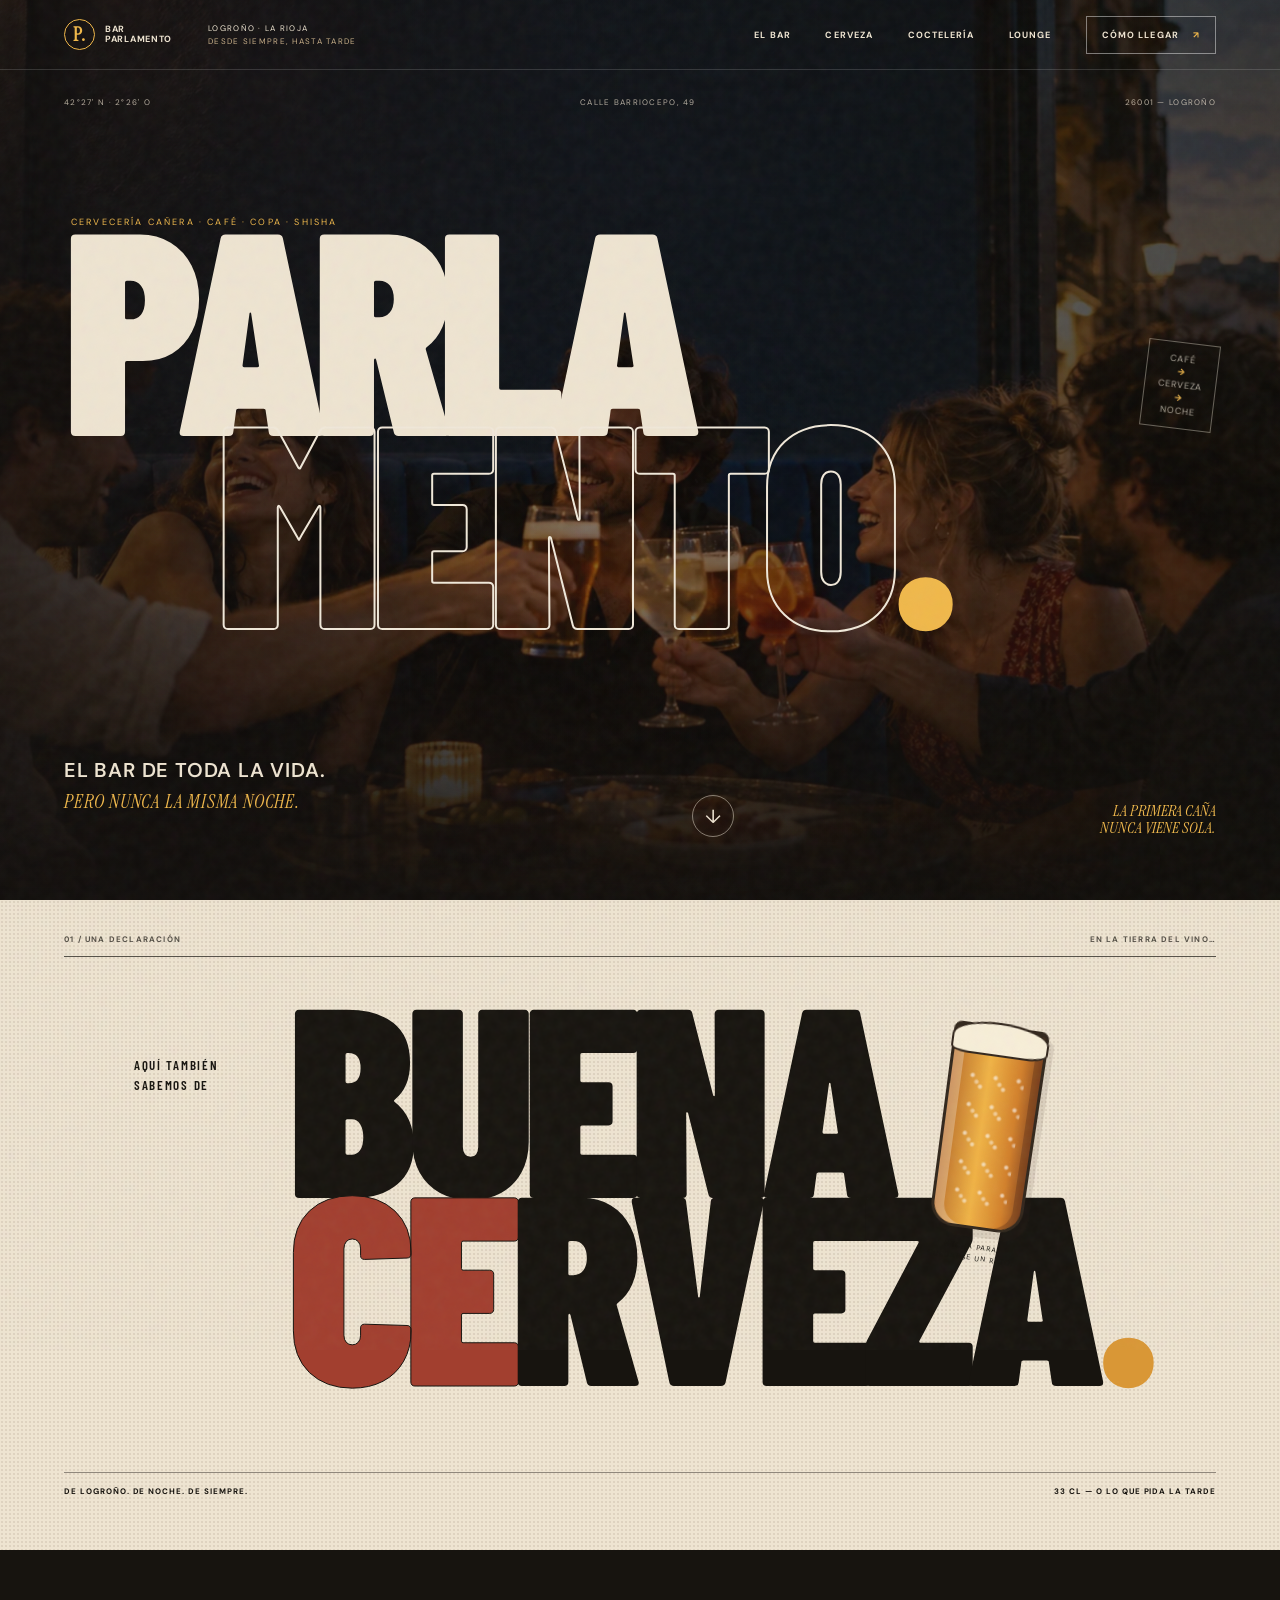
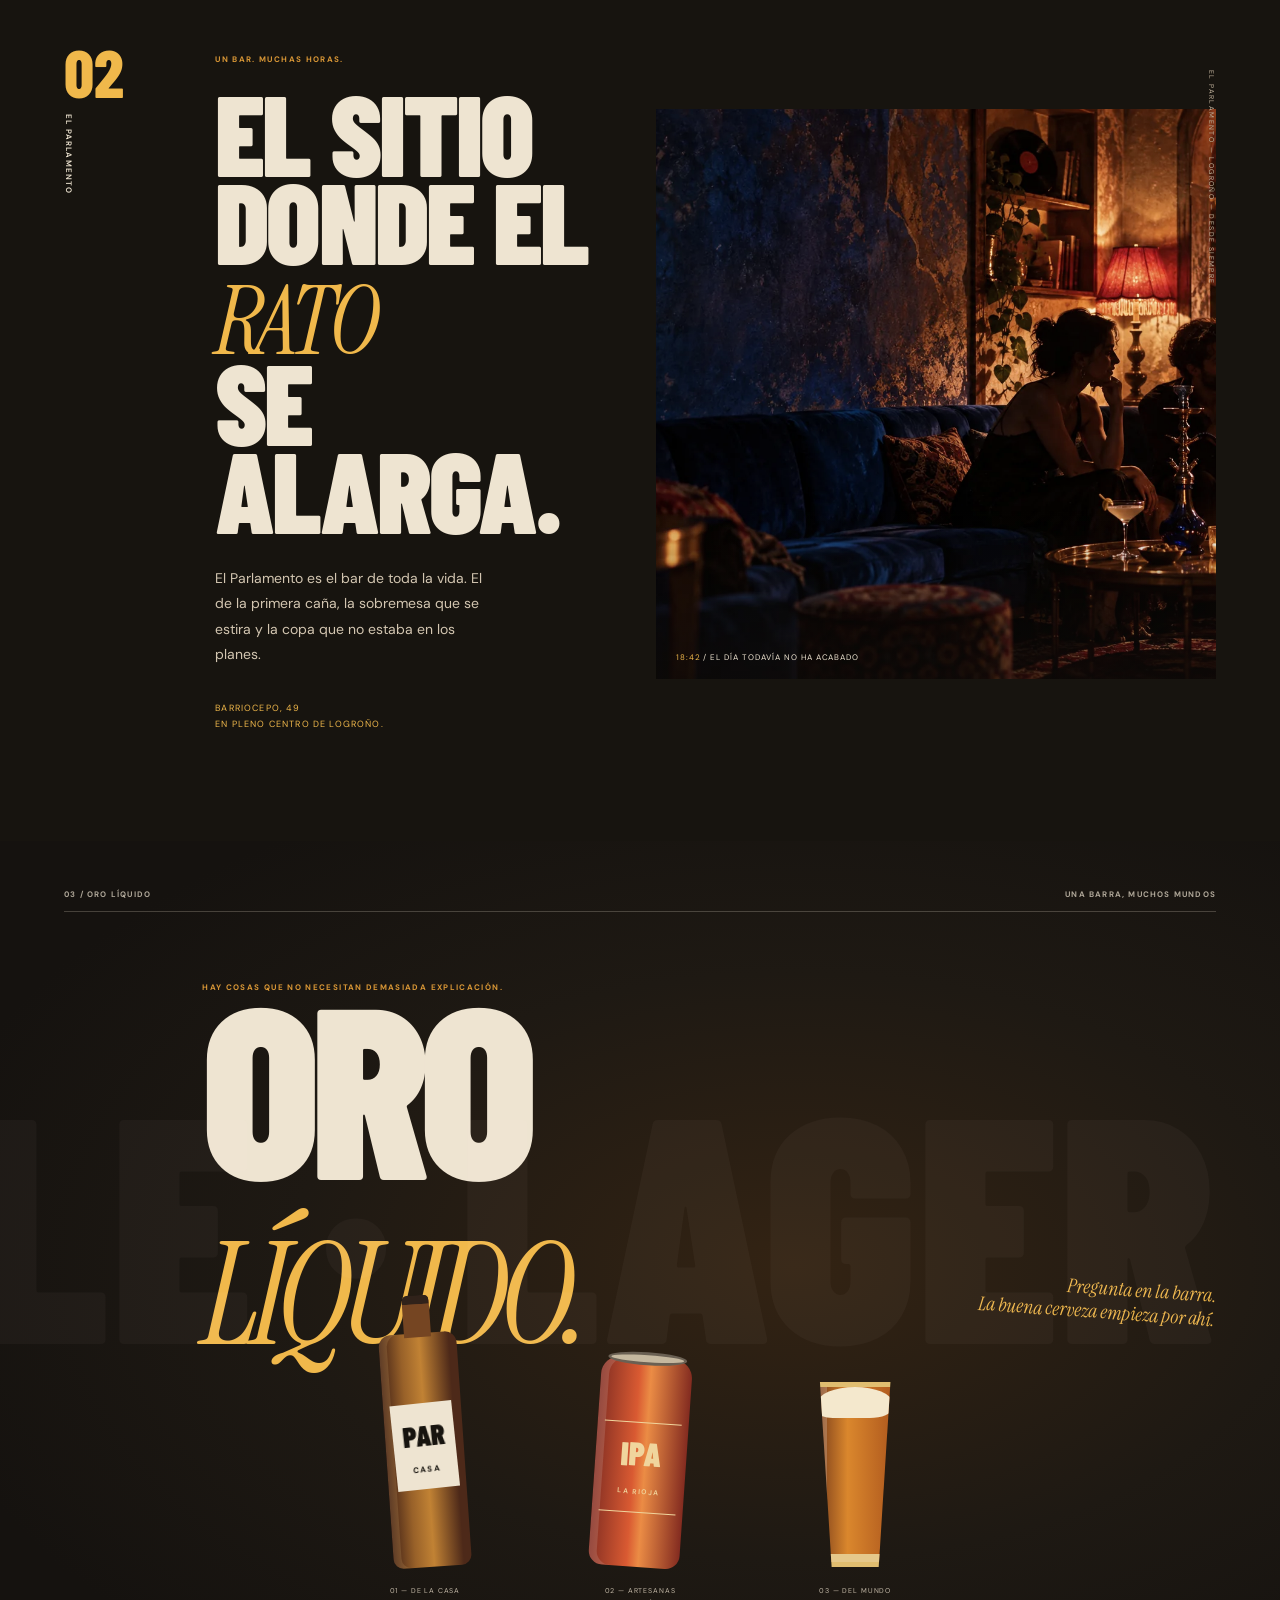
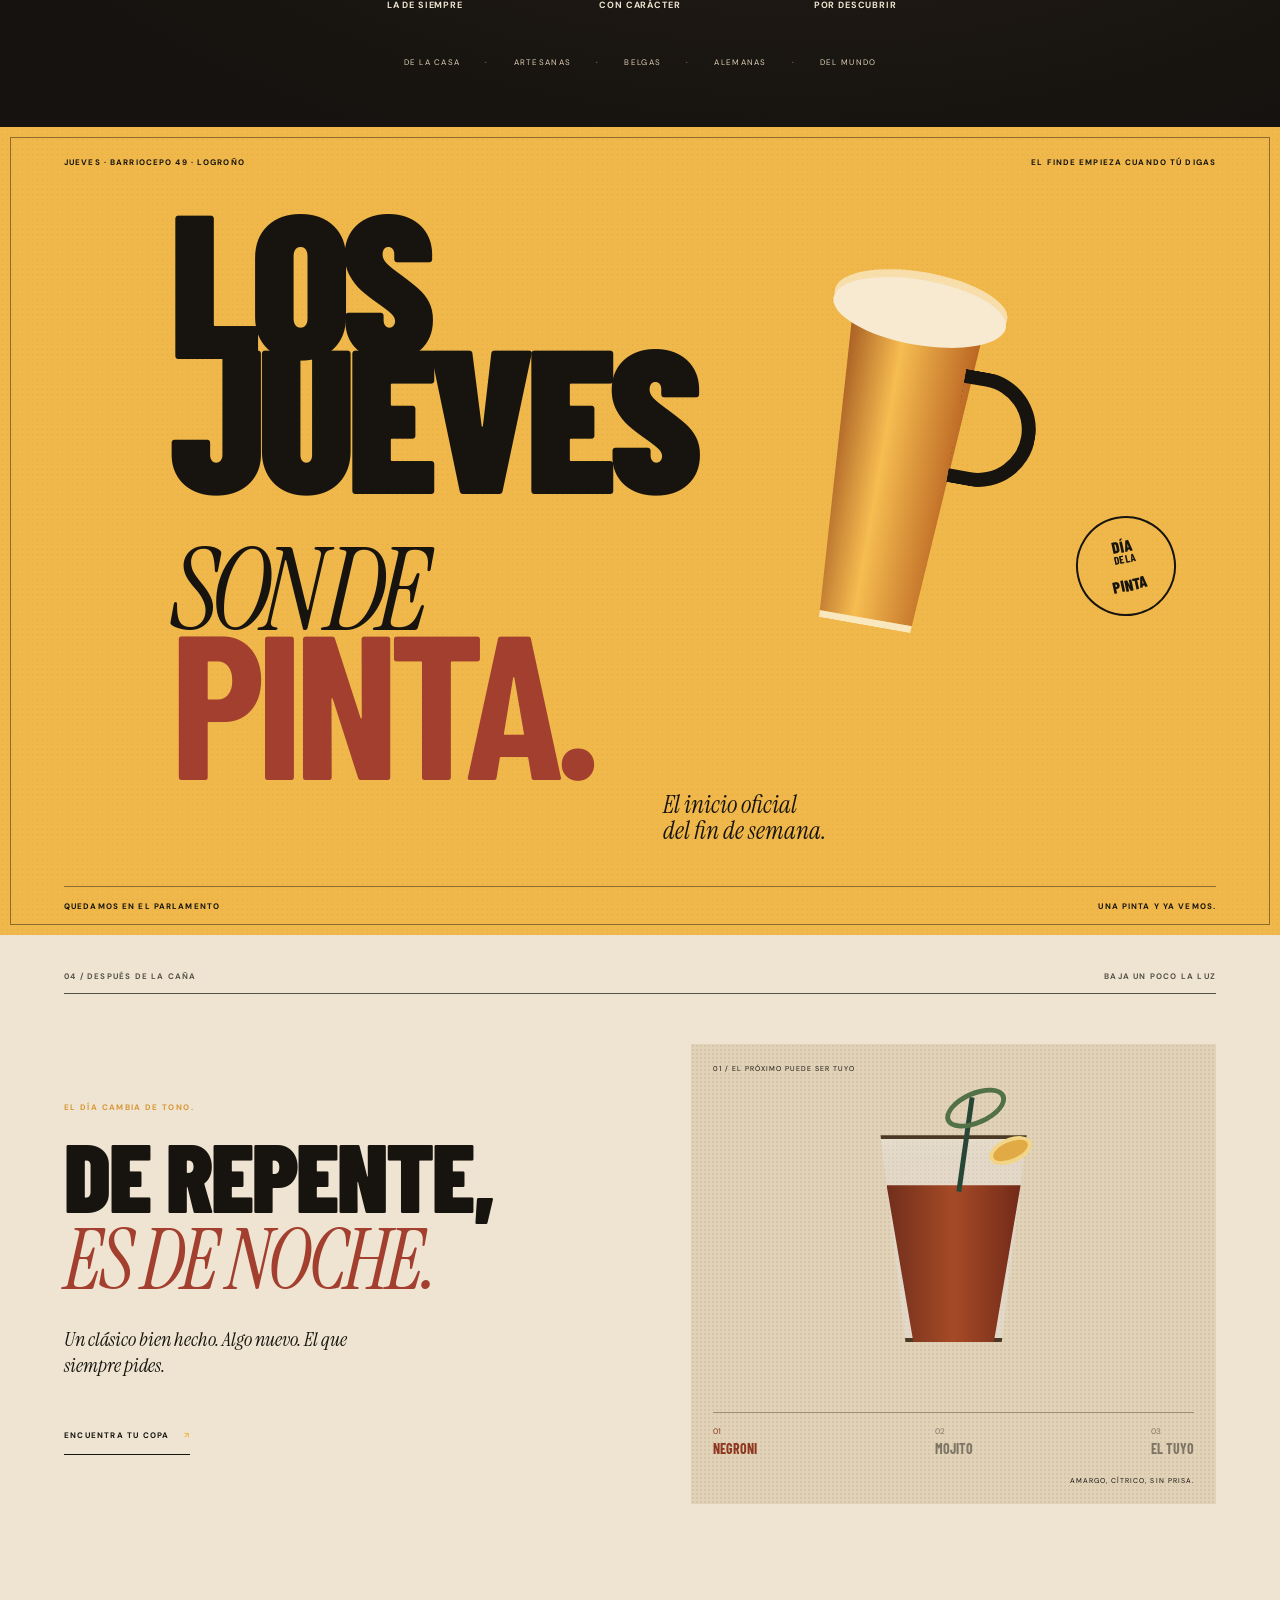
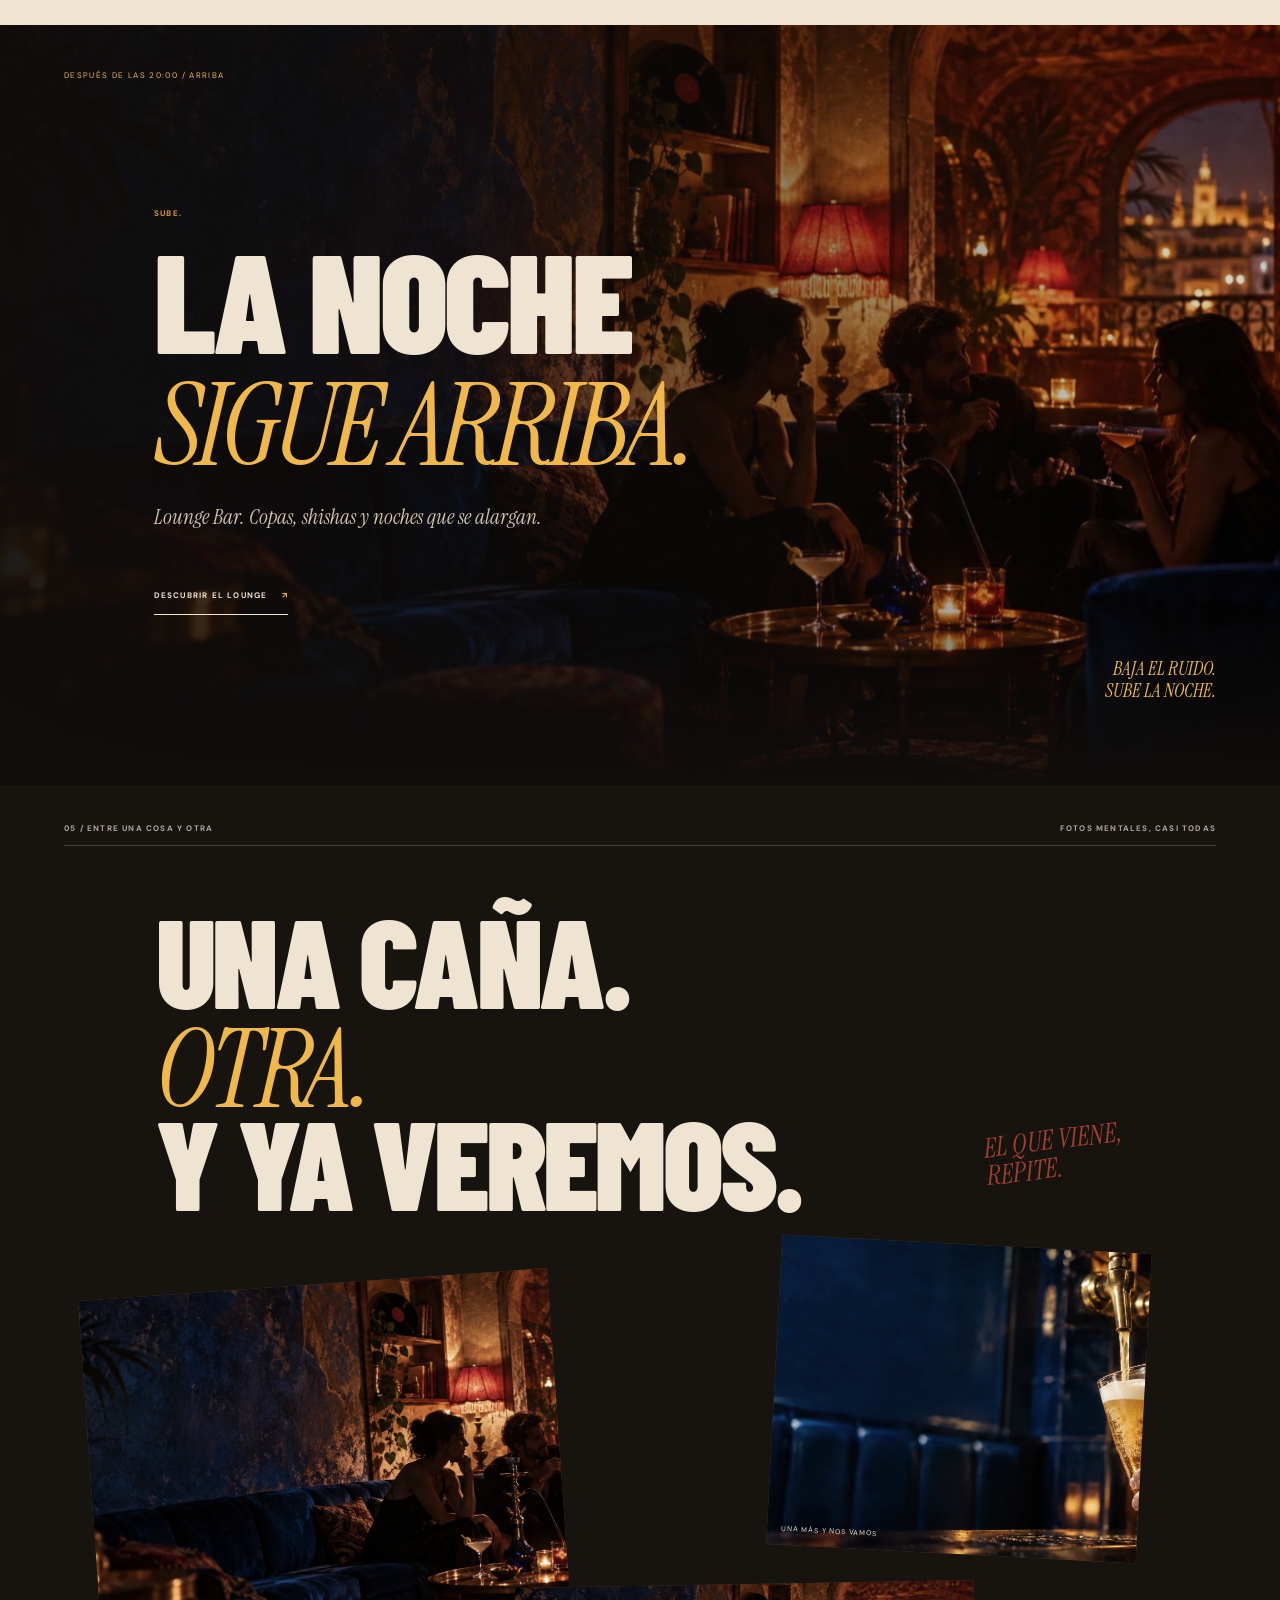
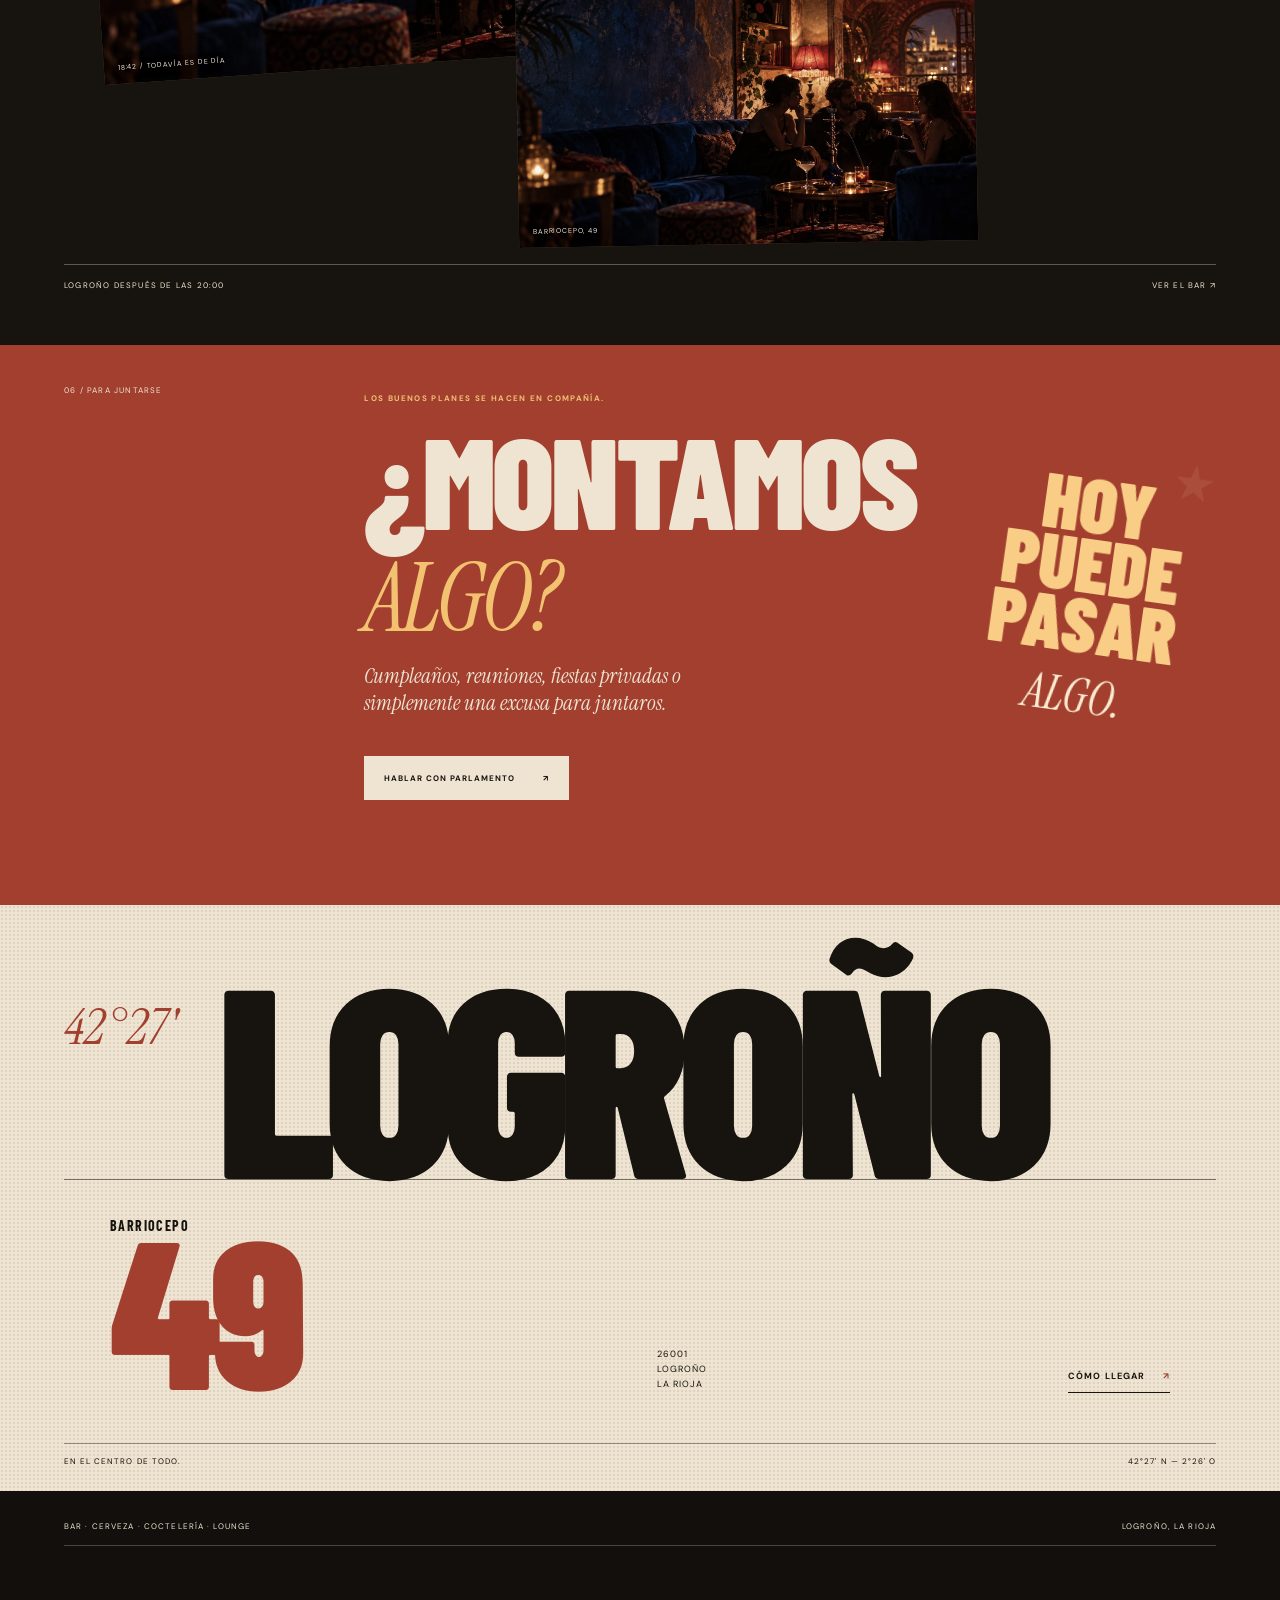
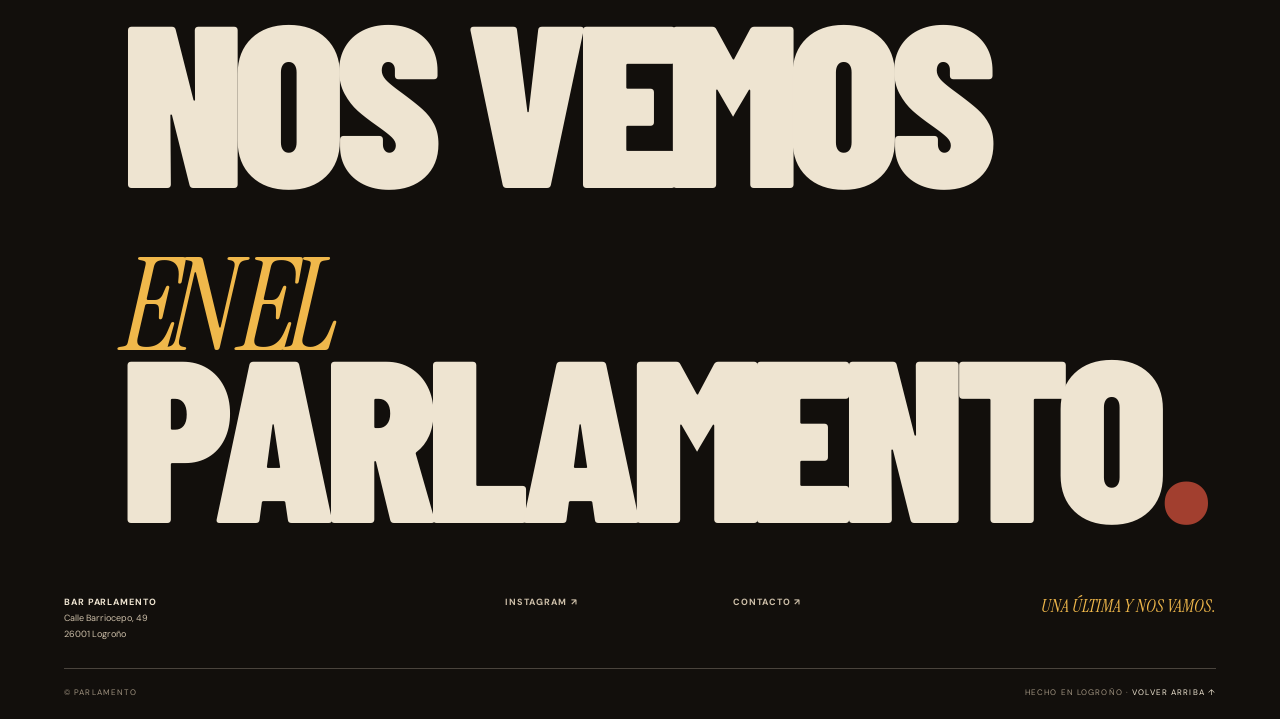
==== commit 6df4aa85: "Replace Bar Parlamento site with responsive beer landing page" ====
--- a/index.html
+++ b/index.html
@@ -1,52 +1,95 @@
 <!doctype html>
 <html lang="es">
 <head>
-  <meta charset="utf-8">
-  <meta name="viewport" content="width=device-width, initial-scale=1">
-  <meta name="theme-color" content="#10151d">
-  <meta name="description" content="Bar Parlamento en Logroño: cerveza de la casa, coctelería, terraza y lounge bar en Calle Barriocepo 49.">
-  <title>El bar de siempre, otra vez · Bar Parlamento, Logroño</title>
-  <link rel="icon" type="image/svg+xml" href="./assets/favicon.svg">
-  <link rel="preconnect" href="https://fonts.googleapis.com">
-  <link rel="preconnect" href="https://fonts.gstatic.com" crossorigin>
-  <link href="https://fonts.googleapis.com/css2?family=Instrument+Serif:ital@0;1&family=Manrope:wght@400;500;600;700;800&display=swap" rel="stylesheet">
-  <link rel="stylesheet" href="./styles-v2.css">
-  <script defer src="./script.js"></script>
-  <script type="application/ld+json">{"@context":"https://schema.org","@type":"BarOrPub","name":"Bar Parlamento","telephone":"+34633503814","address":{"@type":"PostalAddress","streetAddress":"Calle Barriocepo, 49","postalCode":"26001","addressLocality":"Logroño","addressRegion":"La Rioja","addressCountry":"ES"}}</script>
+  <meta charset="UTF-8" />
+  <meta name="viewport" content="width=device-width, initial-scale=1" />
+  <meta name="theme-color" content="#16130f" />
+  <meta name="description" content="Bar Parlamento. Cervecería cañera, de rock & roll, café, copa y shisha. Barriocepo 49, Logroño." />
+  <meta property="og:title" content="Bar Parlamento — Logroño" />
+  <meta property="og:description" content="El bar de toda la vida. Pero nunca la misma noche." />
+  <meta property="og:type" content="website" />
+  <meta property="og:image" content="assets/tiradores.webp" />
+  <title>Bar Parlamento — Logroño · Café, cerveza y noche</title>
+  <link rel="preconnect" href="https://fonts.googleapis.com" />
+  <link rel="preconnect" href="https://fonts.gstatic.com" crossorigin />
+  <link href="https://fonts.googleapis.com/css2?family=Barlow+Condensed:wght@500;600;700;800;900&family=DM+Sans:wght@400;500;600;700&family=Instrument+Serif:ital@0;1&display=swap" rel="stylesheet" />
+  <link rel="stylesheet" href="styles.css" />
 </head>
-<body class="dark">
-  <a class="skip-link" href="#main">Saltar al contenido</a>
-  <header class="site-header">
-    <a class="brand" href="./index.html" aria-label="Bar Parlamento, inicio"><span>Bar</span><strong>Parlamento<span class="brand-dot">.</span></strong></a>
-    <nav class="desktop-nav" aria-label="Navegación principal"><a href="./index.html" aria-current="page">El bar</a><a href="./cerveceria.html">Cervecería</a><a href="./cocteleria.html">Coctelería</a><a href="./lounge.html">Lounge Bar</a><a href="./contacto.html">Contacto</a></nav>
-    <a class="header-visit" href="./contacto.html">VEN A VERNOS <span aria-hidden="true">↗</span></a>
-    <button class="menu-toggle" type="button" aria-expanded="false" aria-controls="mobile-menu" aria-label="Abrir menú"><span></span><span></span></button>
+<body>
+  <div class="grain" aria-hidden="true"></div>
+  <header class="topbar">
+    <a class="wordmark" href="#inicio" aria-label="Parlamento, inicio"><span class="mark">P.</span><span>BAR<br />PARLAMENTO</span></a>
+    <div class="top-meta">LOGROÑO · LA RIOJA<br /><span>DESDE SIEMPRE, HASTA TARDE</span></div>
+    <button class="menu-toggle" aria-expanded="false" aria-controls="main-nav"><span></span><span></span><b>MENÚ</b></button>
+    <nav id="main-nav" class="nav" aria-label="Navegación principal">
+      <a href="#bar">EL BAR</a><a href="#cerveza">CERVEZA</a><a href="#cocteleria">COCTELERÍA</a><a href="#lounge">LOUNGE</a><a class="nav-cta" href="#llegar">CÓMO LLEGAR <span>↗</span></a>
+    </nav>
   </header>
-  <nav class="mobile-menu" id="mobile-menu" aria-label="Menú móvil" inert><a href="./index.html" aria-current="page">El bar</a><a href="./cerveceria.html">Cervecería</a><a href="./cocteleria.html">Coctelería</a><a href="./lounge.html">Lounge Bar</a><a href="./contacto.html">Contacto</a><a class="mobile-menu-meta" href="tel:+34633503814">633 503 814 ↗</a></nav>
-  <main id="main">
-  <section class="home-hero" aria-labelledby="home-title">
-    <img class="cover-image" src="./assets/plaza-azul.webp" alt="Escena editorial de amigos brindando en una terraza de asientos azules" fetchpriority="high">
-    <div class="hero-veil"></div>
-    <div class="home-hero-inner"><p class="hero-location">LOGROÑO · CALLE BARRIOCEPO 49 <span>DESDE LA PRIMERA CAÑA</span></p><h1 id="home-title">Parlamento<span>.</span></h1><div class="home-hero-bottom"><p>El bar de siempre.<br><em>El plan que se alarga.</em></p><a class="circle-arrow" href="#descubre" aria-label="Descubrir Bar Parlamento">↓</a><span>BAJA LA PERSIANA DEL DÍA.<br>SUBE EL VOLUMEN.</span></div></div>
-  </section>
 
-  <section class="opening-statement" id="descubre" aria-labelledby="opening-title"><div class="section-index">01 / UN LUGAR, MUCHOS MOMENTOS</div><div class="statement-layout"><h2 id="opening-title">En la tierra del vino,<br>hay una barra que <em>va a su ritmo.</em></h2><div><p>Parlamento es café sin prisa, cerveza bien tirada, terraza con conversación y cócteles que hacen que subas a la primera planta. Un bar de toda la vida con un punto cañero y de rock&roll.</p><a class="text-link" href="./contacto.html">ENCUÉNTRANOS EN BARRIOCEPO <span>↗</span></a></div></div></section>
+  <main>
+    <section class="hero" id="inicio" aria-labelledby="hero-title">
+      <img class="hero-photo" src="assets/plaza-azul.webp" alt="Una caña recién servida en la barra cálida del Parlamento" fetchpriority="high" />
+      <div class="hero-shade"></div>
+      <div class="beer-pour" aria-hidden="true"><svg viewBox="0 0 100 760" preserveAspectRatio="none"><path class="pour-shadow" pathLength="1" d="M52 0 C54 82 45 142 53 217 C61 292 42 353 51 431 C57 501 46 553 51 635"/><path class="pour-highlight" pathLength="1" d="M52 0 C54 82 45 142 53 217 C61 292 42 353 51 431 C57 501 46 553 51 635"/><path class="pour-splash" pathLength="1" d="M51 627 C37 634 28 646 19 659 M51 627 C62 634 73 645 84 657 M51 627 C49 640 50 650 49 666"/></svg></div>
+      <div class="hero-topline"><span>42°27' N · 2°26' O</span><span>CALLE BARRIOCEPO, 49</span><span>26001 — LOGROÑO</span></div>
+      <p class="hero-kicker">CERVECERÍA CAÑERA · CAFÉ · COPA · SHISHA</p>
+      <h1 id="hero-title" class="hero-title"><span>PARLA</span><span class="hero-second">MENTO<span class="hero-period">.</span></span></h1>
+      <div class="hero-bottom"><p>EL BAR DE TODA LA VIDA.<br /><em>PERO NUNCA LA MISMA NOCHE.</em></p><a class="round-link" href="#bar" aria-label="Bajar al contenido">↓</a><span class="hero-side">LA PRIMERA CAÑA<br />NUNCA VIENE SOLA.</span></div>
+      <div class="hero-stamp" aria-hidden="true">CAFÉ<br /><b>→</b><br />CERVEZA<br /><b>→</b><br />NOCHE</div>
+    </section>
 
-  <section class="worlds" aria-labelledby="worlds-title"><div class="worlds-heading"><span>02 / ELIGE TU MOMENTO</span><h2 id="worlds-title">Tres maneras de <em>quedarse.</em></h2></div><div class="worlds-grid">
-    <a class="world world-beer" href="./cerveceria.html"><img src="./assets/tiradores.webp" alt="Cerveza recién servida desde un tirador" loading="lazy"><span class="world-no">01 / EN LA BARRA</span><div><h3>Cerveza.</h3><p>De la casa, de barril y del mundo.</p><span class="world-cta">ENTRA EN LA CERVECERÍA ↗</span></div></a>
-    <a class="world world-cocktails" href="./cocteleria.html"><img src="./assets/cocteles.webp" alt="Dos cócteles sobre una barra de luz cálida" loading="lazy"><span class="world-no">02 / OTRA RONDA</span><div><h3>Cócteles.</h3><p>Los clásicos y los que llevan nuestra firma.</p><span class="world-cta">DESCUBRE LA CARTA ↗</span></div></a>
-    <a class="world world-lounge" href="./lounge.html"><img src="./assets/lounge-azul.webp" alt="Escena editorial de un lounge azul al anochecer" loading="lazy"><span class="world-no">03 / PRIMERA PLANTA</span><div><h3>Lounge.</h3><p>Sobremesa, shishas y la noche por delante.</p><span class="world-cta">SUBE AL LOUNGE ↗</span></div></a>
-  </div></section>
+    <section class="manifesto paper-section" id="bar">
+      <div class="section-label"><span>01 / UNA DECLARACIÓN</span><span>EN LA TIERRA DEL VINO…</span></div>
+      <div class="manifesto-content"><p class="manifesto-small">AQUÍ TAMBIÉN<br />SABEMOS DE</p><h2>BUENA<br /><i>CE</i>RVEZA<span>.</span></h2><figure class="beer-cutout"><div class="pint"><div class="foam"></div><div class="bubbles"></div></div><figcaption>HECHA PARA<br />QUEDARSE UN RATO.</figcaption></figure></div>
+      <div class="manifesto-foot"><span>DE LOGROÑO. DE NOCHE. DE SIEMPRE.</span><span>33 CL — O LO QUE PIDA LA TARDE</span></div>
+    </section>
 
-  <section class="home-hours" aria-labelledby="hours-title"><div class="home-hours-top"><span>DE LA PLAZA A LA PRIMERA PLANTA</span><span>EL RITMO LO PONES TÚ</span></div><h2 id="hours-title"><span>CAFÉ.</span><span>VERMÚ.</span><span>PINTA.</span><em>COPA.</em></h2><p>Empieza como quieras. Aquí nadie mira el reloj cuando la conversación va bien.</p></section>
+    <section class="story dark-section">
+      <div class="story-index">02<br /><span>EL PARLAMENTO</span></div>
+      <div class="story-copy"><p class="eyebrow">UN BAR. MUCHAS HORAS.</p><h2>EL SITIO<br />DONDE EL<br /><i>RATO</i><br />SE ALARGA.</h2><p class="story-text">El Parlamento es el bar de toda la vida. El de la primera caña, la sobremesa que se estira y la copa que no estaba en los planes.</p><p class="address-note">BARRIOCEPO, 49<br />EN PLENO CENTRO DE LOGROÑO.</p></div>
+      <figure class="story-photo"><img src="assets/lounge-azul.webp" alt="Luz de tarde y conversaciones alrededor de una cerveza" loading="lazy" /><figcaption><span>18:42</span> / EL DÍA TODAVÍA NO HA ACABADO</figcaption></figure>
+      <span class="story-vertical">EL PARLAMENTO — LOGROÑO — DESDE SIEMPRE</span>
+    </section>
 
-  <section class="thursday-feature" aria-labelledby="thursday-title"><div class="thursday-copy"><span>UNA TRADICIÓN DE BARRIO</span><h2 id="thursday-title">Los jueves<br>se piden <em>en pinta.</em></h2><p>La Plaza del Parlamento se llena de gente, terrazas y jarras de cerveza a precio reducido. Hay semanas que empiezan el jueves.</p><a class="solid-link" href="./cerveceria.html#jueves">EL DÍA DE LA PINTA <span>↗</span></a></div><div class="thursday-photo"><img src="./assets/plaza-azul.webp" alt="Amigos brindando con cerveza y cócteles en una terraza" loading="lazy"></div></section>
+    <section class="beer-section dark-section" id="cerveza">
+      <div class="section-label light-label"><span>03 / ORO LÍQUIDO</span><span>UNA BARRA, MUCHOS MUNDOS</span></div>
+      <div class="beer-heading"><p class="eyebrow">HAY COSAS QUE NO NECESITAN DEMASIADA EXPLICACIÓN.</p><h2>ORO<br /><i>LÍQUIDO.</i></h2><span class="beer-bg-type">IPA · ALE · LAGER</span></div>
+      <div class="beer-lineup" aria-label="Selección de cervezas"><article class="beer-object beer-one"><div class="bottle"><div class="bottle-neck"></div><div class="bottle-label">PAR<br /><small>CASA</small></div></div><p>01 — DE LA CASA<br /><b>LA DE SIEMPRE</b></p></article><article class="beer-object beer-two"><div class="can"><div class="can-top"></div><div class="can-label">IPA<br /><small>LA RIOJA</small></div></div><p>02 — ARTESANAS<br /><b>CON CARÁCTER</b></p></article><article class="beer-object beer-three"><div class="glass"><div class="glass-head"></div><div class="glass-ale"></div><div class="glass-foot"></div></div><p>03 — DEL MUNDO<br /><b>POR DESCUBRIR</b></p></article></div>
+      <div class="beer-categories"><span>DE LA CASA</span><span>ARTESANAS</span><span>BELGAS</span><span>ALEMANAS</span><span>DEL MUNDO</span></div>
+      <p class="beer-note">Pregunta en la barra.<br />La buena cerveza empieza por ahí.</p>
+    </section>
 
-  <section class="home-closing"><p>EL QUE VIENE, REPITE.</p><a href="./contacto.html">¿NOS VEMOS? <span>↗</span></a></section></main>
-  <footer class="site-footer">
-    <div class="footer-top"><p>La siguiente ronda<br>empieza en Barriocepo.</p><a href="./contacto.html">NOS VEMOS ALLÍ <span aria-hidden="true">↗</span></a></div>
-    <div class="footer-word">Parlamento<span>.</span></div>
-    <div class="footer-bottom"><span>BAR PARLAMENTO · CALLE BARRIOCEPO 49 · LOGROÑO</span><div><a href="./cerveceria.html">CERVEZA</a><a href="./cocteleria.html">CÓCTELES</a><a href="./lounge.html">LOUNGE</a><a href="https://www.instagram.com/barparlamento/" target="_blank" rel="noopener noreferrer">INSTAGRAM ↗</a></div><span>© <span id="year">2026</span></span></div>
-  </footer>
+    <section class="pinta-section">
+      <div class="pinta-top"><span>JUEVES · BARRIOCEPO 49 · LOGROÑO</span><span>EL FINDE EMPIEZA CUANDO TÚ DIGAS</span></div>
+      <div class="pinta-title"><h2>LOS<br />JUEVES<br /><em>SON DE</em><br /><strong>PINTA.</strong></h2><div class="poster-glass" aria-hidden="true"><div class="poster-foam"></div><div class="poster-beer"></div><div class="poster-handle"></div></div><div class="pinta-seal">DÍA<br /><b>DE LA</b><br />PINTA</div></div>
+      <p class="pinta-sub">El inicio oficial<br />del fin de semana.</p><div class="pinta-bottom"><span>QUEDAMOS EN EL PARLAMENTO</span><span>UNA PINTA Y YA VEMOS.</span></div>
+    </section>
+
+    <section class="cocktail-section" id="cocteleria">
+      <div class="section-label"><span>04 / DESPUÉS DE LA CAÑA</span><span>BAJA UN POCO LA LUZ</span></div>
+      <div class="cocktail-layout"><div class="cocktail-copy"><p class="eyebrow">EL DÍA CAMBIA DE TONO.</p><h2>DE REPENTE,<br /><i>ES DE NOCHE.</i></h2><p>Un clásico bien hecho. Algo nuevo. El que siempre pides.</p><a class="text-link" href="#contacto">ENCUENTRA TU COPA <span>↗</span></a></div><div class="cocktail-stage"><div class="drink"><span class="drink-pick"></span><span class="drink-glass"></span><span class="drink-liquid"></span><span class="drink-citrus"></span></div><span class="cocktail-caption">01 / EL PRÓXIMO PUEDE SER TUYO</span><div class="cocktail-controls"><button class="drink-choice active" data-drink="NEGRONI" data-note="AMARGO, CÍTRICO, SIN PRISA.">01 <span>NEGRONI</span></button><button class="drink-choice" data-drink="MOJITO" data-note="FRESCO. Y QUE SIGA LA NOCHE.">02 <span>MOJITO</span></button><button class="drink-choice" data-drink="TU CLÁSICO" data-note="PREGUNTA EN LA BARRA.">03 <span>EL TUYO</span></button></div><p class="drink-note">AMARGO, CÍTRICO, SIN PRISA.</p></div></div>
+    </section>
+
+    <section class="lounge-section" id="lounge">
+      <img src="assets/lounge-azul.webp" alt="La barra se enciende cuando llega la noche" loading="lazy" />
+      <div class="lounge-overlay"></div><div class="lounge-kicker">DESPUÉS DE LAS 20:00 / ARRIBA</div><div class="lounge-copy"><p class="eyebrow">SUBE.</p><h2>LA NOCHE<br /><i>SIGUE ARRIBA.</i></h2><p>Lounge Bar. Copas, shishas y noches que se alargan.</p><a href="#contacto" class="text-link">DESCUBRIR EL LOUNGE <span>↗</span></a></div><div class="lounge-side">BAJA EL RUIDO.<br />SUBE LA NOCHE.</div>
+    </section>
+
+    <section class="gallery-section dark-section">
+      <div class="section-label light-label"><span>05 / ENTRE UNA COSA Y OTRA</span><span>FOTOS MENTALES, CASI TODAS</span></div><div class="gallery-heading"><h2>UNA CAÑA.<br /><i>OTRA.</i><br />Y YA VEREMOS.</h2><p>EL QUE VIENE,<br />REPITE.</p></div>
+      <div class="gallery-wall"><figure class="gallery-shot shot-a"><img src="assets/lounge-azul.webp" alt="La barra del Parlamento al caer la tarde" loading="lazy" /><figcaption>18:42 / TODAVÍA ES DE DÍA</figcaption></figure><figure class="gallery-shot shot-b"><img src="assets/tiradores.webp" alt="Cerveza servida en un ambiente cálido" loading="lazy" /><figcaption>UNA MÁS Y NOS VAMOS</figcaption></figure><figure class="gallery-shot shot-c"><img src="assets/lounge-azul.webp" alt="Amigos y conversaciones en la cervecería" loading="lazy" /><figcaption>BARRIOCEPO, 49</figcaption></figure></div>
+      <div class="gallery-footer"><span>LOGROÑO DESPUÉS DE LAS 20:00</span><span>VER EL BAR ↗</span></div>
+    </section>
+
+    <section class="events-section" id="contacto">
+      <div class="events-index">06 / PARA JUNTARSE</div><div class="events-copy"><p class="eyebrow">LOS BUENOS PLANES SE HACEN EN COMPAÑÍA.</p><h2>¿MONTAMOS<br /><i>ALGO?</i></h2><p>Cumpleaños, reuniones, fiestas privadas o simplemente una excusa para juntaros.</p><a class="button-link" href="mailto:hola@barparlamento.com?subject=Un%20plan%20en%20Parlamento">HABLAR CON PARLAMENTO <span>↗</span></a></div><div class="events-art" aria-hidden="true"><span>HOY<br />PUEDE<br />PASAR<br /><i>ALGO.</i></span><b>★</b></div>
+    </section>
+
+    <section class="location-section" id="llegar"><div class="location-title"><span>42°27'</span><h2>LOGROÑO</h2></div><div class="location-address"><p>BARRIOCEPO<br /><b>49</b></p><span>26001<br />LOGROÑO<br />LA RIOJA</span><a href="https://maps.google.com/?q=Bar+Parlamento+Logro%C3%B1o" target="_blank" rel="noreferrer">CÓMO LLEGAR <b>↗</b></a></div><div class="location-bottom"><span>EN EL CENTRO DE TODO.</span><span>42°27' N — 2°26' O</span></div></section>
+  </main>
+
+  <footer class="footer"><div class="footer-top"><span>BAR · CERVEZA · COCTELERÍA · LOUNGE</span><span>LOGROÑO, LA RIOJA</span></div><h2>NOS VEMOS<br /><i>EN EL</i><br />PARLAMENTO<span>.</span></h2><div class="footer-info"><div><b>BAR PARLAMENTO</b><br />Calle Barriocepo, 49<br />26001 Logroño</div><a href="https://www.instagram.com/" target="_blank" rel="noreferrer">INSTAGRAM ↗</a><a href="mailto:hola@barparlamento.com">CONTACTO ↗</a><div class="footer-signoff">UNA ÚLTIMA Y NOS VAMOS.</div></div><div class="footer-base"><span>© PARLAMENTO</span><span>HECHO EN LOGROÑO · <a href="#inicio">VOLVER ARRIBA ↑</a></span></div></footer>
+  <script src="script.js"></script>
 </body>
-</html>+</html>
+
--- a/styles.css
+++ b/styles.css
@@ -0,0 +1,161 @@
+:root{--ink:#17140f;--ink2:#211b15;--paper:#eee4d1;--paper2:#e4d6bd;--amber:#d99736;--gold:#f0b84b;--red:#a23f2f;--muted:#a89c89;--display:'Barlow Condensed',Impact,sans-serif;--body:'DM Sans',Arial,sans-serif;--serif:'Instrument Serif',Georgia,serif;--gutter:clamp(22px,5vw,84px)}
+*{box-sizing:border-box}html{scroll-behavior:smooth;scroll-padding-top:74px}body{margin:0;background:var(--ink);color:var(--paper);font-family:var(--body);font-size:14px;overflow-x:hidden}a{color:inherit;text-decoration:none}button{font:inherit;color:inherit}.grain{pointer-events:none;position:fixed;inset:-50%;z-index:20;opacity:.085;background-image:url("data:image/svg+xml,%3Csvg viewBox='0 0 180 180' xmlns='http://www.w3.org/2000/svg'%3E%3Cfilter id='n'%3E%3CfeTurbulence type='fractalNoise' baseFrequency='.86' numOctaves='3' stitchTiles='stitch'/%3E%3C/filter%3E%3Crect width='100%25' height='100%25' filter='url(%23n)' opacity='.5'/%3E%3C/svg%3E");animation:grain .25s steps(2) infinite}@keyframes grain{0%{transform:translate(0,0)}50%{transform:translate(1%,1%)}100%{transform:translate(-1%,.5%)}}
+.topbar{height:70px;padding:0 var(--gutter);position:absolute;inset:0 0 auto;z-index:25;display:flex;align-items:center;gap:36px;border-bottom:1px solid #ffffff26}.wordmark{display:flex;align-items:center;gap:10px;font-size:9px;line-height:1.1;letter-spacing:.08em;font-weight:700}.mark{display:grid;place-items:center;width:31px;height:31px;border:1px solid var(--gold);border-radius:50%;color:var(--gold);font:700 19px var(--serif)}.top-meta{font-size:8px;line-height:1.55;letter-spacing:.16em;color:var(--paper)}.top-meta span{color:#c8af89}.nav{display:flex;align-items:center;gap:clamp(16px,2.7vw,46px);margin-left:auto;font-size:9px;font-weight:700;letter-spacing:.12em}.nav a{position:relative}.nav a:not(.nav-cta):after{content:'';height:1px;position:absolute;bottom:-6px;left:0;width:0;background:var(--gold);transition:width .25s}.nav a:hover:after{width:100%}.nav-cta{padding:12px 15px;border:1px solid #ffffff70}.nav-cta span,.text-link span{color:var(--gold);padding-left:11px}.menu-toggle{display:none}
+.hero{min-height:730px;height:100svh;max-height:1080px;position:relative;isolation:isolate;overflow:hidden;background:#201810}.hero-photo,.lounge-section>img{position:absolute;inset:0;width:100%;height:100%;object-fit:cover;object-position:center 57%;z-index:-2;animation:heroReveal 1.6s cubic-bezier(.2,.7,.1,1) both;transform:scale(1.025)}@keyframes heroReveal{from{transform:scale(1.13);filter:brightness(.65)}to{transform:scale(1.025);filter:brightness(1)}}.hero-shade{position:absolute;inset:0;z-index:-1;background:linear-gradient(90deg,#120f0ddd 0%,#130f0c83 46%,#100e0ab8 100%),linear-gradient(0deg,#110e0b 0%,transparent 35%,#110e0b52 100%)}.hero-topline{position:absolute;top:97px;left:var(--gutter);right:var(--gutter);display:flex;justify-content:space-between;font-size:8px;letter-spacing:.16em;color:#f2e6d2b8}.hero-kicker{position:absolute;left:calc(var(--gutter) + 7px);top:23%;font-size:9px;letter-spacing:.24em;color:var(--gold);animation:rise .8s .3s both}.hero-title{position:absolute;left:var(--gutter);top:25%;margin:0;font:900 clamp(130px,22.5vw,345px)/.67 var(--display);letter-spacing:-.055em;color:var(--paper);text-shadow:0 8px 50px #0005;animation:rise 1s .25s both}.hero-title>span{display:block}.hero-second{margin-left:clamp(36px,12vw,188px);color:transparent;-webkit-text-stroke:1px #f0e8d9d9}.hero-period{color:var(--gold);-webkit-text-stroke:0}.hero-bottom{position:absolute;bottom:clamp(38px,7vh,84px);left:var(--gutter);right:var(--gutter);display:flex;align-items:flex-end;justify-content:space-between}.hero-bottom p{font-size:clamp(14px,1.6vw,20px);letter-spacing:.04em;line-height:1.55;font-weight:600}.hero-bottom em{font:italic 19px var(--serif);color:var(--gold)}.round-link{width:42px;height:42px;border:1px solid #e9e0cf80;border-radius:50%;display:grid;place-items:center;font-size:19px;transition:.25s}.round-link:hover{background:var(--gold);color:var(--ink);transform:translateY(4px)}.hero-side{font:italic 16px/1.1 var(--serif);text-align:right;color:#f0b84b}.hero-stamp{position:absolute;right:var(--gutter);top:38%;font-size:9px;line-height:1.45;letter-spacing:.1em;color:#e9e0cfb7;text-align:center;border:1px solid #e9e0cf65;padding:10px 13px;transform:rotate(7deg)}.hero-stamp b{color:var(--gold)}@keyframes rise{from{opacity:0;transform:translateY(24px)}to{opacity:1;transform:translateY(0)}}
+.paper-section{color:var(--ink);background:var(--paper)}.manifesto{padding:34px var(--gutter) 27px;min-height:650px;position:relative;overflow:hidden;background-image:radial-gradient(#5d46351c .8px,transparent .8px);background-size:4px 4px}.section-label{display:flex;justify-content:space-between;border-bottom:1px solid currentColor;padding:0 0 12px;font-size:8px;font-weight:700;letter-spacing:.15em;opacity:.7}.manifesto-content{position:relative;max-width:1100px;margin:40px auto 45px;min-height:430px}.manifesto-small{position:absolute;top:46px;left:4%;font:600 13px/1.5 var(--display);letter-spacing:.13em}.manifesto h2{margin:0 0 0 18%;font:900 clamp(100px,21vw,280px)/.7 var(--display);letter-spacing:-.045em}.manifesto h2 i{font-style:normal;color:var(--red);-webkit-text-stroke:1px var(--ink)}.manifesto h2 span{color:var(--amber)}.beer-cutout{position:absolute;width:145px;right:12%;top:30px;margin:0;transform:rotate(8deg)}.beer-cutout figcaption{font-size:7px;letter-spacing:.15em;line-height:1.6;text-align:center;margin-top:10px}.pint{width:94px;height:205px;margin:auto;position:relative;border:3px solid #32271c;border-top-width:5px;border-radius:8px 8px 24px 24px;transform:perspective(280px) rotateX(-3deg);background:linear-gradient(90deg,#bb702b,#f0b346 42%,#d2802b 78%,#8e4c20);box-shadow:inset 10px 0 #fff4,inset -8px 0 #5c301866,6px 8px 0 #3123181a}.foam{position:absolute;top:-8px;left:-4px;right:-4px;height:33px;border-radius:48% 52% 23% 18%;background:#f7eed8;border:2px solid #33271d}.bubbles{position:absolute;inset:38px 15px 15px;background:radial-gradient(circle at 27% 27%,#fff9 1px,transparent 3px),radial-gradient(circle at 65% 63%,#fff8 1px,transparent 3px),radial-gradient(circle at 47% 48%,#fff7 1px,transparent 3px);background-size:23px 29px}.manifesto-foot{display:flex;justify-content:space-between;border-top:1px solid #17140f70;padding-top:13px;font-size:8px;font-weight:700;letter-spacing:.12em}
+.dark-section{background:var(--ink);color:var(--paper)}.story{min-height:760px;padding:96px var(--gutter) 100px;display:grid;grid-template-columns:100px minmax(270px,.82fr) 1.18fr;gap:clamp(22px,4vw,74px);position:relative;overflow:hidden}.story-index{font:800 66px/.8 var(--display);color:var(--gold)}.story-index span{display:block;margin-top:15px;font:600 8px var(--body);letter-spacing:.15em;writing-mode:vertical-rl;color:var(--paper)}.eyebrow{font-size:8px;letter-spacing:.17em;font-weight:700;color:var(--amber)}.story-copy h2,.cocktail-copy h2,.lounge-copy h2,.events-copy h2{font:900 clamp(61px,8.8vw,130px)/.78 var(--display);letter-spacing:-.025em;margin:25px 0 32px}.story-copy h2 i,.cocktail-copy h2 i,.lounge-copy h2 i,.events-copy h2 i{font:italic clamp(53px,7.4vw,110px)/.8 var(--serif);letter-spacing:-.04em;color:var(--gold)}.story-text{font-size:14px;line-height:1.8;max-width:280px;color:#d3c6b1}.address-note{margin-top:33px;color:var(--gold);font-size:9px;letter-spacing:.13em;line-height:1.8}.story-photo{position:relative;align-self:center;margin:0;height:570px;overflow:hidden}.story-photo:after{content:'';position:absolute;inset:0;background:linear-gradient(0deg,#130f0c87,transparent 30%)}.story-photo img{width:100%;height:100%;object-fit:cover;object-position:37% 50%;filter:saturate(.83);transition:transform .8s}.story-photo:hover img,.gallery-shot:hover img{transform:scale(1.04)}.story-photo figcaption{position:absolute;z-index:1;bottom:17px;left:20px;font-size:8px;letter-spacing:.12em}.story-photo figcaption span{color:var(--gold)}.story-vertical{position:absolute;right:var(--gutter);top:120px;writing-mode:vertical-rl;font-size:7px;letter-spacing:.2em;color:#bfb09a}
+.beer-section{padding:48px var(--gutter) 60px;min-height:810px;position:relative;overflow:hidden;background:radial-gradient(ellipse at 62% 48%,#332313 0%,#1e1913 45%,#15120f 80%)}.light-label{border-color:#eee4d152}.beer-heading{position:relative;margin:70px 0 0 12%;z-index:1}.beer-heading h2{font:900 clamp(100px,19vw,250px)/.67 var(--display);letter-spacing:-.04em;margin:10px 0}.beer-heading h2 i{font:italic clamp(65px,11vw,160px)/.8 var(--serif);color:var(--gold)}.beer-bg-type{position:absolute;font:900 clamp(120px,25vw,370px)/1 var(--display);color:#e9e0cf09;right:0;top:20%;white-space:nowrap}.beer-lineup{display:flex;align-items:end;justify-content:center;gap:clamp(26px,9vw,155px);position:relative;margin-top:-30px;z-index:2}.beer-object{min-width:100px;text-align:center}.beer-object p{font-size:7px;line-height:1.8;letter-spacing:.12em;color:#c4b9a8;margin:18px -20px}.beer-object p b{font-size:9px;color:var(--paper)}.bottle{width:78px;height:234px;position:relative;margin:auto;border-radius:12px 12px 10px 10px;background:linear-gradient(90deg,#452417,#986129 28%,#c18234 52%,#4d2919 90%);box-shadow:inset 8px 0 #f9d08225;transform:rotate(-4deg)}.bottle-neck{position:absolute;top:-38px;left:26px;width:27px;height:42px;background:#754522;border-radius:5px 5px 0 0;border-top:9px solid #30221a}.bottle-label{position:absolute;inset:70px 8px auto;height:86px;padding-top:19px;background:var(--paper);color:var(--ink);font:900 29px/.9 var(--display);transform:rotate(-2deg)}.bottle-label small{font:700 8px var(--body);letter-spacing:.15em}.can{width:91px;height:209px;border-radius:18px 18px 14px 14px;position:relative;margin:auto;background:linear-gradient(90deg,#852f23,#d95a32 42%,#eb8c45 55%,#832b20 100%);box-shadow:inset 8px 0 #fff2;transform:rotate(4deg)}.can-top{position:absolute;left:6px;right:6px;top:-6px;height:13px;border-radius:50%;background:#c5b89f;border:3px solid #6a6053}.can-label{position:absolute;top:64px;left:7px;right:7px;padding:16px 0;color:#f0d59d;border-block:1px solid #f0d59d;font:900 33px/.85 var(--display)}.can-label small{font:600 7px var(--body);letter-spacing:.2em}.glass{width:84px;height:185px;margin:0 auto;position:relative;clip-path:polygon(8% 0,92% 0,78% 100%,22% 100%);border:5px solid #e0bd70;background:linear-gradient(90deg,#7c3f1b,#da872d 40%,#b05a1e 100%);box-shadow:inset 9px 0 #fff3}.glass-head{position:absolute;top:0;height:31px;width:100%;background:#f4e8cd;border-radius:50% 50% 30% 20%}.glass-foot{position:absolute;bottom:0;width:100%;height:8px;background:#e5c88b}.beer-categories{display:flex;justify-content:center;gap:25px;margin-top:25px;font-size:8px;letter-spacing:.16em;color:#dfcfb5}.beer-categories span+span:before{content:'·';color:var(--gold);margin-right:25px}.beer-note{position:absolute;right:var(--gutter);top:47%;font:italic 19px/1.25 var(--serif);color:var(--gold);text-align:right;transform:rotate(4deg)}
+.pinta-section{color:var(--ink);background:var(--gold);padding:30px var(--gutter) 24px;min-height:670px;overflow:hidden;position:relative;background-image:radial-gradient(#472c1919 .8px,transparent .8px);background-size:5px 5px}.pinta-section:before{content:'';position:absolute;inset:10px;border:1px solid #20170f7a;pointer-events:none}.pinta-top,.pinta-bottom{display:flex;justify-content:space-between;font-size:8px;font-weight:700;letter-spacing:.14em;position:relative;z-index:2}.pinta-title{position:relative;width:min(940px,88%);margin:43px auto 0}.pinta-title h2{font:900 clamp(88px,16vw,220px)/.66 var(--display);letter-spacing:-.045em;margin:0;position:relative;z-index:2}.pinta-title h2 em{font:italic clamp(52px,9vw,130px)/.7 var(--serif);font-weight:400}.pinta-title h2 strong{color:var(--red)}.poster-glass{position:absolute;z-index:1;right:12%;top:3%;height:400px;width:220px;transform:rotate(10deg)}.poster-beer{position:absolute;bottom:0;left:40px;right:15px;height:330px;clip-path:polygon(9% 0,91% 0,78% 100%,22% 100%);background:linear-gradient(90deg,#9d4f1c,#f6bd51 42%,#b35b1d);border:7px solid #f9e8bd}.poster-foam{position:absolute;z-index:1;left:35px;right:10px;top:50px;height:65px;border-radius:50%;background:#f7ead0;box-shadow:0 -8px 0 #fff8}.poster-handle{position:absolute;right:-38px;top:130px;width:80px;height:115px;border:14px solid var(--ink);border-left:0;border-radius:0 60px 60px 0}.pinta-seal{position:absolute;right:-7%;top:55%;z-index:3;border:2px solid var(--ink);border-radius:50%;width:100px;height:100px;display:grid;align-content:center;text-align:center;transform:rotate(-12deg);font:800 16px/.9 var(--display)}.pinta-seal b{font-size:11px}.pinta-sub{position:relative;z-index:2;margin:26px 0 42px 52%;font:italic 25px/1.05 var(--serif)}.pinta-bottom{border-top:1px solid #1b160f77;padding-top:14px}
+.cocktail-section{min-height:690px;background:var(--paper);color:var(--ink);padding:36px var(--gutter) 80px;position:relative}.cocktail-layout{display:grid;grid-template-columns:1fr 1fr;gap:8vw;align-items:center;max-width:1250px;margin:50px auto 0}.cocktail-copy h2{font-size:clamp(54px,7.6vw,108px)}.cocktail-copy h2 i{color:var(--red);font-size:clamp(48px,6.5vw,94px)}.cocktail-copy>p:not(.eyebrow){font:italic 20px var(--serif);max-width:340px}.text-link{display:inline-block;border-bottom:1px solid currentColor;padding:14px 0;font-size:8px;letter-spacing:.15em;font-weight:700;margin-top:18px}.cocktail-stage{min-height:460px;position:relative;background:#e1d2b8;display:grid;place-items:center;background-image:radial-gradient(#412f1c13 .8px,transparent .8px);background-size:4px 4px}.drink{position:absolute;top:53px;left:50%;width:190px;height:245px;transform:translateX(-50%);transition:filter .35s}.drink-glass{position:absolute;inset:38px 12px 0;clip-path:polygon(6% 0,94% 0,79% 100%,21% 100%);background:#ffffff52;border:4px solid #4b3925;filter:drop-shadow(10px 14px 12px #2c1e1830)}.drink-liquid{position:absolute;left:28px;right:28px;bottom:0;height:157px;clip-path:polygon(0 0,100% 0,80% 100%,20% 100%);background:linear-gradient(90deg,#712f1c,#a64a26 50%,#722a19)}.drink-pick{position:absolute;z-index:2;width:5px;height:95px;background:#284636;left:55%;top:0;transform:rotate(8deg)}.drink-pick:after{content:'';position:absolute;width:55px;height:24px;border:5px solid #527147;border-radius:50%;top:-7px;left:-25px;transform:rotate(-32deg)}.drink-citrus{position:absolute;z-index:3;width:45px;height:25px;background:#e1aa44;border:4px solid #f2d586;border-radius:50%;top:41px;right:16px;transform:rotate(-23deg)}.cocktail-caption{position:absolute;left:22px;top:20px;font-size:7px;letter-spacing:.14em}.cocktail-controls{position:absolute;bottom:47px;left:22px;right:22px;border-top:1px solid #33281b66;display:flex;justify-content:space-between;padding-top:13px}.drink-choice{border:0;background:none;padding:0;opacity:.48;text-align:left;font-size:8px;cursor:pointer}.drink-choice span{display:block;font:700 14px var(--display);margin-top:4px}.drink-choice.active{opacity:1;color:#8d371f}.drink-note{position:absolute;bottom:19px;right:22px;margin:0;font-size:7px;letter-spacing:.15em}
+.lounge-section{height:760px;position:relative;isolation:isolate;overflow:hidden;background:#100e0c}.lounge-section>img{z-index:-2;object-position:center 50%;filter:brightness(.62) saturate(.72)}.lounge-overlay{position:absolute;inset:0;z-index:-1;background:linear-gradient(90deg,#100d0bf2 0%,#100d0b96 48%,#100d0b20 100%),linear-gradient(0deg,#100d0b 0%,transparent 23%)}.lounge-kicker{position:absolute;top:45px;left:var(--gutter);font-size:8px;letter-spacing:.17em;color:var(--gold)}.lounge-copy{position:absolute;left:12%;top:23%}.lounge-copy h2{font-size:clamp(75px,11vw,160px)}.lounge-copy h2 i{font-size:clamp(59px,9vw,130px)}.lounge-copy>p:not(.eyebrow){font:italic 21px var(--serif);color:#d1c2ad}.lounge-copy .text-link{margin-top:24px}.lounge-side{position:absolute;right:var(--gutter);bottom:82px;font:italic 19px/1.2 var(--serif);color:var(--gold);text-align:right}
+.gallery-section{padding:38px var(--gutter) 55px;min-height:1040px;overflow:hidden}.gallery-heading{display:flex;align-items:end;justify-content:space-between;margin:65px 8% 10px}.gallery-heading h2{font:900 clamp(68px,9.8vw,142px)/.77 var(--display);letter-spacing:-.03em;margin:0}.gallery-heading h2 i{font:italic clamp(58px,8.5vw,120px)/.8 var(--serif);color:var(--gold)}.gallery-heading>p{font:italic 27px/1.05 var(--serif);color:var(--red);transform:rotate(-7deg)}.gallery-wall{height:600px;position:relative;max-width:1120px;margin:35px auto 20px}.gallery-shot{position:absolute;margin:0;overflow:hidden;background:#423322}.gallery-shot img{width:100%;height:100%;object-fit:cover;filter:saturate(.72);transition:transform .8s}.gallery-shot figcaption{position:absolute;bottom:12px;left:14px;font-size:7px;letter-spacing:.12em;text-shadow:0 2px 8px #000}.shot-a{width:42%;height:385px;left:1%;top:40px;transform:rotate(-4deg)}.shot-a img{object-position:22% center}.shot-b{width:33%;height:310px;right:5%;top:0;transform:rotate(3deg);z-index:2}.shot-b img{object-position:10% center}.shot-c{width:41%;height:260px;left:39%;bottom:0;transform:rotate(-1deg);z-index:3}.shot-c img{object-position:62% center}.gallery-footer{display:flex;justify-content:space-between;border-top:1px solid #eee4cf54;padding-top:15px;font-size:8px;letter-spacing:.15em}
+.events-section{background:var(--red);color:var(--paper);padding:40px var(--gutter) 90px;min-height:560px;display:grid;grid-template-columns:1fr 2fr 1fr;gap:40px;position:relative;overflow:hidden}.events-index{font-size:8px;letter-spacing:.15em}.events-copy{position:relative;z-index:2}.events-copy .eyebrow{color:#f0c074}.events-copy h2{font-size:clamp(75px,10vw,145px);margin:27px 0}.events-copy h2 i{color:#f3c270}.events-copy>p:not(.eyebrow){font:italic 21px/1.3 var(--serif);max-width:360px}.button-link{display:inline-flex;align-items:center;gap:28px;background:var(--paper);color:var(--ink);padding:17px 20px;margin-top:17px;font-size:8px;font-weight:700;letter-spacing:.12em;transition:background .25s,color .25s}.button-link:hover{background:var(--ink);color:var(--paper)}.events-art{align-self:center;justify-self:center;position:relative;transform:rotate(8deg);font:900 clamp(40px,6vw,86px)/.78 var(--display);color:#f0bd6c;text-align:center;mix-blend-mode:screen}.events-art i{font:italic 48px var(--serif);color:#f6e5c6}.events-art b{position:absolute;right:-20px;top:-36px;font:50px var(--serif);color:var(--ink)}
+.location-section{background:var(--paper);color:var(--ink);padding:70px var(--gutter) 28px;min-height:520px;position:relative;background-image:radial-gradient(#5d46351c .8px,transparent .8px);background-size:4px 4px}.location-title{display:flex;align-items:start;gap:3vw;border-bottom:1px solid #17140f8c;padding-bottom:10px}.location-title span{font:italic clamp(25px,4vw,57px) var(--serif);color:var(--red);padding-top:18px}.location-title h2{font:900 clamp(100px,21vw,295px)/.72 var(--display);letter-spacing:-.045em;margin:0}.location-address{display:flex;align-items:end;justify-content:space-between;margin:38px 4% 70px}.location-address p{font:700 14px/1.1 var(--display);letter-spacing:.1em;margin:0}.location-address p b{font:900 clamp(90px,17vw,210px)/.7 var(--display);letter-spacing:-.05em;color:var(--red)}.location-address>span{font-size:9px;letter-spacing:.12em;line-height:1.7}.location-address>a{font-size:9px;font-weight:700;letter-spacing:.13em;border-bottom:1px solid;padding-bottom:10px}.location-address>a b{color:var(--red);padding-left:14px}.location-bottom{position:absolute;bottom:25px;left:var(--gutter);right:var(--gutter);display:flex;justify-content:space-between;border-top:1px solid #17140f6b;padding-top:12px;font-size:8px;letter-spacing:.13em}
+.footer{background:#120f0c;color:var(--paper);padding:30px var(--gutter) 22px;overflow:hidden}.footer-top,.footer-base{display:flex;justify-content:space-between;border-bottom:1px solid #eee4cf40;padding-bottom:14px;font-size:8px;letter-spacing:.14em}.footer h2{font:900 clamp(90px,18vw,255px)/.7 var(--display);letter-spacing:-.045em;margin:70px 5% 64px}.footer h2 i{font:italic clamp(58px,10vw,142px)/.7 var(--serif);color:var(--gold)}.footer h2>span{color:var(--red)}.footer-info{display:grid;grid-template-columns:2fr 1fr 1fr 1.2fr;gap:15px;border-bottom:1px solid #eee4cf40;padding:18px 0 25px;font-size:9px;line-height:1.8;color:#cdbfa9}.footer-info b{color:var(--paper);letter-spacing:.1em}.footer-info>a{letter-spacing:.12em;font-weight:700}.footer-signoff{font:italic 18px var(--serif);text-align:right;color:var(--gold)}.footer-base{border:0;padding:18px 0 0;color:#9f927f}.footer-base a{color:var(--paper)}
+.reveal{opacity:0;transform:translateY(22px);transition:opacity .8s ease,transform .8s ease}.reveal.in-view{opacity:1;transform:none}
+@media(max-width:900px){.topbar{gap:18px}.top-meta{display:none}.nav{gap:15px}.nav{font-size:8px}.nav-cta{padding:10px}.story{grid-template-columns:62px .9fr 1.1fr;gap:22px;padding-top:72px}.story-photo{height:490px}.story-copy h2{font-size:clamp(58px,10vw,95px)}.story-copy h2 i{font-size:clamp(52px,9vw,86px)}.beer-note{top:53%;font-size:15px}.cocktail-layout{gap:4vw}.location-title h2{font-size:19vw}}
+@media(max-width:640px){.nav.open{z-index:30}}
+@media (max-width: 640px) {
+  :root { --gutter: 20px; }
+  .topbar { height: 60px; }
+  .top-meta { display: none; }
+  .menu-toggle { display: flex; position: relative; z-index: 31; margin-left: auto; align-items: center; gap: 8px; border: 0; background: none; font-size: 8px; letter-spacing: .12em; cursor: pointer; }
+  .menu-toggle span { position: absolute; right: 38px; width: 15px; height: 1px; background: var(--paper); transition: transform .25s; }
+  .menu-toggle span + span { transform: translateY(5px); }
+  .menu-toggle[aria-expanded="true"] span:first-child { transform: rotate(45deg); }
+  .menu-toggle[aria-expanded="true"] span + span { transform: rotate(-45deg); }
+  .menu-toggle b { margin-left: 23px; }
+  .nav { position: fixed; inset: 0; z-index: 30; display: flex; flex-direction: column; align-items: flex-start; justify-content: center; gap: 15px; padding: 30px var(--gutter); background: #17130f; opacity: 0; visibility: hidden; transition: opacity .25s, visibility .25s; }
+  .nav.open { opacity: 1; visibility: visible; }
+  .nav a { font: 800 45px/.9 var(--display); letter-spacing: -.02em; }
+  .nav .nav-cta { margin-top: 25px; font: 700 10px var(--body); letter-spacing: .12em; }
+  body.menu-open { overflow: hidden; }
+  .hero { height: 790px; min-height: 690px; max-height: 900px; }
+  .hero-photo { object-position: 39% center; }
+  .hero-shade { background: linear-gradient(90deg,#110e0bd9,#110e0b4f),linear-gradient(0deg,#110e0b,transparent 48%); }
+  .hero-topline { top: 79px; font-size: 6px; letter-spacing: .1em; }
+  .hero-topline span:nth-child(2) { display: none; }
+  .hero-kicker { top: 22%; font-size: 7px; }
+  .hero-title { top: 29%; left: 14px; font-size: clamp(118px,29vw,184px); line-height: .68; }
+  .hero-second { margin-left: 32px; }
+  .hero-stamp { top: 54%; right: 25px; font-size: 7px; }
+  .hero-bottom { bottom: 33px; align-items: center; }
+  .hero-bottom p { font-size: 13px; }
+  .hero-bottom em { font-size: 15px; }
+  .hero-side { display: none; }
+  .round-link { width: 38px; height: 38px; }
+  .manifesto { min-height: 555px; padding-top: 25px; }
+  .section-label { font-size: 7px; }
+  .manifesto-content { min-height: 390px; margin: 38px auto 30px; }
+  .manifesto-small { top: 22px; left: 0; font-size: 10px; }
+  .manifesto h2 { margin: 82px 0 0; font-size: clamp(101px,25vw,160px); line-height: .73; }
+  .beer-cutout { top: 3px; right: 3%; transform: scale(.72) rotate(8deg); transform-origin: top right; }
+  .manifesto-foot { gap: 15px; font-size: 6px; }
+  .manifesto-foot span:last-child { text-align: right; }
+  .story { display: flex; flex-direction: column; gap: 10px; padding: 48px var(--gutter) 60px; }
+  .story-index { font-size: 48px; }
+  .story-index span { display: inline; margin-left: 8px; writing-mode: initial; font-size: 7px; }
+  .story-copy h2 { margin: 17px 0 22px; font-size: clamp(80px,20vw,120px); }
+  .story-copy h2 i { font-size: clamp(72px,18vw,106px); }
+  .story-text { max-width: 280px; font-size: 13px; }
+  .address-note { margin: 18px 0 5px; }
+  .story-photo { width: 100%; height: 350px; margin-top: 18px; }
+  .story-vertical { display: none; }
+  .beer-section { min-height: 830px; padding: 28px var(--gutter) 42px; }
+  .beer-heading { margin: 65px 0 0; }
+  .beer-heading h2 { font-size: clamp(115px,27vw,180px); }
+  .beer-heading h2 i { font-size: clamp(77px,17vw,115px); }
+  .beer-heading .eyebrow { max-width: 220px; line-height: 1.6; }
+  .beer-lineup { justify-content: space-between; gap: 14px; margin-top: 10px; }
+  .beer-object { min-width: 80px; }
+  .bottle { margin-bottom: 0; transform: scale(.82) rotate(-4deg); transform-origin: bottom center; }
+  .can { margin-bottom: 0; transform: scale(.84) rotate(4deg); transform-origin: bottom center; }
+  .glass { margin-bottom: 0; transform: scale(.82); transform-origin: bottom center; }
+  .beer-object p { margin: 13px -6px; font-size: 6px; }
+  .beer-object p b { font-size: 7px; }
+  .beer-note { position: static; margin: 15px 0 0; transform: none; text-align: left; font-size: 17px; }
+  .beer-categories { justify-content: flex-start; flex-wrap: wrap; gap: 10px 14px; margin-top: 22px; font-size: 7px; }
+  .beer-categories span + span:before { margin-right: 14px; }
+  .pinta-section { min-height: 585px; padding: 25px var(--gutter) 22px; }
+  .pinta-top { gap: 14px; font-size: 6px; }
+  .pinta-top span:last-child { text-align: right; }
+  .pinta-title { width: 100%; margin-top: 55px; }
+  .pinta-title h2 { font-size: clamp(95px,22vw,150px); }
+  .pinta-title h2 em { font-size: clamp(59px,14vw,95px); }
+  .poster-glass { top: 15%; right: 0; width: 155px; height: 305px; opacity: .83; }
+  .poster-beer { right: 10px; left: 23px; height: 245px; border-width: 4px; }
+  .poster-foam { top: 51px; right: 6px; left: 21px; height: 42px; }
+  .poster-handle { top: 104px; right: -19px; width: 46px; height: 83px; border-width: 8px; }
+  .pinta-seal { top: 60%; right: -5px; width: 68px; height: 68px; font-size: 11px; }
+  .pinta-seal b { font-size: 8px; }
+  .pinta-sub { margin: 30px 0 40px 48%; font-size: 20px; }
+  .pinta-bottom { font-size: 6px; }
+  .cocktail-section { padding-top: 27px; padding-bottom: 45px; }
+  .cocktail-layout { display: block; margin-top: 38px; }
+  .cocktail-copy h2 { margin: 20px 0; font-size: 58px; }
+  .cocktail-copy h2 i { font-size: 51px; }
+  .cocktail-copy > p:not(.eyebrow) { font-size: 18px; }
+  .cocktail-stage { min-height: 425px; height: 425px; margin-top: 30px; }
+  .drink { top: 42px; transform: translateX(-50%) scale(.88); transform-origin: top center; }
+  .cocktail-controls { bottom: 47px; }
+  .lounge-section { height: 680px; }
+  .lounge-section > img { object-position: 35% center; }
+  .lounge-overlay { background: linear-gradient(90deg,#100d0bd9,#100d0b3d),linear-gradient(0deg,#100d0b,transparent 40%); }
+  .lounge-kicker { top: 30px; font-size: 7px; }
+  .lounge-copy { top: 29%; right: 12px; left: var(--gutter); }
+  .lounge-copy h2 { margin: 20px 0; font-size: clamp(74px,16vw,105px); }
+  .lounge-copy h2 i { font-size: clamp(53px,12vw,79px); }
+  .lounge-copy > p:not(.eyebrow) { max-width: 250px; font-size: 18px; line-height: 1.3; }
+  .lounge-side { right: var(--gutter); bottom: 48px; font-size: 15px; }
+  .gallery-section { min-height: 830px; padding-top: 28px; }
+  .gallery-heading { display: block; margin: 52px 0 0; }
+  .gallery-heading h2 { font-size: clamp(69px,16vw,108px); }
+  .gallery-heading h2 i { font-size: clamp(56px,13vw,88px); }
+  .gallery-heading > p { margin: -10px 0 0 64%; font-size: 21px; }
+  .gallery-wall { height: 480px; margin-top: 0; }
+  .shot-a { top: 30px; left: 0; width: 63%; height: 285px; }
+  .shot-b { top: 0; right: 0; width: 56%; height: 220px; }
+  .shot-c { bottom: 5px; left: 26%; width: 67%; height: 220px; }
+  .gallery-shot figcaption, .gallery-footer { font-size: 6px; }
+  .events-section { display: block; min-height: 590px; padding: 27px var(--gutter) 58px; }
+  .events-copy { margin-top: 50px; }
+  .events-copy h2 { margin: 24px 0; font-size: clamp(68px,19vw,94px); }
+  .events-copy > p:not(.eyebrow) { max-width: 300px; font-size: 19px; }
+  .events-art { position: absolute; right: 24px; bottom: 25px; font-size: 40px; opacity: .65; }
+  .events-art i { font-size: 34px; }
+  .events-art b { font-size: 30px; }
+  .location-section { min-height: 400px; padding-top: 55px; }
+  .location-title { display: block; }
+  .location-title span { display: block; padding: 0 0 12px; }
+  .location-title h2 { font-size: 20vw; line-height: .78; }
+  .location-address { align-items: center; gap: 12px; margin: 28px 0 58px; }
+  .location-address p { font-size: 10px; }
+  .location-address p b { font-size: 100px; }
+  .location-address > span, .location-address > a { font-size: 7px; }
+  .location-address > a { white-space: nowrap; }
+  .location-bottom, .footer-top, .footer-base { font-size: 6px; }
+  .footer { padding-top: 25px; }
+  .footer h2 { margin: 59px 0 48px; font-size: clamp(70px,18vw,118px); }
+  .footer h2 i { font-size: 59px; }
+  .footer-info { grid-template-columns: 1fr 1fr; gap: 20px; font-size: 8px; }
+  .footer-signoff { text-align: left; }
+  .footer-base { gap: 15px; }
+  .footer-base span:last-child { text-align: right; }
+}
+@media(prefers-reduced-motion:reduce){*,*::before,*::after{scroll-behavior:auto!important;animation-duration:.01ms!important;animation-iteration-count:1!important;transition-duration:.01ms!important}.reveal{opacity:1;transform:none}}
+.shot-a{--tilt:-4deg}.shot-b{--tilt:3deg}.shot-c{--tilt:-1deg}.gallery-shot.reveal{transform:translateY(22px) rotate(var(--tilt));transition:opacity .8s ease,transform .8s ease}.gallery-shot.reveal.in-view{transform:rotate(var(--tilt))}
+.hero-title{z-index:2;text-shadow:none;animation:heroTitleReveal .95s .22s cubic-bezier(.2,.7,.1,1) both}
+.hero-second{color:transparent;-webkit-text-stroke:2px #f0e8d9;paint-order:stroke fill;-webkit-font-smoothing:antialiased;letter-spacing:-.035em;text-shadow:none}
+@keyframes heroTitleReveal{from{opacity:0}to{opacity:1}}
+.beer-pour{position:absolute;z-index:1;top:13%;bottom:31%;left:34%;width:64px;pointer-events:none;opacity:1;animation:pourFade .35s 1.55s ease-out forwards}
+.beer-pour svg{display:block;width:100%;height:100%;overflow:visible;filter:drop-shadow(0 0 8px #b86b1c77)}
+.beer-pour path{fill:none;stroke-linecap:round;stroke-linejoin:round;stroke-dasharray:1;stroke-dashoffset:1}
+.pour-shadow{stroke:#9d531a;stroke-width:13;opacity:.62;filter:blur(3px);animation:pourDown 1.25s .08s cubic-bezier(.62,0,.3,1) forwards}
+.pour-highlight{stroke:#f4c064;stroke-width:4;opacity:.9;animation:pourDown 1.25s .08s cubic-bezier(.62,0,.3,1) forwards}
+.pour-splash{stroke:#f0b84b;stroke-width:3;opacity:0;animation:pourSplash .4s .88s ease-out forwards}
+@keyframes pourDown{to{stroke-dashoffset:0}}
+@keyframes pourSplash{35%{opacity:.8}100%{opacity:0;transform:translateY(7px)}}
+@keyframes pourFade{to{opacity:0}}
+@media(max-width:640px){.beer-pour{top:15%;bottom:32%;left:18%;width:44px}.hero-title{animation-delay:.18s}.hero-second{-webkit-text-stroke-width:1.7px;letter-spacing:-.035em}}
+@media(prefers-reduced-motion:reduce){.beer-pour{display:none}.hero-title{opacity:1}}
+
